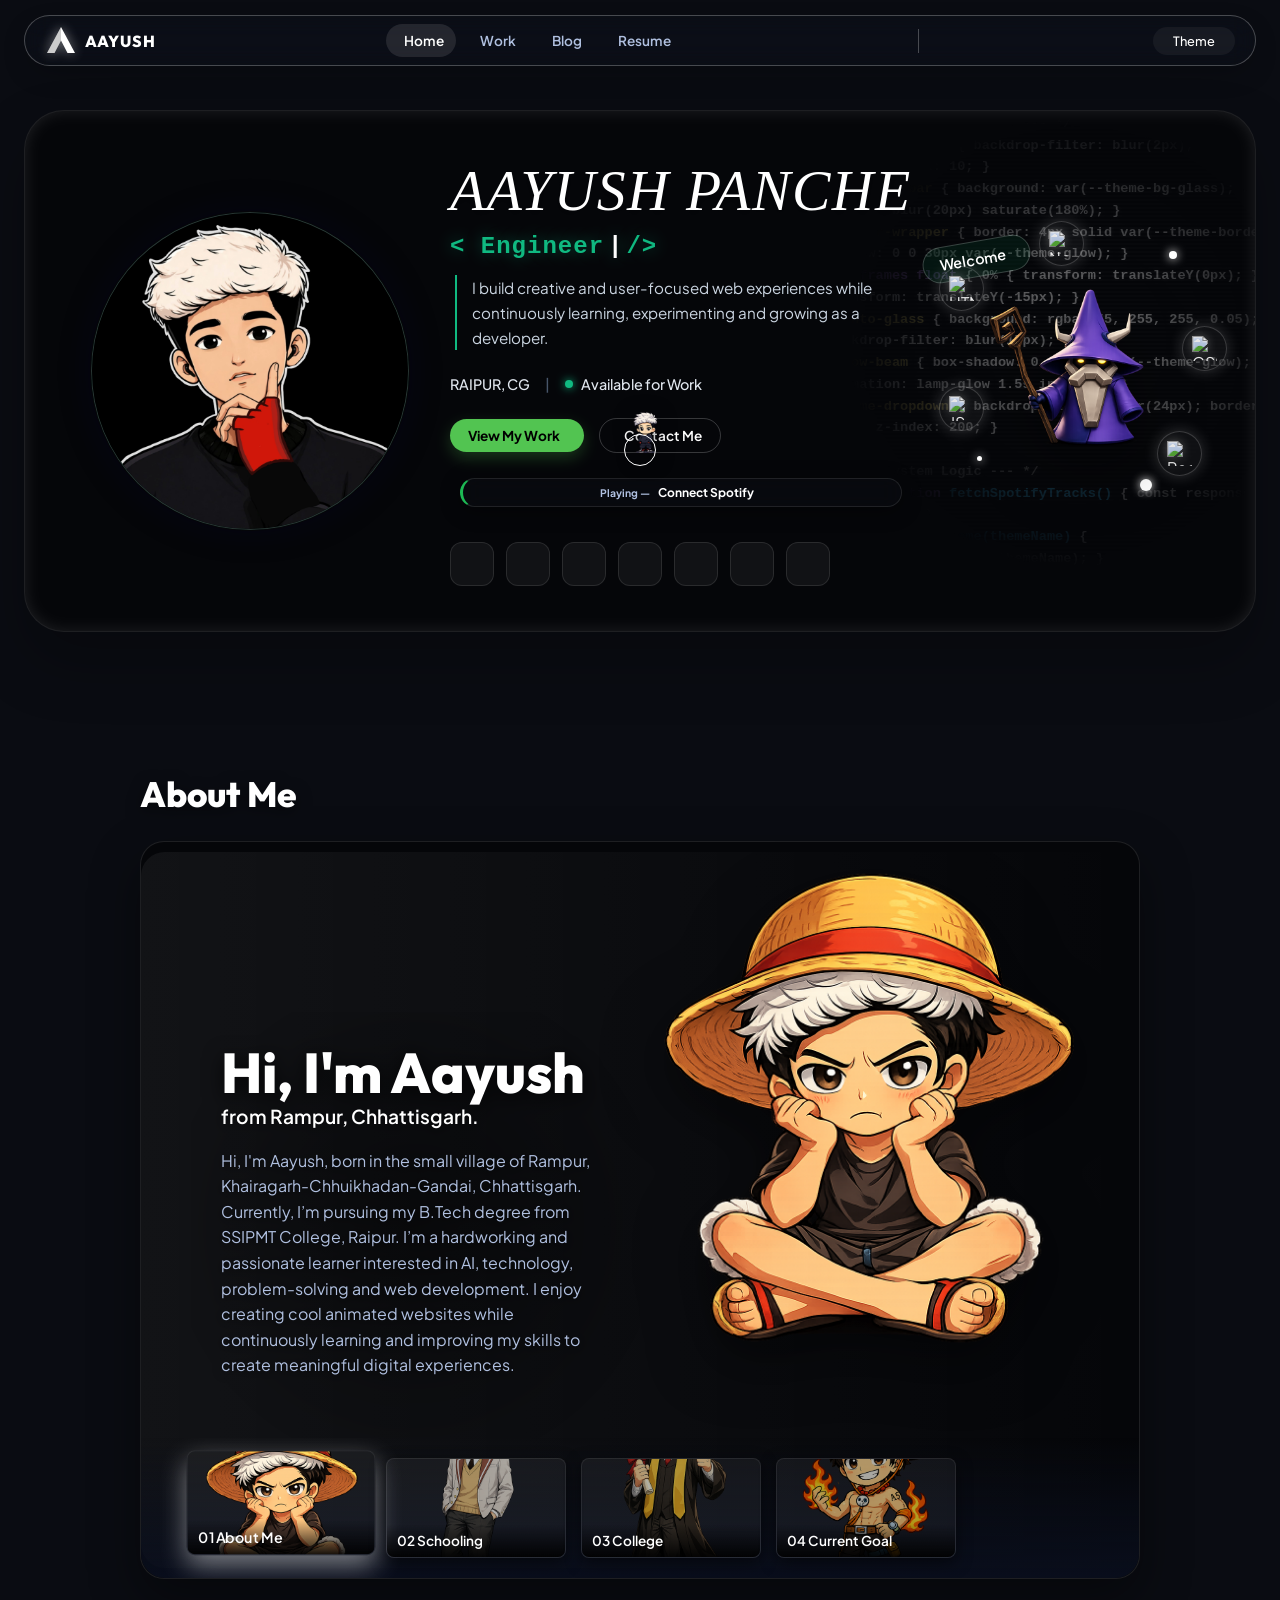
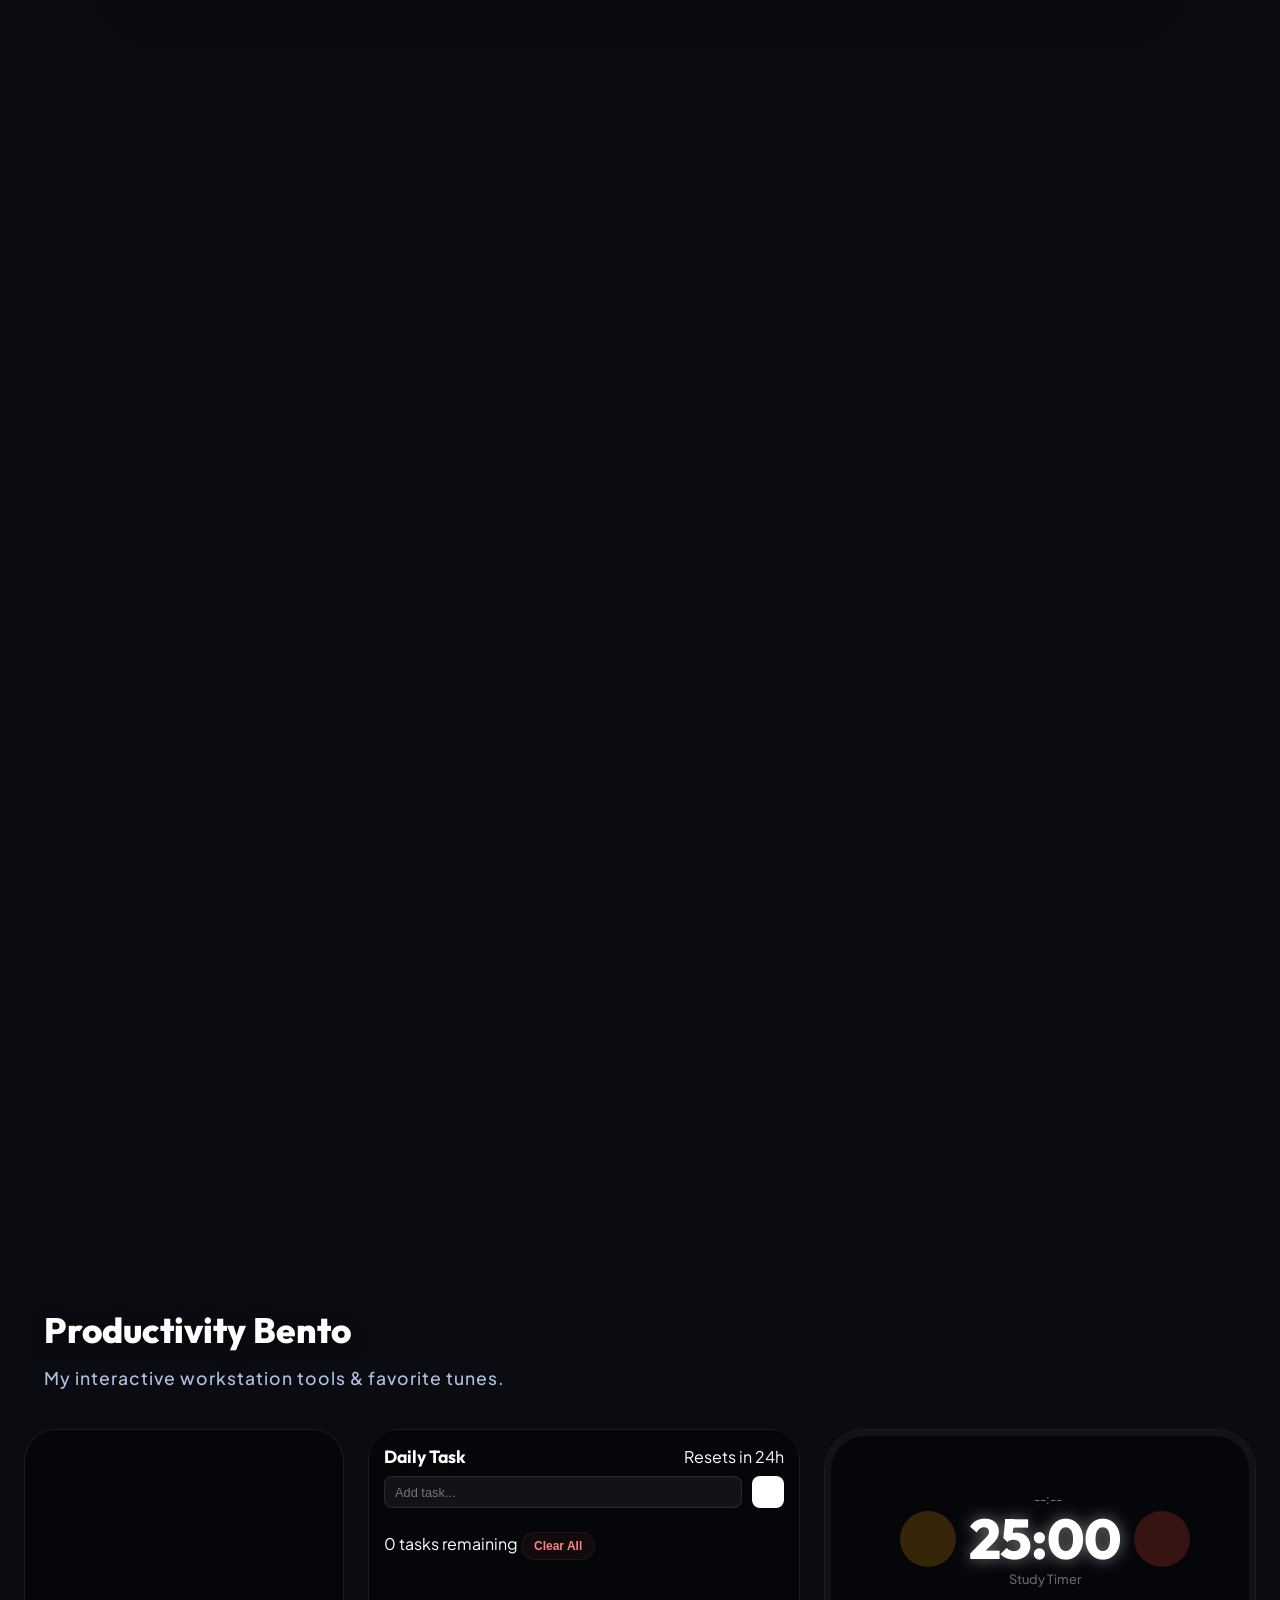
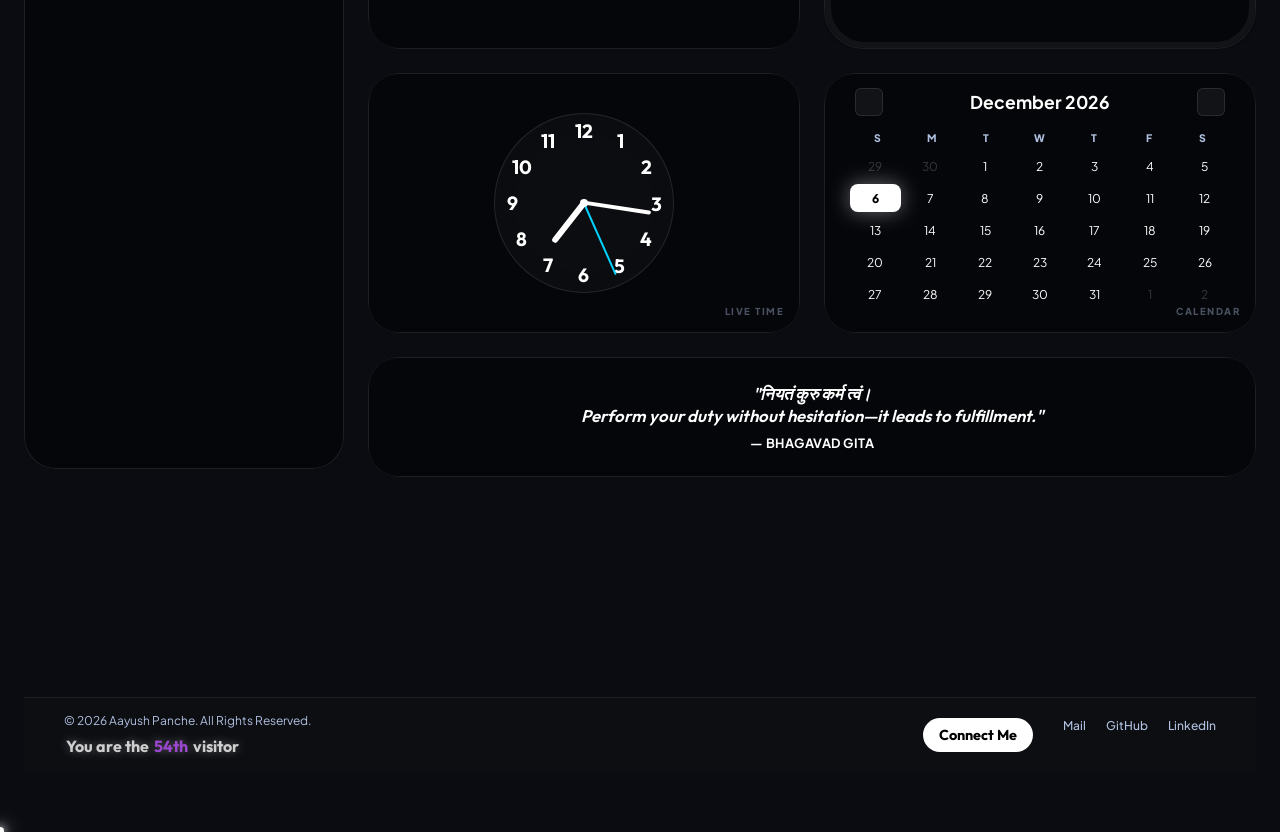
==== index.html @ 1d953f33 "Update index.html" ====
<!DOCTYPE html>
<html lang="en">

<head>
  <meta charset="UTF-8" />
  <meta name="viewport"
    content="width=device-width, initial-scale=1.0, maximum-scale=1.0, user-scalable=no, viewport-fit=cover" />
  <title>Aayush — Portfolio</title>
  <link rel="icon" type="image/x-icon" href="images/profile pic.jpg" />

  <!-- SEO & Open Graph Tags -->
  <meta name="description" content="I build creative and user-focused web experiences while continuously learning, experimenting and growing as a developer.">
  <meta property="og:title" content="Aayush Panche — Portfolio">
  <meta property="og:description" content="I build creative and user-focused web experiences while continuously learning, experimenting and growing as a developer.">
  <meta property="og:image" content="https://aayushpancheofficial.github.io/my-portfolio/images/profile%20pic.jpg">
  <meta property="og:url" content="https://aayushpancheofficial.github.io/my-portfolio/">
  <meta name="twitter:card" content="summary_large_image">
  <link
    href="https://fonts.googleapis.com/css2?family=Outfit:wght@300;400;500;600;700;800&family=Plus+Jakarta+Sans:wght@300;400;500;600;700&family=Permanent+Marker&display=swap"
    rel="stylesheet" />
  <script src="https://unpkg.com/@phosphor-icons/web"></script>
  <link rel="stylesheet" href="https://cdn.jsdelivr.net/gh/devicons/devicon@v2.15.1/devicon.min.css">
  <link rel="stylesheet" href="css/home.css?v=1.1">
  <link rel="stylesheet" href="css/common.css">
</head>

<body>


  <div id="dynamic-bg-container"></div>

  <canvas id="rain-canvas"></canvas>
  <canvas id="snow-canvas"></canvas>

  <div class="page-wrapper">
    <nav class="glass-navbar">
      <div class="nav-left">
        <a href="#" class="nav-logo">
          <div class="logo-icon">
            <svg viewBox="0 0 32 32">
              <path d="M16 2L2 28H9.5L16 15.5L22.5 28H30L16 2Z" fill="currentColor" />
              <path d="M16 15.5L9.5 28H2L16 2V15.5Z" fill="rgba(0,0,0,0.2)" />
            </svg>
          </div>
          <span class="brand-text">AAYUSH</span>
        </a>
      </div>
      <div class="nav-center">
        <a href="index.html" class="nav-link active"><i class="ph ph-house"></i><span>Home</span></a>
        <a href="work.html" class="nav-link"><i class="ph ph-briefcase"></i><span>Work</span></a>
        <a href="blogs.html" class="nav-link"><i class="ph ph-pen-nib"></i><span>Blog</span></a>
        <a href="resume.html" class="nav-link"><i class="ph ph-file-text"></i><span>Resume</span></a>
      </div>
      <div class="divider"></div>
      <div class="nav-right">
        <div class="theme-switcher" id="themeSwitcher">
          <div class="current-theme" id="themeBtn">
            <span id="themeIcon"><i class="ph ph-planet"></i></span>
            <span id="themeLabel">Theme</span>
            <i class="ph ph-caret-down chevron"></i>
          </div>
          <div class="theme-dropdown" id="themeDropdown">
            <div class="theme-option" data-theme="space"><i class="ph ph-planet"></i> Night Mode</div>
            <div class="theme-option" data-theme="rain"><i class="ph ph-cloud-rain"></i> Rain Mode</div>
            <div class="theme-option" data-theme="snow"><i class="ph ph-snowflake"></i> Snow Mode</div>
            <div class="theme-option" data-theme="sun"><i class="ph ph-sun"></i> Sunny Mode</div>
            <div class="theme-option" data-theme="forest"><i class="ph ph-tree-evergreen"></i> Forest Mode</div>
          </div>
        </div>
      </div>
    </nav>

    <div class="hero-container">
      <div class="hero-left">
        <div class="avatar-wrapper">
          <div class="avatar-orbit-outer"></div>
          <div class="avatar-glow-ring"></div>
          <div class="avatar-inner">
            <img src="images/profile pic.jpg" alt="Profile Picture" class="avatar-video">
          </div>
        </div>
      </div>
      
      <div class="hero-center">
        <h1 class="hero-name stylish-font">AAYUSH PANCHE</h1>
        <h2 class="hero-subtitle">&lt; <span class="typewriter-text">Engineer</span><span class="cursor">|</span> /&gt;</h2>
        <p class="hero-desc">I build creative and user-focused web experiences while continuously learning, experimenting and growing as a developer.</p>
        
        <div class="hero-info-row">
          <span class="info-item"><i class="ph ph-map-pin"></i> RAIPUR, CG</span>
          <span class="info-divider">|</span>
          <span class="info-item status-indicator"><span class="pulse-dot"></span> Available for Work</span>
        </div>

        <!-- Quick Actions -->
        <div class="hero-actions">
          <a href="work.html" class="hero-btn-action work-btn">View My Work <i class="ph ph-arrow-up-right"></i></a>
          <a href="#" id="hero-contact-btn" class="hero-btn-action contact-btn"><i class="ph ph-paper-plane-tilt"></i> Contact Me</a>
        </div>

        <div id="music-card-widget" class="spotify-mini-card">
          <i class="ph-fill ph-spotify-logo"></i>
          <div class="spotify-content">
            <span class="spotify-label">Playing &mdash;</span>
            <span id="track-name">Connect Spotify</span>
            <span id="track-artist-container" style="display: none;"></span>
          </div>
          <div class="spotify-visuals">
            <div class="waveform" id="spotify-waveform" style="display: none;">
              <span></span><span></span><span></span><span></span>
            </div>
            <i id="spotify-play-btn" class="ph-fill ph-play-circle"></i>
          </div>
        </div>
        
        <div class="social-row">
          <a href="https://www.linkedin.com/in/aayushpanche2005" class="social-btn" target="_blank"><i class="ph ph-linkedin-logo"></i></a>
          <a href="https://github.com/aayushpancheofficial" class="social-btn" target="_blank"><i class="ph ph-github-logo"></i></a>
          <a href="https://youtube.com/@analyca5?si=iyAcopOR0A4UPEs9" class="social-btn" target="_blank"><i class="ph ph-youtube-logo"></i></a>
          <a href="https://www.instagram.com/iam_aayush005/" class="social-btn" target="_blank"><i class="ph ph-instagram-logo"></i></a>
          <a href="mailto:aayushpanche135@gmail.com" class="social-btn"><i class="ph ph-envelope-simple"></i></a>
          <a href="https://pin.it/324Leur2D" class="social-btn" target="_blank"><i class="ph ph-pinterest-logo"></i></a>
          <a href="https://x.com/iam_aayush005" class="social-btn" target="_blank"><i class="ph ph-twitter-logo"></i></a>
        </div>
      </div>
      
      <div class="hero-right">
        <div class="character-wrapper">
          <img src="images/magic.png" alt="3D Avatar" class="character-img">
          <div class="hologram-code">
            <div id="hologram-text"></div>
          </div>
          <div class="tech-stack-hologram">
            <div class="tech-item" style="--i: 1"><img
                src="https://cdn.jsdelivr.net/gh/devicons/devicon/icons/html5/html5-original.svg" alt="HTML5"></div>
            <div class="tech-item" style="--i: 2"><img
                src="https://cdn.jsdelivr.net/gh/devicons/devicon/icons/css3/css3-original.svg" alt="CSS3"></div>
            <div class="tech-item" style="--i: 3"><img
                src="https://cdn.jsdelivr.net/gh/devicons/devicon/icons/javascript/javascript-original.svg" alt="JS">
            </div>
            <div class="tech-item" style="--i: 4"><img
                src="https://cdn.jsdelivr.net/gh/devicons/devicon/icons/react/react-original.svg" alt="React"></div>
            <div class="tech-item" style="--i: 5"><img
                src="https://cdn.jsdelivr.net/gh/devicons/devicon/icons/nodejs/nodejs-original.svg" alt="Node.js"></div>
          </div>
          <div class="floating-text">
            <span>Welcome</span>
            <i class="ph ph-arrow-bend-right-down"></i>
          </div>
          <div class="particle p1"></div>
          <div class="particle p2"></div>
          <div class="particle p3"></div>
        </div>
      </div>
    </div>



    <section class="about-section hidden-scroll-up" id="about">
      <div class="content-wrapper">
        <h2 class="section-title">About Me</h2>
        <div class="about-section-container">
          <div class="section-hero">
            <div class="section-overlay"></div>
            <div class="section-image-wrapper">
              <img src="images/abot-pic.png" id="about-main-img" alt="About Me Image">
            </div>
            <div class="section-content" id="about-content-box">
              <h2 id="about-title">Hi, I'm Aayush</h2>
              <h3 id="about-subtitle" class="accent-text">from Rampur, Chhattisgarh.</h3>
              <div id="about-desc">
                <p>Hi, I'm Aayush, born in the small village of Rampur, Khairagarh-Chhuikhadan-Gandai, Chhattisgarh.
                  Currently, I’m pursuing my B.Tech degree from SSIPMT College, Raipur. I’m a hardworking and passionate
                  learner interested in AI, technology, problem-solving and web development. I enjoy creating cool
                  animated
                  websites while continuously learning and improving my skills to create meaningful digital experiences.
                </p>
              </div>
            </div>
          </div>
          <div class="section-thumbnails">
            <div class="thumb-card active" onclick="changeAboutContent('about', this)">
              <img src="images/abot-pic.png" alt="About Me">
              <div class="thumb-label">01 About Me</div>
              <div class="play-icon"><i class="ph ph-play-circle"></i></div>
            </div>
            <div class="thumb-card" onclick="changeAboutContent('school', this)">
              <img src="images/school.png" alt="Schooling">
              <div class="thumb-label">02 Schooling</div>
              <div class="play-icon"><i class="ph ph-play-circle"></i></div>
            </div>
            <div class="thumb-card" onclick="changeAboutContent('college', this)">
              <img src="images/college.png" alt="College">
              <div class="thumb-label">03 College</div>
              <div class="play-icon"><i class="ph ph-play-circle"></i></div>
            </div>
            <div class="thumb-card" onclick="changeAboutContent('current', this)">
              <img src="images/goals.png" alt="Current">
              <div class="thumb-label">04 Current Goal</div>
              <div class="play-icon"><i class="ph ph-play-circle"></i></div>
            </div>
          </div>
        </div>
      </div>
    </section>

    <section class="skills-section hidden-scroll-up" id="skills">
      <div class="content-wrapper">
        <div class="skills-header">
          <h2 class="section-title">Skills</h2>
          <p class="skills-subtitle">My arsenal of execution.</p>
        </div>
        <div class="skills-visual-container">
          <div class="glow-beam"></div>
          <div class="skills-cloud">
            <div class="skill-pill" style="--i:1;"><i class="devicon-c-plain colored"></i><span>C</span></div>
            <div class="skill-pill" style="--i:2;"><i class="devicon-cplusplus-plain colored"></i><span>C++</span></div>
            <div class="skill-pill" style="--i:4;"><i class="devicon-python-plain colored"></i><span>Python</span></div>
            <div class="skill-pill" style="--i:5;"><i class="devicon-html5-plain colored"></i><span>HTML</span></div>
            <div class="skill-pill" style="--i:6;"><i class="devicon-css3-plain colored"></i><span>CSS</span></div>
            <div class="skill-pill" style="--i:7;"><i class="devicon-javascript-plain colored"></i><span>JavaScript</span></div>
            <div class="skill-pill" style="--i:8;"><i class="devicon-react-original colored"></i><span>React</span></div>
            <div class="skill-pill" style="--i:10;"><i class="devicon-git-plain colored"></i><span>Git</span></div>
            <div class="skill-pill" style="--i:11;"><i class="devicon-github-original"></i><span>GitHub</span></div>
          </div>
        </div>
      </div>
    </section>

    <section class="github-contribution-section hidden-scroll-up" id="github-graph">
      <div class="content-wrapper">
        <div class="skills-header" style="margin-top: 30px;">
          <h2 class="section-title">GitHub Contributions</h2>
          <p class="skills-subtitle">My open source journey and code pushes.</p>
        </div>
        <div class="github-stats-board bento-glass"
          style="position: relative; border-radius: 24px; margin-top: 20px; box-shadow: 0 10px 30px rgba(0, 0, 0, 0.3); background: rgba(0, 0, 0, 0.45); border: 1px solid rgba(255, 255, 255, 0.1);">
          <!-- Masked Rotating Snake Border (Visible only on the edges, smooth head) -->
          <div
            style="position: absolute; inset: 0; border-radius: 24px; padding: 3px; pointer-events: none; -webkit-mask: linear-gradient(#fff 0 0) content-box, linear-gradient(#fff 0 0); -webkit-mask-composite: xor; mask-composite: exclude; overflow: hidden; z-index: 0;">
            <div
              style="position: absolute; inset: -50%; background: conic-gradient(from 0deg, transparent 40%, rgba(16, 185, 129, 0.4) 75%, #10b981 95%, transparent 100%); animation: snakeBorderRotate 4s linear infinite; filter: blur(2px);">
            </div>
          </div>

          <div class="github-inner" style="position: relative; padding: 25px; z-index: 1;">
            <div style="display: flex; justify-content: space-between; align-items: center; margin-bottom: 25px;">
              <h3
                style="color: #ffffff; font-size: 1.2rem; font-weight: 600; margin: 0; text-shadow: 0 2px 10px rgba(0,0,0,0.5);">
                Contributions in the last year</h3>
              <a href="https://github.com/aayushpancheofficial" target="_blank"
                style="color: rgba(255, 255, 255, 0.6); text-decoration: none; display: flex; align-items: center; gap: 8px; font-size: 0.9rem; font-weight: 500; transition: color 0.3s;"
                onmouseover="this.style.color='#ffffff'" onmouseout="this.style.color='rgba(255, 255, 255, 0.6)'">
                <i class="ph ph-github-logo" style="font-size: 1.3rem;"></i> View GitHub
              </a>
            </div>

            <div class="graph-container" id="github-graph-container"
              style="overflow-x: auto; padding-bottom: 5px; display: flex; justify-content: center; align-items: center;">
              <img src="https://ghchart.rshah.org/40c463/aayushpancheofficial" alt="Aayush's GitHub Contributions"
                style="min-width: 700px; width: 100%; display: block; filter: invert(1) hue-rotate(180deg) brightness(1.4) contrast(1.2); opacity: 0.9;" />
            </div>

            <!-- Less / More Legend -->
            <div
              style="display: flex; justify-content: flex-end; align-items: center; gap: 6px; margin-top: 15px; font-size: 0.8rem; color: #8b949e; padding-right: 15px;">
              <span>Less</span>
              <span style="width: 13px; height: 13px; border-radius: 3px; background: rgba(255,255,255,0.05);"></span>
              <span style="width: 13px; height: 13px; border-radius: 3px; background: #0e4429;"></span>
              <span style="width: 13px; height: 13px; border-radius: 3px; background: #006d32;"></span>
              <span style="width: 13px; height: 13px; border-radius: 3px; background: #26a641;"></span>
              <span style="width: 13px; height: 13px; border-radius: 3px; background: #39d353;"></span>
              <span>More</span>
            </div>
          </div>

          <style>
            @keyframes snakeBorderRotate {
              0% {
                transform: rotate(0deg);
              }

              100% {
                transform: rotate(360deg);
              }
            }
          </style>
        </div>
      </div>
    </section>


    <section class="bento-container hidden-scroll-up" id="dashboard">
      <div class="skills-header" style="max-width: 1400px; margin: 0 auto 40px auto; padding: 0 20px; text-align: left;">
        <h2 class="section-title">Productivity Bento</h2>
        <p class="skills-subtitle">My interactive workstation tools & favorite tunes.</p>
      </div>
      <div class="bento-grid">
        <div class="bento-item bento-spotify">
          <div class="bento-glass">
            <iframe data-testid="embed-iframe" style="border-radius:24px"
              src="https://open.spotify.com/embed/playlist/7llZDWkmz7JsHn5nIWiPP7?utm_source=generator" width="100%"
              height="100%" frameBorder="0" allowfullscreen=""
              allow="autoplay; clipboard-write; encrypted-media; fullscreen; picture-in-picture"
              loading="lazy"></iframe>
          </div>
        </div>
        <div class="bento-item bento-tasks">
          <div class="bento-glass task-card">
            <div class="task-header">
              <div class="task-title-group"><i class="ph-fill ph-check-circle"></i>
                <h3>Daily Task</h3>
              </div>
              <span class="task-timer">Resets in 24h</span>
            </div>
            <div class="task-input-group">
              <input type="text" id="taskInput" placeholder="Add task..." maxlength="40">
              <button id="addTaskBtn"><i class="ph ph-plus"></i></button>
            </div>
            <ul class="task-list" id="taskList"></ul>
            <div class="task-footer">
              <span id="task-stats">0 tasks remaining</span>
              <button id="clearTasksBtn">Clear All</button>
            </div>
          </div>
        </div>
        <div class="bento-item bento-timer">
          <div class="bento-glass timer-box">
            <div class="timer-ui">
              <button id="timer-play-pause" class="timer-btn play-btn"><i class="ph-fill ph-play"
                  id="timer-icon-play"></i></button>
              <div class="timer-center" id="timer-center-touch" title="Click to set custom minutes (default 25)">
                <div class="timer-header"><i class="ph-fill ph-bell"></i> <span id="timer-end-time">--:--</span></div>
                <div class="timer-main" id="timer-time">25:00</div>
                <div class="timer-label">Study Timer</div>
              </div>
              <button id="timer-reset" class="timer-btn reset-btn"><i class="ph-fill ph-x"></i></button>
            </div>
            <div class="timer-progress-border" id="timer-progress-border"></div>
          </div>
        </div>
        <div class="bento-item bento-clock">
          <div class="bento-glass clock-box">
            <div class="analog-clock">
              <div class="clock-face">
                <div class="hand hour-hand" id="hour-hand"></div>
                <div class="hand min-hand" id="min-hand"></div>
                <div class="hand sec-hand" id="sec-hand"></div>
                <div class="center-pivot"></div>
                <div class="num" style="--i:1;"><span>1</span></div>
                <div class="num" style="--i:2;"><span>2</span></div>
                <div class="num" style="--i:3;"><span>3</span></div>
                <div class="num" style="--i:4;"><span>4</span></div>
                <div class="num" style="--i:5;"><span>5</span></div>
                <div class="num" style="--i:6;"><span>6</span></div>
                <div class="num" style="--i:7;"><span>7</span></div>
                <div class="num" style="--i:8;"><span>8</span></div>
                <div class="num" style="--i:9;"><span>9</span></div>
                <div class="num" style="--i:10;"><span>10</span></div>
                <div class="num" style="--i:11;"><span>11</span></div>
                <div class="num" style="--i:12;"><span>12</span></div>
              </div>
            </div>
            <div class="bento-label">Live Time</div>
          </div>
        </div>
        <div class="bento-item bento-cal">
          <div class="bento-glass calendar-box">
            <div class="cal-header">
              <button id="prevMonth" class="cal-nav-btn"><i class="ph ph-caret-left"></i></button>
              <span id="cal-month-year">May 2026</span>
              <button id="nextMonth" class="cal-nav-btn"><i class="ph ph-caret-right"></i></button>
            </div>
            <div class="cal-days-header">
              <span>S</span><span>M</span><span>T</span><span>W</span><span>T</span><span>F</span><span>S</span>
            </div>
            <div class="cal-grid" id="cal-grid"></div>
            <div class="bento-label">Calendar</div>
          </div>
        </div>
        <div class="bento-item bento-quotes">
          <div class="bento-glass quote-box">
            <div class="quote-icon"><i class="ph-fill ph-quotes"></i></div>
            <p id="daily-quote-text">"I'll take a potato chip… AND EAT IT!"</p>
            <span id="daily-quote-author">— Light Yagami (Death Note)</span>
          </div>
        </div>
      </div>
    </section>


    <footer class="clean-footer">
      <div class="footer-content-simple">
        <div class="footer-left-simple">
          <p>&copy; 2026 Aayush Panche. All Rights Reserved.</p>
          <div class="visitor-counter" id="visitor-count">
            Loading visitor count...
          </div>
        </div>
        <div class="footer-right-simple">
          <button id="open-contact-btn" class="connect-btn">Connect Me</button>
          <a href="mailto:aayushpanche135@gmail.com"><i class="ph ph-envelope-simple"></i> Mail</a>
          <a href="https://github.com/aayushpancheofficial" target="_blank"><i class="ph ph-github-logo"></i> GitHub</a>
          <a href="https://www.linkedin.com/in/aayushpanche2005" target="_blank"><i class="ph ph-linkedin-logo"></i>
            LinkedIn</a>
        </div>
      </div>
    </footer>
  </div>

  <!-- Contact Modal -->
  <div id="contact-modal" class="contact-modal hidden">
    <div class="contact-modal-overlay"></div>
    <div class="contact-modal-content">
      <button id="close-contact-modal" class="close-modal-btn"><i class="ph ph-x"></i></button>
      <h2>Send a <em>message</em></h2>
      <p class="modal-desc">Fill out the form and I'll get back to you within 24 hours.</p>

      <form id="contact-form">
        <div class="form-row">
          <div class="form-group">
            <label for="contact-name">YOUR NAME *</label>
            <input type="text" id="contact-name" name="name" placeholder="John Doe" required>
          </div>
          <div class="form-group">
            <label for="contact-email">EMAIL *</label>
            <input type="email" id="contact-email" name="email" placeholder="john@example.com" required>
          </div>
        </div>
        <div class="form-group">
          <label for="contact-subject">SUBJECT</label>
          <input type="text" id="contact-subject" name="subject"
            placeholder="General Inquiry / Collaboration / Just saying hi">
        </div>
        <div class="form-group">
          <label for="contact-message">MESSAGE *</label>
          <textarea id="contact-message" name="message" placeholder="Write your message here..." required
            rows="4"></textarea>
        </div>
        <div class="contact-actions-row" style="display: flex; gap: 15px;">
          <button type="submit" class="submit-msg-btn" style="flex: 1;">
            <i class="ph ph-paper-plane-tilt"></i> Send Message
          </button>
          <a href="https://calendly.com/" target="_blank" class="calendly-btn" style="flex: 1; display: flex; align-items: center; justify-content: center; gap: 8px; background: rgba(255,255,255,0.05); border: 1px solid rgba(255,255,255,0.1); color: #fff; border-radius: 12px; text-decoration: none; font-weight: 600; transition: 0.3s;" onmouseover="this.style.background='rgba(255,255,255,0.1)'" onmouseout="this.style.background='rgba(255,255,255,0.05)'">
            <i class="ph ph-calendar-plus"></i> Book Meeting
          </a>
        </div>
      </form>
    </div>
  </div>

  <div id="ai-pet-main-container">
    <div id="ai-pet-speech"></div>
    <div id="ai-pet">
      <div id="ai-pet-sprite"></div>
    </div>
  </div>


  <script src="js/home.js"></script>
  <script src="js/pet.js"></script>

  <!-- Lenis Smooth Scroll Library -->
  <script src="https://cdn.jsdelivr.net/gh/studio-freight/lenis@1.0.29/bundled/lenis.min.js"></script>
  <script>
    // Initialize Lenis
    const lenis = new Lenis({
      duration: 1.2,
      easing: (t) => Math.min(1, 1.001 - Math.pow(2, -10 * t)), // Smooth ease out
      direction: 'vertical',
      gestureDirection: 'vertical',
      smooth: true,
      smoothWheel: true,
      mouseMultiplier: 1,
      smoothTouch: false,
    });

    // Synchronize Lenis with requestAnimationFrame loop
    function raf(time) {
      lenis.raf(time);
      requestAnimationFrame(raf);
    }
    requestAnimationFrame(raf);

    // Sync scroll event to window scroll variable
    lenis.on('scroll', (e) => {
      window.scrollY = e.scroll;
    });
  </script>
</body>

</html>
---- css/home.css ----
:root {
  --loader-bg: radial-gradient(circle at center, #1a1a2e 0%, #0f0f1a 100%);
  --loader-accent: #6366f1;

}



html {
  scroll-behavior: auto;
  text-rendering: optimizeLegibility;
  -webkit-font-smoothing: antialiased;
  overflow-x: hidden;
}

/* --- CUSTOM SCROLLBAR --- */
::-webkit-scrollbar {
  width: 8px;
}

::-webkit-scrollbar-track {
  background: rgba(0, 0, 0, 0.2);
}

::-webkit-scrollbar-thumb {
  background: rgba(255, 255, 255, 0.1);
  border-radius: 10px;
  border: 2px solid rgba(0, 0, 0, 0.1);
  transition: all 0.3s ease;
}

::-webkit-scrollbar-thumb:hover {
  background: var(--theme-accent, rgba(255, 255, 255, 0.3));
}

/* Firefox support */
* {
  scrollbar-width: thin;
  scrollbar-color: rgba(255, 255, 255, 0.1) rgba(0, 0, 0, 0.2);
}


body {
  overflow-x: hidden;
  background: #000;
  touch-action: pan-y;
  -webkit-overflow-scrolling: touch;
}

body.new {
  background: #000;
}

@keyframes flowGradient {
  0% {
    background-position: 0% 50%;
  }

  100% {
    background-position: -200% 50%;
  }
}

.page-wrapper {
  position: relative;
  z-index: 10;
  width: 100%;
}


.page-wrapper {
  position: relative;
  z-index: 10;
  width: 100%;
}


.about-section-container,
.bento-container,
.work-section,
.blog-section {
  width: 100%;
  position: relative;
  padding: 10px 0;
}

.section-title {
  font-family: var(--font-display);
  font-size: 2.2rem;
  font-weight: 800;
  color: #fff;
  margin-bottom: 25px;
}

.experience-list-wrapper {
  position: relative;
  overflow: hidden;
  border-radius: 20px;
  background: rgba(0, 0, 0, 0.2);
}

.experience-list.locked-blur {
  opacity: 0.6;
  filter: blur(10px);
  pointer-events: none;
  user-select: none;
}

.blur-plate {
  position: absolute;
  top: 0;
  left: 0;
  width: 100%;
  height: 100%;
  z-index: 5;
  backdrop-filter: none !important;
  -webkit--webkit-backdrop-filter: none !important;
  background: rgba(255, 255, 255, 0.03);
  pointer-events: none;
}

.coming-soon-overlay {
  position: absolute;
  top: 50%;
  left: 50%;
  transform: translate(-50%, -50%);
  z-index: 10;
  background: rgba(255, 255, 255, 0.05);
  backdrop-filter: none !important;
  padding: 15px 30px;
  border-radius: 30px;
  border: 1px solid rgba(255, 255, 255, 0.1);
  text-align: center;
  box-shadow: 0 10px 40px rgba(0, 0, 0, 0.8);
  width: fit-content;
}

.skills-section {
  padding: 80px 0;
  text-align: center;
}

.skills-header {
  margin-bottom: 50px;
}

.skills-subtitle {
  color: var(--theme-text-muted);
  font-size: 1.1rem;
  margin-top: -10px;
  font-weight: 500;
  letter-spacing: 1px;
}

.skills-visual-container {
  position: relative;
  width: 100%;
  max-width: 1000px;
  margin: 0 auto;
  padding-top: 40px;
}

.glow-beam {
  width: 60%;
  height: 2px;
  background: var(--theme-accent);
  margin: 0 auto;
  position: relative;
  box-shadow: 0 0 30px var(--theme-glow);
  z-index: 1;
  animation: lamp-glow 1.5s infinite alternate ease-in-out;
}

@keyframes lamp-glow {
  0% {
    opacity: 0.6;
    box-shadow: 0 0 20px var(--theme-glow);
  }

  100% {
    opacity: 1;
    box-shadow: 0 0 50px var(--theme-glow);
  }
}

.glow-beam::after {
  content: '';
  position: absolute;
  top: 0;
  left: -20%;
  width: 140%;
  height: 350px;
  background: radial-gradient(ellipse at top, var(--theme-accent) 0%, var(--theme-glow) 30%, transparent 80%);
  opacity: 0.6;
  pointer-events: none;
  animation: beam-pulse 2s infinite alternate ease-in-out;
  filter: blur(15px);
}

@keyframes beam-pulse {
  0% {
    opacity: 0.3;
    transform: scaleX(0.8);
    height: 250px;
  }

  100% {
    opacity: 0.7;
    transform: scaleX(1.2);
    height: 450px;
  }
}

.skills-cloud {
  display: flex;
  flex-wrap: wrap;
  justify-content: center;
  gap: 15px;
  margin-top: 60px;
  position: relative;
  z-index: 2;
}

.skill-pill {
  display: inline-flex;
  align-items: center;
  gap: 8px;
  background: rgba(255, 255, 255, 0.05);
  backdrop-filter: none !important;
  -webkit--webkit-backdrop-filter: none !important;
  border: 1px solid rgba(255, 255, 255, 0.1);
  padding: 10px 24px;
  border-radius: 30px;
  color: #fff;
  font-weight: 600;
  font-size: 0.95rem;
  transition: all 0.4s cubic-bezier(0.165, 0.84, 0.44, 1);
  cursor: default;
  box-shadow: 0 4px 15px rgba(0, 0, 0, 0.2);
  animation: float-pill 4s infinite ease-in-out;
  animation-delay: calc(var(--i, 0) * 0.2s);
}

.skill-pill i {
  font-size: 1.2rem;
  transition: transform 0.3s ease;
}

.skill-pill:hover i {
  transform: scale(1.2);
}

@keyframes float-pill {

  0%,
  100% {
    transform: translateY(0);
  }

  50% {
    transform: translateY(-8px);
  }
}

.skill-pill:hover {
  background: rgba(255, 255, 255, 0.1);
  border-color: var(--theme-accent);
  transform: translateY(-12px) !important;
  box-shadow: 0 10px 25px var(--theme-glow);
  animation-play-state: paused;
}

.skill-pill span {
  opacity: 0.8;
  transition: opacity 0.3s;
}

.skill-pill:hover span {
  opacity: 1;
}

@media (max-width: 768px) {
  .skills-section {
    padding: 40px 0;
  }

  .glow-beam {
    width: 80%;
  }

  .skill-pill {
    padding: 8px 18px;
    font-size: 0.85rem;
  }
}

.experience-list,
.blog-list {
  display: flex;
  flex-direction: column;
  gap: 10px;
  max-width: 900px;
}

.exp-item,
.blog-item {
  display: flex;
  justify-content: space-between;
  align-items: flex-start;
  padding: 12px 15px;
  background: rgba(0, 0, 0, 0.3);
  backdrop-filter: none !important;
  border-radius: 12px;
  border-bottom: 1px solid rgba(255, 255, 255, 0.05);
  transition: all 0.3s ease;
  margin-bottom: 8px;
}

.exp-item:hover,
.blog-item:hover {
  background: rgba(0, 0, 0, 0.5);
  transform: translateX(5px);
}

.exp-company,
.blog-post-title {
  font-size: 1.1rem;
  font-weight: 700;
  color: #fff;
  display: flex;
  align-items: center;
  gap: 8px;
  text-shadow: 0 2px 10px rgba(0, 0, 0, 0.8);
}

.badge-working {
  background: rgba(34, 197, 94, 0.1);
  color: #22c55e;
  font-size: 0.7rem;
  padding: 4px 10px;
  border-radius: 20px;
  border: 1px solid rgba(34, 197, 94, 0.2);
  text-transform: uppercase;
  font-weight: 800;
  letter-spacing: 0.5px;
}

.exp-role {
  color: var(--theme-text-muted);
  font-size: 1rem;
  margin-top: 5px;
}

.exp-right {
  text-align: right;
}

.exp-date {
  color: #fff;
  font-weight: 600;
  font-size: 0.95rem;
}

.exp-loc {
  color: var(--theme-text-muted);
  font-size: 0.85rem;
  margin-top: 5px;
}

.blog-post-title {
  font-size: 1.5rem;
  font-weight: 700;
  color: #fff;
  margin-bottom: 8px;
}

.blog-post-desc {
  color: var(--theme-text-muted);
  font-size: 0.95rem;
  margin-bottom: 12px;
}

.blog-post-date {
  font-size: 0.85rem;
  color: rgba(255, 255, 255, 0.4);
  display: flex;
  align-items: center;
  gap: 6px;
}

.read-more {
  color: #fff;
  font-weight: 600;
  font-size: 0.9rem;
  display: flex;
  align-items: center;
  gap: 8px;
  text-decoration: none;
  opacity: 0.6;
  transition: all 0.3s;
}

.blog-item:hover .read-more {
  opacity: 1;
  color: var(--theme-accent);
}

.show-all-container {
  margin-top: 50px;
}

.show-all-btn {
  background: rgba(255, 255, 255, 0.03);
  border: 1px solid rgba(255, 255, 255, 0.1);
  color: #fff;
  padding: 12px 24px;
  border-radius: 12px;
  font-size: 0.9rem;
  font-weight: 600;
  cursor: pointer;
  display: inline-flex;
  align-items: center;
  gap: 10px;
  transition: all 0.3s;
  text-decoration: none;
}

.show-all-btn:hover {
  background: rgba(255, 255, 255, 0.08);
  border-color: rgba(255, 255, 255, 0.2);
  transform: translateY(-3px);
}

@media (max-width: 768px) {
  .section-title {
    font-size: 1.8rem;
    margin-bottom: 15px;
  }

  .exp-item,
  .blog-item {
    padding: 10px 12px;
    gap: 5px;
    margin-bottom: 5px;
  }

  .exp-right {
    text-align: left;
    display: flex;
    gap: 10px;
    align-items: center;
  }

  .exp-company {
    font-size: 1rem;
  }

  .exp-role {
    font-size: 0.85rem;
  }

  .exp-date,
  .exp-loc {
    font-size: 0.75rem;
  }

  .blog-post-title {
    font-size: 1.1rem;
    margin-bottom: 4px;
  }

  .blog-post-desc {
    font-size: 0.8rem;
    margin-bottom: 8px;
    line-height: 1.3;
  }

  .show-all-container {
    margin-top: 20px;
  }

  .show-all-btn {
    padding: 8px 16px;
    font-size: 0.8rem;
  }
}

.bento-container {
  margin-top: 150px;

  padding: 80px 0;
}

.glass-navbar {
  position: fixed;
  z-index: 1000;
}

.parallax-layer,
.bento-item,
.thumb-card,
.hidden-scroll-up,
.bg-layer video,
.analog-clock {
  will-change: transform, opacity;
  transform: translateZ(0);
}

.nav-link,
.social-btn,
.bento-item,
.thumb-card,
.theme-option,
#themeBtn,
.task-item,
#addTaskBtn,
.clean-footer a {
  transition: transform 0.3s cubic-bezier(0.2, 0, 0.2, 1),
    opacity 0.3s cubic-bezier(0.2, 0, 0.2, 1),
    background 0.3s ease,
    box-shadow 0.3s ease;
}



* {
  margin: 0;
  padding: 0;
  box-sizing: border-box;
}

:root {

  --font-display: 'Outfit', sans-serif;

  --font-body: 'Plus Jakarta Sans', sans-serif;

  --theme-accent: #ffffff;

  --theme-accent-2: #a78bfa;

  --theme-glow: rgba(255, 255, 255, 0.45);

  --theme-glow-soft: rgba(255, 255, 255, 0.2);
  --theme-border: rgba(255, 255, 255, 0.25);

  --theme-bg-glass: rgba(255, 255, 255, 0.01);

  --theme-text: #ffffff;

  --theme-text-muted: #b0c0e0;

  --transition: 0.3s cubic-bezier(0.2, 0.9, 0.4, 1.1);
}

h1,
h2,
h3 {
  text-shadow: 0 4px 15px rgba(0, 0, 0, 0.5);
}

body.rain {
  --theme-accent: #00ced1;
  --theme-accent-2: #20b2aa;
  --theme-glow: rgba(0, 206, 209, 0.4);
  --theme-border: rgba(0, 206, 209, 0.35);
  --theme-bg-glass: rgba(4, 30, 40, 0.72);
  --theme-text: #e0ffff;
  --theme-text-muted: #8fb3b3;
}

body.snow {
  --theme-accent: #c7deff;
  --theme-accent-2: #ffffff;
  --theme-glow: rgba(200, 220, 255, 0.55);
  --theme-border: rgba(200, 220, 255, 0.45);
  --theme-bg-glass: rgba(20, 30, 55, 0.6);
  --theme-text: #eef4ff;
  --theme-text-muted: #a0b8d8;

}

body.sun {
  --theme-accent: #ffb347;
  --theme-accent-2: #ff7f00;
  --theme-glow: rgba(255, 160, 60, 0.55);
  --theme-border: rgba(255, 160, 60, 0.45);
  --theme-bg-glass: rgba(40, 18, 4, 0.65);
  --theme-text: #fff3e0;
  --theme-text-muted: #e0b080;
}

body.forest {
  --theme-accent: #4caf50;
  --theme-accent-2: #81c784;
  --theme-glow: rgba(76, 175, 80, 0.5);
  --theme-border: rgba(76, 175, 80, 0.4);
  --theme-bg-glass: rgba(10, 30, 15, 0.65);
  --theme-text: #e8f5e9;
  --theme-text-muted: #b9f6ca;
}

body.aurora {
  --theme-accent: #ff3131;
  --theme-accent-2: #ff5e5e;
  --theme-glow: rgba(255, 49, 49, 0.4);
  --theme-border: rgba(255, 49, 49, 0.35);
  --theme-bg-glass: rgba(40, 5, 5, 0.72);
  --theme-text: #fff5f5;
  --theme-text-muted: #b38f8f;
}

body.new {
  --theme-accent: #38bdf8;
  --theme-accent-2: #c084fc;
  --theme-glow: rgba(56, 189, 248, 0.45);
  --theme-border: rgba(192, 132, 252, 0.3);
  --theme-bg-glass: rgba(10, 8, 22, 0.68);
  --theme-text: #faf5ff;
  --theme-text-muted: #d8b4fe;
}

#bg-new {
  background: radial-gradient(circle at 15% 25%, rgba(139, 92, 246, 0.22) 0%, transparent 45%),
    radial-gradient(circle at 85% 75%, rgba(14, 165, 233, 0.25) 0%, transparent 50%),
    #03020a;
}



.bg-layer {
  position: fixed;
  top: -10svh;
  left: -10vw;
  width: 120vw;
  height: 120svh;
  z-index: 1;
  transition: opacity 0.5s ease;
  pointer-events: none;
  transform: translateZ(0);
  will-change: transform;
}

.code-bg-canvas {
  position: absolute;
  inset: 0;
  width: 100%;
  height: 100%;
  z-index: 1;
  pointer-events: none;
}

.bg-layer img,
.bg-layer video {
  width: 100%;
  height: 100%;
  object-fit: cover;
  transform: translateZ(0);

}

.bg-layer::after {
  content: '';
  position: absolute;
  inset: 0;
  background: rgba(0, 0, 0, 0.2);
  pointer-events: none;
  z-index: 2;
}

#bg-space {
  z-index: 1;
}

#rain-canvas,
#snow-canvas {
  position: fixed;
  top: -10svh;
  left: -10vw;
  width: 120vw;
  height: 120svh;
  z-index: 1;
  pointer-events: none;
  opacity: 0;
  transition: opacity 0.5s ease;
  transform: translateZ(0);
  will-change: transform;
}

body.rain #rain-canvas {
  opacity: 1;
}

body.snow #snow-canvas {
  opacity: 1;
}

html,
body {
  width: 100%;
  min-height: 100%;
  font-family: var(--font-body);
  background: #0a0c12;
  color: var(--theme-text);
  overflow-x: hidden;
  max-width: 100vw;
}

.page-wrapper {
  position: relative;
  z-index: 15;

  max-width: 1280px;
  margin: 0 auto;
  padding: 20px 24px 60px;
}

.glass-navbar {
  position: fixed;
  top: 15px;
  left: 50%;
  transform: translateX(-50%);
  width: calc(100% - 48px);
  max-width: 1232px;
  z-index: 1000;
  background: var(--theme-bg-glass);
  backdrop-filter: blur(12px) saturate(150%);

  border-radius: 32px;
  border: 1px solid var(--theme-border);
  display: flex;
  align-items: center;
  justify-content: space-between;
  padding: 8px 20px;
  gap: 8px;
  flex-wrap: nowrap;

  transition: all var(--transition);
  box-shadow: 0 10px 30px -8px rgba(0, 0, 0, 0.3);
  margin-bottom: 15px;
}

/* Push the immediate sibling of the fixed navbar down to prevent overlapping */
.glass-navbar + * {
  margin-top: 90px !important;
}

.nav-left {
  flex-shrink: 0;
}

.nav-center {
  display: flex;
  gap: 6px;
  align-items: center;
  flex-shrink: 1;
  flex-wrap: nowrap;
}

.nav-right {
  flex-shrink: 0;
}

.nav-logo {
  display: flex;
  align-items: center;
  gap: 8px;
  text-decoration: none;
}

.logo-icon {
  width: 32px;
  height: 32px;
  color: var(--theme-accent);
  filter: drop-shadow(0 0 6px var(--theme-glow));
}

.brand-text {
  font-family: var(--font-display);
  font-weight: 800;
  font-size: 1rem;
  letter-spacing: 1px;
  color: var(--theme-text);
}

.nav-link {
  display: flex;
  align-items: center;
  gap: 6px;
  text-decoration: none;
  font-weight: 600;
  font-size: 0.85rem;
  padding: 8px 12px;
  border-radius: 40px;
  color: var(--theme-text-muted);
  transition: all 0.2s;
  white-space: nowrap;

}

.nav-link i {
  font-size: 1.1rem;
}

.nav-link:hover,
.nav-link.active {
  background: rgba(255, 255, 255, 0.1);
  color: var(--theme-accent);
}

.divider {
  width: 1px;
  height: 24px;
  background: var(--theme-border);
  margin: 0 4px;
  flex-shrink: 0;
}

.theme-switcher {
  position: relative;
  cursor: pointer;
}

.current-theme {
  display: flex;
  align-items: center;
  gap: 8px;
  background: rgba(255, 255, 255, 0.05);
  padding: 6px 12px;
  border-radius: 40px;
  font-size: 0.8rem;
  font-weight: 500;
  color: var(--theme-text);
}

.chevron {
  font-size: 0.7rem;
  transition: transform 0.2s;
}

.theme-switcher.open .chevron {
  transform: rotate(180deg);
}

.theme-dropdown {
  position: absolute;
  top: 48px;
  right: 0;
  background: var(--theme-bg-glass);
  backdrop-filter: none !important;
  border-radius: 20px;
  padding: 8px;
  width: 180px;
  border: 1px solid var(--theme-border);
  opacity: 0;
  visibility: hidden;
  transform: translateY(-8px);
  transition: 0.2s;
  z-index: 200;
}

.theme-switcher.open .theme-dropdown {
  opacity: 1;
  visibility: visible;
  transform: translateY(0);
}

.theme-option {
  padding: 10px 14px;
  display: flex;
  gap: 12px;
  border-radius: 14px;
  color: var(--theme-text-muted);
  font-size: 0.8rem;
}

.theme-option:hover,
.theme-option.selected {
  background: rgba(255, 255, 255, 0.1);
  color: var(--theme-accent);
}

.hero-container {
  display: flex;
  align-items: center;
  justify-content: space-between;
  gap: 40px;
  background: rgba(255, 255, 255, 0.02);
  backdrop-filter: blur(12px) saturate(150%);
  -webkit--webkit-backdrop-filter: blur(12px) saturate(150%);
  border: 1px solid rgba(255, 255, 255, 0.3);
  padding: 45px 65px;
  border-radius: 40px;
  box-shadow:
    0 30px 60px rgba(0, 0, 0, 0.25),
    inset 0 0 15px rgba(255, 255, 255, 0.1);
  animation: fadeIn 0.8s ease-out;
  position: relative;
  z-index: 10;
  margin-top: 50px;
  margin-bottom: 80px;
  overflow: hidden;
}

.hero-left {
  flex-shrink: 0;
}

.hero-center {
  flex: 1;
  text-align: left;
}

.hero-right {
  flex-shrink: 0;
}

.avatar-wrapper {
  width: 320px;
  height: 320px;
  border-radius: 50%;
  overflow: hidden;
  border: 4px solid var(--theme-border);
  box-shadow: 0 0 30px var(--theme-glow);
}

@keyframes fadeIn {
  from {
    opacity: 0;
    transform: translateY(20px);
  }

  to {
    opacity: 1;
    transform: translateY(0);
  }
}

.hero-left {
  flex-shrink: 0;
  position: relative;
  z-index: 5;
}

.avatar-wrapper {
  position: relative;
  z-index: 2;
  width: 320px;
  height: 320px;
  background: var(--theme-bg-glass);
  border-radius: 50%;
  display: flex;
  justify-content: center;
  align-items: center;
  overflow: hidden;
  border: 1px solid rgba(0, 0, 0, 0.2);
  box-shadow: 0 0 30px rgba(3, 3, 35, 0.4);
}

.avatar-img,
.avatar-video {
  width: 170%;
  height: 170%;
  object-fit: cover;
  border-radius: 50%;
  transform: scale(0.6);
  object-position: center 10%;
  transition: all 0.3s ease;
}

.hero-center {
  flex: 1;
}

.hero-name {
  font-family: var(--font-display);
  font-size: 3rem;
  font-weight: 800;
  color: #ffffff;
  margin-bottom: 5px;
  letter-spacing: -1px;
  text-shadow: 0 0 15px rgba(0, 0, 0, 1), 0 0 5px rgba(0, 0, 0, 0.8);
  white-space: nowrap;
}

.hero-location {
  display: flex;
  align-items: center;
  justify-content: flex-end;
  width: 100%;
  gap: 6px;
  font-size: 1rem;
  font-weight: 600;
  color: var(--theme-text-muted);
  margin-bottom: 15px;
  text-transform: uppercase;
  letter-spacing: 1px;
}

.hero-location i {
  color: var(--theme-accent);
  font-size: 1.1rem;
  filter: drop-shadow(0 0 5px var(--theme-glow));
}

.hero-subtitle {
  font-family: var(--font-display);
  font-size: 1.5rem;
  font-weight: 600;
  color: var(--theme-accent);
  margin: 10px 0 20px;
  text-shadow: 0 0 10px rgba(0, 0, 0, 1), 0 0 5px rgba(0, 0, 0, 0.5);
  display: inline-block;
  position: relative;
}

.hero-subtitle::after {
  content: '';
  position: absolute;
  bottom: -4px;
  left: 0;
  width: 100%;
  height: 3px;
  background: var(--theme-accent);
  box-shadow: 0 0 10px var(--theme-glow);
  border-radius: 2px;
}

.cursor {
  display: inline-block;
  width: 3px;
  margin-left: 4px;
  animation: blink 1s infinite;
  color: var(--theme-accent);
}

@keyframes blink {

  0%,
  100% {
    opacity: 1;
  }

  50% {
    opacity: 0;
  }
}

.hero-desc {
  color: var(--theme-text-muted);
  font-size: 1.1rem;
  line-height: 1.6;
  margin-bottom: 5px;
  max-width: 450px;
  text-shadow: 0 0 12px rgba(0, 0, 0, 1), 0 0 4px rgba(0, 0, 0, 0.8);
}

.spotify-mini-card {
  display: flex;
  align-items: center;
  gap: 12px;
  background: rgba(10, 12, 18, 0.6) !important;
  padding: 5px 14px;
  border-radius: 50px;
  border: 1px solid rgba(255, 255, 255, 0.1);
  border-left: 3px solid #1DB954; /* Premium brand line */
  margin-top: 5px;
  cursor: pointer;
  width: fit-content;
  transition: all 0.3s cubic-bezier(0.25, 0.8, 0.25, 1);
  backdrop-filter: blur(12px) saturate(180%) !important;
  -webkit-backdrop-filter: blur(12px) saturate(180%) !important;
  box-shadow: 0 4px 20px rgba(0, 0, 0, 0.4);
}

.spotify-mini-card:hover {
  background: rgba(10, 12, 18, 0.75) !important;
  transform: translateY(-2px);
  border-color: rgba(29, 185, 84, 0.3);
  box-shadow: 
    0 8px 25px rgba(0, 0, 0, 0.5), 
    0 0 15px rgba(29, 185, 84, 0.15);
}

.spotify-mini-card .ph-spotify-logo {
  color: #1DB954;
  font-size: 1.2rem;
  transition: transform 0.3s ease;
}

.spotify-mini-card:hover .ph-spotify-logo {
  transform: rotate(12deg) scale(1.1);
}

.spotify-content {
  display: flex;
  align-items: center;
  gap: 8px;
  white-space: nowrap;
}

.spotify-label {
  font-size: 0.65rem;
  font-weight: 700;
  color: var(--theme-text-muted);
}

#track-name {
  font-size: 0.75rem;
  font-weight: 700;
  color: #fff;
}

#track-artist-container {
  font-size: 0.75rem;
  color: var(--theme-text-muted);
}

.spotify-visuals {
  display: flex;
  align-items: center;
  gap: 10px;
  margin-left: 10px;
}

#spotify-play-btn {
  color: #fff;
  font-size: 1.4rem; /* Balanced larger play button */
  opacity: 0.85;
  transition: all 0.3s cubic-bezier(0.175, 0.885, 0.32, 1.275);
}

#spotify-play-btn:hover {
  opacity: 1;
  transform: scale(1.18);
  color: #1DB954; /* Green on hover */
}

.waveform span {
  display: block;
  width: 3px;
  background: var(--theme-accent);
  border-radius: 2px;
  animation: pulseWave 0.6s infinite alternate ease-in-out;
  box-shadow: 0 0 8px var(--theme-glow);
}

.waveform span:nth-child(1) {
  height: 100%;
  animation-delay: 0s;
}

.waveform span:nth-child(2) {
  height: 60%;
  animation-delay: 0.2s;
}

.waveform span:nth-child(3) {
  height: 85%;
  animation-delay: 0.4s;
}

.waveform span:nth-child(4) {
  height: 40%;
  animation-delay: 0.1s;
}

@keyframes pulseWave {
  0% {
    height: 30%;
    opacity: 0.5;
  }

  100% {
    height: 100%;
    opacity: 1;
  }
}

.play-btn {
  background: rgba(255, 255, 255, 0.1);
  border: none;
  color: white;
  width: 32px;
  height: 32px;
  border-radius: 50%;
  display: flex;
  justify-content: center;
  align-items: center;
  cursor: pointer;
  transition: all 0.3s ease;
  margin-left: 10px;
}

.play-btn:hover {
  background: #ffffff;
  color: #000000;
}

.social-row {
  display: flex;
  gap: 12px;
  flex-wrap: wrap;
  margin-top: 35px;
}

.social-btn {
  display: flex;
  justify-content: center;
  align-items: center;
  width: 44px;
  height: 44px;
  border-radius: 12px;
  background: rgba(255, 255, 255, 0.05);
  border: 1px solid rgba(255, 255, 255, 0.1);
  color: var(--theme-text);
  font-size: 1.3rem;
  text-decoration: none;
  transition: all 0.3s ease;
}

.social-btn:hover {
  background: rgba(255, 255, 255, 0.15);
  color: var(--theme-accent);
  transform: translateY(-4px);
  box-shadow: 0 10px 20px rgba(0, 0, 0, 0.3);
}

.hero-right {
  flex-shrink: 0;
  width: 250px;
  height: 300px;
}

.character-wrapper {
  position: relative;
  width: 100%;
  height: 100%;
  animation: float 8s ease-in-out infinite;
}

@keyframes float {
  0% {
    transform: translateY(0px) rotate(0deg);
  }

  50% {
    transform: translateY(-6px) rotate(0.5deg);
  }

  100% {
    transform: translateY(0px) rotate(0deg);
  }
}

.character-img {
  width: 100%;
  height: 100%;
  object-fit: contain;
  filter: drop-shadow(0 20px 30px rgba(0, 0, 0, 0.5));
}

.floating-text {
  position: absolute;
  top: 20px;
  left: -30px;
  background: rgba(0, 157, 94, 0.1);
  backdrop-filter: none !important;
  border: 1px solid rgba(255, 255, 255, 0.2);
  padding: 8px 16px;
  border-radius: 20px;
  color: #fff;
  font-weight: 600;
  font-size: 0.9rem;
  display: flex;
  align-items: center;
  gap: 8px;
  transform: rotate(-10deg);
  animation: floatText 3s ease-in-out infinite 0.5s;
}

.hologram-code {
  position: absolute;
  top: 40%;
  left: 50%;
  transform: translate(-50%, -50%);
  width: 500px;
  height: 500px;
  color: rgba(255, 255, 255, 0.5);
  font-family: 'Consolas', 'Courier New', monospace;
  font-size: 0.85rem;
  font-weight: 600;
  text-align: left;
  z-index: 0;
  white-space: pre-wrap;
  word-wrap: break-word;
  line-height: 1.6;
  pointer-events: none;
  overflow: hidden;
  text-shadow: 0 0 5px rgba(255, 255, 255, 0.2);
  opacity: 0.35;
  mask-image: radial-gradient(circle, rgba(0, 0, 0, 1) 20%, rgba(0, 0, 0, 0) 65%);
  -webkit-mask-image: radial-gradient(circle, rgba(0, 0, 0, 1) 20%, rgba(0, 0, 0, 0) 65%);
}

.character-img {
  position: relative;
  z-index: 2;
}

.tech-stack-hologram {
  position: absolute;
  top: 0;
  left: 0;
  width: 100%;
  height: 100%;
  z-index: 3;
  pointer-events: none;
}

.tech-item {
  position: absolute;
  background: rgba(255, 255, 255, 0.05);
  backdrop-filter: none !important;
  border: 1px solid rgba(255, 255, 255, 0.2);
  width: 45px;
  height: 45px;
  border-radius: 50%;
  display: flex;
  justify-content: center;
  align-items: center;
  box-shadow: 0 0 15px var(--theme-glow-soft);
  animation: techBubble 6s ease-in-out infinite;
  animation-delay: calc(var(--i) * -1.5s);
  opacity: 0.9;
}

.tech-item img {
  width: 25px;
  height: 25px;
  object-fit: contain;
  filter: drop-shadow(0 0 5px rgba(255, 255, 255, 0.3));
}

.tech-item:nth-child(1) {
  top: 15%;
  left: -5%;
}

.tech-item:nth-child(2) {
  top: 35%;
  right: -10%;
}

.tech-item:nth-child(3) {
  bottom: 30%;
  left: -5%;
}

.tech-item:nth-child(4) {
  bottom: 15%;
  right: 0%;
}

.tech-item:nth-child(5) {
  top: 0%;
  left: 35%;
}

@keyframes techBubble {
  0% {
    transform: translate(0px, 0px) scale(1);
    border-radius: 50%;
  }

  33% {
    transform: translate(10px, -15px) scale(1.05);
    border-radius: 40% 60% 70% 30% / 40% 50% 60% 50%;
  }

  66% {
    transform: translate(-10px, -5px) scale(0.95);
    border-radius: 60% 40% 30% 70% / 60% 30% 70% 40%;
  }

  100% {
    transform: translate(0px, 0px) scale(1);
    border-radius: 50%;
  }
}

.code-scroll-content {
  position: absolute;
  top: 0;
  left: 0;
  width: 100%;
  animation: scrollCodeUp 150s linear infinite;
}

@keyframes scrollCodeUp {
  0% {
    transform: translateY(0);
  }

  100% {
    transform: translateY(-50%);
  }
}

.hologram-code::before {
  content: '';
  position: absolute;
  top: 0;
  left: 0;
  right: 0;
  bottom: 0;
  background: linear-gradient(rgba(255, 255, 255, 0.05) 50%, rgba(0, 0, 0, 0.1) 50%);
  background-size: 100% 4px;
  z-index: 10;
  pointer-events: none;
  border-radius: 12px;
}

@keyframes floatText {
  0% {
    transform: translateY(0px) rotate(-10deg);
  }

  50% {
    transform: translateY(-8px) rotate(-8deg);
  }

  100% {
    transform: translateY(0px) rotate(-10deg);
  }
}

.particle {
  position: absolute;
  background: var(--theme-accent);
  border-radius: 50%;
  box-shadow: 0 0 10px var(--theme-accent);
}

.p1 {
  width: 8px;
  height: 8px;
  top: 10%;
  right: 10%;
  animation: pulse 2s infinite;
}

.p2 {
  width: 5px;
  height: 5px;
  bottom: 20%;
  left: 10%;
  animation: pulse 3s infinite 1s;
}

.p3 {
  width: 12px;
  height: 12px;
  bottom: 10%;
  right: 20%;
  animation: pulse 2.5s infinite 0.5s;
}

@keyframes pulse {
  0% {
    transform: scale(1);
    opacity: 0.5;
  }

  50% {
    transform: scale(1.5);
    opacity: 0.1;
  }

  100% {
    transform: scale(1);
    opacity: 0.5;
  }
}

.stylish-font {
  font-family: 'Permanent Marker', cursive;
  font-style: italic;
  font-weight: 400;
  letter-spacing: 2px;
  color: #ffffff;
  line-height: 1.2;
  display: block;
  font-size: 3.2rem;
  margin-bottom: 5px;
  text-transform: uppercase;
}

.bento-tasks,
.task-card,
.task-input-group,
#taskInput,
#addTaskBtn,
.task-list,
.task-list li,
.task-checkbox,
.delete-task,
#clearTasksBtn {
  pointer-events: auto !important;
  z-index: 10;
  position: relative;
}

.about-section-container {
  margin-top: 10px;
  margin-bottom: 20px;
  position: relative;
  width: 100%;
  border-radius: 24px;

  background: transparent;

  backdrop-filter: none;

  -webkit-backdrop-filter: none;
  border: 1px solid rgba(255, 255, 255, 0.15);
  box-shadow: 0 20px 50px rgba(0, 0, 0, 0.4);
}

.section-hero {
  position: relative;
  width: 100%;
  min-height: 500px;
  display: flex;
  align-items: center;
  padding: 60px 50px 130px 50px;

}

.section-image-wrapper {
  position: absolute;
  top: -120px;

  bottom: 0;
  left: 0;
  right: 0;
  width: 100%;
  height: calc(100% + 100px);

  z-index: 2;

  pointer-events: none;
}

@keyframes avatarFloat {
  0% {
    transform: scale(1.0) translateY(0px);
  }

  50% {
    transform: scale(1.0) translateY(-15px);
  }

  100% {
    transform: scale(1.0) translateY(0px);
  }
}

.section-image-wrapper img {
  width: 100%;
  height: 100%;
  object-fit: contain;
  object-position: right 15%;

  transition: opacity 0.5s ease;
  padding-right: 2%;

  padding-bottom: 60px;

  transform-origin: right bottom;
  animation: avatarFloat 4s ease-in-out infinite;

  filter: drop-shadow(0 20px 30px rgba(0, 0, 0, 0.5));

}

.section-overlay {
  position: absolute;
  inset: 0;
  background: linear-gradient(to right, rgba(255, 255, 255, 0.05) 0%, transparent 100%);
  z-index: 1;
  border-radius: 24px;

}

@keyframes sectionFadeInUp {
  from {
    opacity: 0;
    transform: translateY(20px);
  }
}

.section-content {
  position: relative;
  z-index: 2;
  max-width: 50%;
  color: white;
  margin-top: 100px;

  background: radial-gradient(circle at center, rgba(0, 0, 0, 0.4) 0%, transparent 80%);
  padding: 30px;
  border-radius: 30px;
}

.section-content.animating {
  animation: sectionFadeInUp 0.5s ease forwards;
}

.section-content h2 {
  font-family: var(--font-display);
  font-size: 3.5rem;
  font-weight: 800;
  margin: 0;
  line-height: 1.1;
  text-shadow: 0 4px 20px rgba(0, 0, 0, 0.8);
}

.section-content h3 {
  color: var(--theme-accent);
  font-size: 1.2rem;
  margin: 0 0 20px 0;
  font-weight: 600;
  text-shadow: 0 2px 10px rgba(0, 0, 0, 0.5);
}

.section-content #about-desc {
  font-size: 1rem;
  line-height: 1.6;
  color: var(--theme-text-muted);
  max-width: 450px;
  margin-bottom: 30px;
  text-shadow: 0 2px 8px rgba(0, 0, 0, 0.6);
}

.section-content #about-desc p {
  margin-bottom: 12px;
}

.section-thumbnails {
  position: absolute;
  bottom: 0;
  left: 0;
  width: 100%;
  z-index: 3;
  display: flex;
  gap: 15px;
  padding: 20px 50px;
  background: linear-gradient(to top, rgba(10, 15, 30, 0.9), transparent);
  overflow-x: auto;
  scrollbar-width: none;
  border-bottom-left-radius: 24px;
  border-bottom-right-radius: 24px;
}

.section-thumbnails::-webkit-scrollbar {
  display: none;
}

.thumb-card {
  min-width: 180px;
  height: 100px;
  border-radius: 8px;
  overflow: hidden;
  position: relative;
  cursor: pointer;
  border: 2px solid transparent;
  transition: all 0.3s;
  box-shadow: 0 5px 15px rgba(0, 0, 0, 0.5);
  flex-shrink: 0;
  user-select: none;
  -webkit-user-select: none;
  touch-action: manipulation;
}

.thumb-card:hover {
  transform: scale(1.05) translateY(-5px);
  border-color: rgba(255, 255, 255, 0.5);
}

.thumb-card.active {
  border-color: white;
  transform: scale(1.05) translateY(-5px);
  box-shadow: 0 10px 25px var(--theme-glow);
}

.thumb-card img {
  width: 100%;
  height: 100%;
  object-fit: cover;
  object-position: center;

  transition: transform 0.4s;
  filter: brightness(0.7);
}

.thumb-card.active img,
.thumb-card:hover img {
  filter: brightness(1);
}

.thumb-label {
  position: absolute;
  bottom: 0;
  left: 0;
  width: 100%;
  padding: 8px 10px;
  background: linear-gradient(to top, rgba(0, 0, 0, 0.9), transparent);
  color: white;
  font-size: 0.85rem;
  font-weight: 600;
}

.play-icon {
  position: absolute;
  top: 50%;
  left: 50%;
  transform: translate(-50%, -50%);
  font-size: 2rem;
  color: white;
  opacity: 0;
  transition: opacity 0.3s;
  text-shadow: 0 2px 10px rgba(0, 0, 0, 0.5);
}

.thumb-card:hover .play-icon {
  opacity: 1;
}

.thumb-card.active .play-icon {
  display: none;
}

.hidden-scroll {
  opacity: 0;
  transform: translateY(30px);
  transition: all 0.8s ease-out;
}

.hidden-scroll-left {
  opacity: 0;
  transform: translateX(-50px);
  transition: all 0.8s ease-out;
}

.hidden-scroll-right {
  opacity: 0;
  transform: translateX(50px);
  transition: all 0.8s ease-out;
}

.hidden-scroll-up {
  opacity: 0;
  transform: translateY(50px);
  transition: all 0.8s ease-out;
  transition-delay: var(--delay, 0s);
}

.show-scroll {
  opacity: 1 !important;
  transform: translate(0, 0) !important;
}

.footer-note {
  text-align: center;
  margin-top: 48px;
  font-size: 0.7rem;
  color: var(--theme-text-muted);
}

@media (max-width: 780px) {
  .page-wrapper {
    padding: 16px;
  }

  .glass-navbar {
    padding: 6px 12px;
    gap: 6px;
  }

  .nav-link {
    padding: 6px 8px;
    font-size: 0.7rem;
  }

  .nav-link i {
    font-size: 0.9rem;
  }

  .brand-text {
    display: none;
  }

  .divider {
    display: none;
  }

  .hero-container {
    position: relative;
    flex-direction: column;
    align-items: center;
    text-align: center;
    padding: 30px 15px;
    gap: 15px;
    display: flex;
  }

  .hero-left {
    display: flex;
    justify-content: center;
    width: 100%;
  }

  .avatar-wrapper {
    width: 200px;
    height: 200px;
    margin: 0 auto;
    transform: none;
  }

  .hero-center {
    display: flex;
    flex-direction: column;
    align-items: center;
    width: 100%;
  }

  .hero-name {
    font-size: min(2.2rem, 8vw);
  }

  .hero-subtitle {
    font-size: 1.2rem;
  }

  .hero-desc {
    max-width: 100%;
    text-align: center;
  }

  .hero-right {
    display: none;
  }

  .floating-text {
    display: none;
  }

  .social-row {
    justify-content: center;
    max-width: 100%;
    margin: 0 auto;
    gap: 8px;
    flex-wrap: wrap;
    width: 100%;
  }

  .social-btn {
    width: 34px;
    height: 34px;
    font-size: 1rem;
    border-radius: 8px;
    flex-shrink: 0;
  }

  .about-section-container {
    margin-top: 80px;
  }

  .section-hero {
    padding: 30px 15px 120px 15px;
    align-items: center;
    min-height: auto;
  }

  .section-image-wrapper img {
    height: 45vh !important;
    object-position: center;
    margin-top: 10px;
    transform: scale(1) !important;
  }

  .section-content {
    max-width: 100%;
    text-align: center;
    padding: 15px;
  }

  .section-content h3 {
    font-size: 0.9rem;
    margin-bottom: 5px;
  }

  .section-content h2 {
    font-size: 1.8rem;
    line-height: 1.1;
    margin-bottom: 10px;
  }

  #about-desc {
    font-size: 0.9rem !important;
    line-height: 1.4;
    max-width: 100%;
  }

  .section-actions {
    margin-top: 15px;
    gap: 10px;
  }

  .section-thumbnails {
    padding: 10px 20px 20px 20px;
    gap: 10px;
  }

  .thumb-card {
    min-width: 140px;
    height: 80px;
  }
}

@media (max-width: 550px) {
  .nav-link span {
    display: block;
    font-size: 0.55rem;
    font-weight: 500;
  }

  .nav-link {
    padding: 6px 10px;
    gap: 3px;
    flex-direction: column;
    justify-content: center;
    border-radius: 14px;
  }

  #themeLabel {
    display: none;
  }

  .current-theme {
    padding: 6px 10px;
  }

  .theme-dropdown {
    width: 150px;
    right: -10px;
  }

  .avatar-wrapper {
    width: 180px;
    height: 180px;
    transform: translateX(10px);
  }

  .hero-name {
    font-size: min(1.8rem, 8vw);
  }

  .hero-subtitle {
    font-size: 1.1rem;
  }

  .hero-right {
    top: 65px;
    transform: translateX(90px);
    width: 80px;
    height: 100px;
  }
}

.bento-container {
  margin-top: 60px;
  width: 100%;
  position: relative;
  z-index: 5;
  /* Forces the entire bento grid to float above canvas/layers */
}

.bento-grid {
  display: grid;
  grid-template-columns: 320px 1fr 1fr;
  grid-template-areas:
    "spotify tasks timer"
    "spotify clock cal"
    "spotify quotes quotes";
  gap: 24px;
  max-width: 1400px;
  margin-left: auto;
  margin-right: auto;
}

.bento-item {
  position: relative;
  border-radius: 32px;
  overflow: hidden;
  transition: all 0.4s cubic-bezier(0.165, 0.84, 0.44, 1);
}

.bento-item:hover {
  transform: translateY(-5px);
}

.bento-item h3 {
  color: #fff;
  text-shadow: 0 2px 10px rgba(0, 0, 0, 1);
}

.bento-glass {
  background: rgba(0, 0, 0, 0.5);
  backdrop-filter: none !important;
  -webkit--webkit-backdrop-filter: none !important;
  border: 1px solid rgba(255, 255, 255, 0.1);
  border-radius: 30px;
  height: 100%;
  width: 100%;
  padding: 25px;
  display: flex;
  flex-direction: column;
  justify-content: center;
  /* Center content vertically */
  position: relative;
  overflow: hidden;
  box-shadow: 0 10px 30px rgba(0, 0, 0, 0.5);
  background: radial-gradient(circle at center, rgba(0, 0, 0, 0.2) 0%, rgba(0, 0, 0, 0.6) 100%);
}

.bento-spotify {
  grid-area: spotify;
  height: 640px;
  /* Perfectly matches Tasks (220) + Clock (260) + Quotes (120) + 40px gaps */
  position: relative;
  z-index: 6;
  pointer-events: auto !important;
}

.bento-tasks {
  grid-area: tasks;
  height: 220px;
}

.bento-quotes {
  grid-area: quotes;
  height: 120px;
}

.bento-clock {
  grid-area: clock;
  height: 260px;
}

.bento-cal {
  grid-area: cal;
  height: 260px;
}

.quote-box {
  justify-content: center;
  align-items: center;
  text-align: center;
  position: relative;
}

.quote-icon {
  position: absolute;
  top: 15px;
  left: 20px;
  font-size: 2.5rem;
  opacity: 0.1;
  color: #fff;
}

#daily-quote-text {
  font-family: var(--font-display);
  font-size: 1.05rem;
  font-weight: 600;
  color: #fff;
  margin-bottom: 8px;
  max-width: 95%;
  line-height: 1.3;
  font-style: italic;
}

#daily-quote-author {
  font-size: 0.8rem;
  color: var(--theme-accent);
  font-weight: 700;
  text-transform: uppercase;
  letter-spacing: 0.5px;
}

.bento-spotify .bento-glass {
  padding: 0;
  background: rgba(255, 255, 255, 0.01);
  backdrop-filter: none !important;
  border: 1px solid rgba(255, 255, 255, 0.05);
  overflow: hidden;
  border-radius: 32px;
}

.bento-spotify iframe {
  border-radius: 30px;
  width: 100%;
  height: 100%;
  border: none;
  pointer-events: auto !important;
}

.bento-tasks .task-header {
  display: flex;
  justify-content: space-between;
  align-items: center;
  margin-bottom: 8px;
}

.bento-tasks h3 {
  font-family: var(--font-display);
  font-size: 1.1rem;
  font-weight: 700;
  color: #fff;
}

.bento-tasks .task-input-group {
  display: flex;
  gap: 10px;
  margin-bottom: 8px;
}

.bento-tasks input {
  flex: 1;
  background: rgba(255, 255, 255, 0.05);
  border: 1px solid rgba(255, 255, 255, 0.1);
  padding: 6px 10px;
  border-radius: 8px;
  color: #fff;
  outline: none;
  height: 32px;
  font-size: 0.8rem;
}

.bento-tasks .task-card {
  padding: 15px !important;
  justify-content: flex-start !important;
}

.task-list {
  list-style: none;
  padding: 0;
  margin: 8px 0;
  max-height: 110px;
  overflow-y: auto;
}

.task-item {
  display: flex;
  align-items: center;
  justify-content: space-between;
  padding: 6px 10px;
  background: rgba(0, 0, 0, 0.25);
  border-radius: 6px;
  margin-bottom: 6px;
  font-size: 0.85rem;
  color: #ffffff !important;
}

.task-item.completed {
  opacity: 0.5;
}

.task-item span {
  flex: 1;
  font-size: 0.85rem;
  color: #ffffff !important;
  text-align: left;
}

.task-item.completed span {
  text-decoration: line-through;
}

.task-checkbox {
  width: 16px;
  height: 16px;
  border-radius: 4px;
  border: 1px solid rgba(255, 255, 255, 0.4);
  display: flex;
  justify-content: center;
  align-items: center;
  cursor: pointer;
  margin-right: 8px;
  transition: 0.2s;
}

.task-item.completed .task-checkbox {
  background: var(--theme-accent);
  border-color: var(--theme-accent);
  color: #000;
}

.task-checkbox i {
  display: none;
  font-size: 0.65rem;
}

.task-item.completed .task-checkbox i {
  display: block;
  color: #000;
}

.delete-task {
  cursor: pointer;
  color: #ff453a;
  opacity: 0.7;
  transition: 0.2s;
  font-size: 0.85rem;
}

.delete-task:hover {
  opacity: 1;
  transform: scale(1.1);
}


.bento-tasks #addTaskBtn {
  background: var(--theme-accent);
  border: none;
  width: 32px;
  height: 32px;
  border-radius: 8px;
  cursor: pointer;
  display: flex;
  align-items: center;
  justify-content: center;
}



#clearTasksBtn {
  background: rgba(255, 100, 100, 0.05);
  border: 1px solid rgba(255, 100, 100, 0.1);
  color: #ff8080;
  padding: 6px 12px;
  border-radius: 20px;
  font-size: 0.75rem;
  font-weight: 600;
  cursor: pointer;
  transition: all 0.3s ease;
}

#clearTasksBtn:hover {
  background: rgba(255, 100, 100, 0.15);
  color: #ff6060;
  transform: translateY(-2px);
  box-shadow: 0 4px 12px rgba(255, 100, 100, 0.1);
}

.clock-box {
  padding: 10px 20px;
  display: flex;
  flex-direction: row;
  justify-content: center;
  align-items: center;
}

.analog-clock {
  width: 180px;
  height: 180px;
  position: relative;
  background: rgba(255, 255, 255, 0.03);
  border-radius: 50%;
  border: 1px solid rgba(255, 255, 255, 0.1);
  box-shadow: inset 0 0 20px rgba(0, 0, 0, 0.2);
}

.clock-face {
  width: 100%;
  height: 100%;
  position: relative;
}

.center-pivot {
  position: absolute;
  top: 50%;
  left: 50%;
  width: 8px;
  height: 8px;
  background: #fff;
  border-radius: 50%;
  transform: translate(-50%, -50%);
  z-index: 10;
}

.hand {
  position: absolute;
  bottom: 50%;
  left: 50%;
  transform-origin: bottom;
  border-radius: 10px;
  z-index: 5;
}

.hour-hand {
  width: 6px;
  height: 28%;
  background: #fff;
  margin-left: -3px;
}

.min-hand {
  width: 4px;
  height: 38%;
  background: #fff;
  margin-left: -2px;
}

.sec-hand {
  width: 2px;
  height: 44%;
  background: #00d2ff;
  margin-left: -1px;
}

.num {
  position: absolute;
  width: 100%;
  height: 100%;
  text-align: center;
  transform: rotate(calc(30deg * var(--i)));
  padding: 5px;
}

.num span {
  display: inline-block;
  font-family: var(--font-display);
  font-size: 1.2rem;
  font-weight: 700;
  color: #fff;
  transform: rotate(calc(-30deg * var(--i)));
}

@media (max-width: 768px) {
  .analog-clock {
    width: 130px;
    height: 130px;
  }

  .hour-hand {
    height: 35px;
  }

  .min-hand {
    height: 50px;
  }

  .sec-hand {
    height: 55px;
  }

  .num span {
    font-size: 0.7rem;
  }
}

.calendar-box {
  text-align: center;
  padding-top: 15px;
  /* Added space for the header */
}

.cal-header {
  display: flex;
  align-items: center;
  justify-content: space-between;
  margin-bottom: 15px;
  padding: 0 5px;
}

#cal-month-year {
  font-size: 1.1rem;
  font-weight: 700;
  color: #fff;
  margin-bottom: 0;
  flex: 1;
}

.cal-nav-btn {
  background: rgba(255, 255, 255, 0.05);
  border: 1px solid rgba(255, 255, 255, 0.1);
  color: #fff;
  width: 28px;
  height: 28px;
  border-radius: 6px;
  display: flex;
  align-items: center;
  justify-content: center;
  cursor: pointer;
  transition: all 0.3s ease;
}

.cal-nav-btn:hover {
  background: rgba(255, 255, 255, 0.1);
  color: var(--theme-accent);
}

.cal-nav-btn i {
  font-size: 1rem;
}

.cal-days-header {
  display: grid;
  grid-template-columns: repeat(7, 1fr);
  font-size: 0.65rem;
  font-weight: 800;
  color: var(--theme-text-muted);
  margin-bottom: 8px;
}

.cal-grid {
  display: grid;
  grid-template-columns: repeat(7, 1fr);
  gap: 4px;
}

.cal-grid span {
  font-size: 0.75rem;
  height: 28px;
  display: flex;
  align-items: center;
  justify-content: center;
  color: #fff;
  border-radius: 6px;
  transition: all 0.2s ease;
}

.cal-grid span.other-month {
  color: rgba(255, 255, 255, 0.2);
}

.cal-grid span.today {
  background: #fff;
  color: #000;
  font-weight: 800;
  border-radius: 8px;
  box-shadow: 0 0 20px rgba(255, 255, 255, 0.4);
}

.cal-grid span:hover:not(.today):not(.other-month) {
  background: rgba(255, 255, 255, 0.05);
  cursor: default;
}

.bento-label {
  position: absolute;
  bottom: 15px;
  right: 15px;
  font-size: 0.6rem;
  font-weight: 800;
  text-transform: uppercase;
  color: var(--theme-text-muted);
  letter-spacing: 1.5px;
  opacity: 0.4;
}

.clean-footer {
  margin-top: 40px;
  padding: 15px 0;
  width: 100%;
  background: rgba(20, 20, 20, 0.35);
  backdrop-filter: blur(16px);
  -webkit-backdrop-filter: blur(16px);
  border-top: 1px solid rgba(255, 255, 255, 0.08);
}

.footer-content-simple {
  display: flex;
  justify-content: space-between;
  align-items: center;
  flex-wrap: wrap;
  gap: 15px;
  font-size: 0.75rem;
  color: var(--theme-text-muted);
  max-width: 1200px;
  margin: 0 auto;
  padding: 0 24px;
}

.footer-left-simple {
  display: flex;
  flex-direction: column;
  gap: 8px;
}

.visitor-counter {
  font-family: var(--font-display);
  font-weight: 500;
  opacity: 0.8;
  display: flex;
  align-items: center;
  gap: 5px;
}

#visitor-count {
  color: var(--theme-accent);
  font-weight: 700;
  font-size: 1rem;
  text-shadow: 0 0 10px var(--theme-glow);
  margin: 0 2px;
}

.footer-right-simple {
  display: flex;
  gap: 20px;
}

.footer-right-simple a {
  color: var(--theme-text-muted);
  text-decoration: none;
  transition: color 0.3s ease;
  font-weight: 500;
}

.footer-right-simple a:hover {
  color: var(--theme-accent);
}

@media (max-width: 1100px) {
  .bento-grid {
    grid-template-columns: 1fr 1fr;
    grid-template-areas:
      "tasks timer"
      "clock cal"
      "spotify spotify"
      "quotes quotes";
    gap: 20px;
  }

  .bento-spotify {
    height: 450px;
  }
}

@media (max-width: 768px) {
  .about-section-container {
    margin-bottom: 40px;
  }

  .bento-grid {
    grid-template-columns: 1fr 1fr;
    grid-template-areas:
      "tasks timer"
      "clock cal"
      "spotify spotify"
      "quotes quotes";
    gap: 12px;
  }

  .bento-item {
    border-radius: 20px;
  }

  .bento-glass {
    padding: 15px;
  }

  .bento-spotify {
    height: 380px;
  }

  .bento-tasks {
    min-height: 200px;
  }

  .bento-quotes {
    min-height: 80px;
    padding: 10px 15px;
  }

  .bento-clock,
  .bento-cal {
    width: 100%;
    aspect-ratio: 1 / 1;
    height: auto;
  }

  #daily-quote-text {
    font-size: 1rem;
  }

  #daily-quote-author {
    font-size: 0.7rem;
  }

  .quote-icon {
    font-size: 1.8rem;
  }

  .analog-clock {
    width: 110px;
    height: 110px;
    border-width: 1px;
  }

  .hour-hand {
    height: 30px;
    width: 4px;
  }

  .min-hand {
    height: 45px;
    width: 3px;
  }

  .sec-hand {
    height: 50px;
    width: 1px;
  }

  .num {
    padding: 4px;
  }

  .num span {
    font-size: 0.65rem;
  }

  .center-pivot {
    width: 6px;
    height: 6px;
  }

  .cal-grid span {
    height: 18px;
    font-size: 0.65rem;
  }

  .cal-days-header {
    font-size: 0.55rem;
    margin-bottom: 5px;
  }

  #cal-month-year {
    font-size: 0.85rem;
    margin-bottom: 5px;
  }

  .bento-tasks h3 {
    font-size: 1.1rem;
  }

  .bento-label {
    bottom: 8px;
    right: 10px;
    font-size: 0.5rem;
  }
}

@media (max-width: 480px) {
  .bento-container {
    margin-top: 15px;
  }

  .bento-grid {
    gap: 8px;
    grid-template-columns: 1fr 1fr;
  }

  .bento-glass {
    padding: 8px;
  }

  .task-list {
    list-style: none;
    padding: 0;
    margin: 8px 0;
    max-height: 95px;
    overflow-y: auto;
  }

  .task-item {
    display: flex;
    align-items: center;
    justify-content: space-between;
    padding: 6px 8px;
    background: rgba(0, 0, 0, 0.25);
    border-radius: 6px;
    margin-bottom: 6px;
    font-size: 0.8rem;
    color: #ffffff !important;
  }

  .task-item span {
    flex: 1;
    font-size: 0.8rem;
    color: #ffffff !important;
    text-align: left;
  }

  .delete-task {
    cursor: pointer;
    color: #ff453a;
    opacity: 0.7;
    transition: 0.2s;
    font-size: 0.8rem;
  }

  .bento-quotes {
    min-height: 60px;
    padding: 8px 12px;
  }

  .analog-clock {
    width: 100px;
    height: 100px;
    border-width: 1px;
  }

  .hour-hand {
    height: 28px;
    width: 4px;
  }

  .min-hand {
    height: 42px;
    width: 3px;
  }

  .sec-hand {
    height: 48px;
    width: 2px;
  }

  .num span {
    font-size: 0.75rem;
    font-weight: 700;
  }

  .cal-grid span {
    height: 16px;
    font-size: 0.65rem;
  }

  .spotify-mini-card {
    gap: 12px;
    padding: 6px 14px;
    width: calc(100% - 20px);
    justify-content: center;
    margin: 20px auto 15px;
    /* Added bottom margin */
  }

  .social-row {
    margin-top: 10px;
    justify-content: center;
    gap: 10px;
  }

  .spotify-content {
    gap: 8px;
    overflow: hidden;
  }

  .spotify-label {
    font-size: 0.65rem;
  }

  #track-name {
    font-size: 0.8rem;
    max-width: 100px;
  }

  .spotify-visuals {
    margin-left: 5px;
    gap: 8px;
  }

  /* Daily Tasks Mobile Overrides */
  .bento-tasks h3 {
    font-size: 0.95rem !important;
  }

  #task-stats {
    font-size: 0.7rem !important;
    margin-bottom: 8px !important;
  }

  .bento-tasks form {
    gap: 4px !important;
    margin-bottom: 8px !important;
  }

  #taskInput {
    padding: 6px 6px !important;
    font-size: 0.75rem !important;
    border-radius: 6px !important;
    min-width: 0 !important;
    width: 0 !important;
    flex-grow: 1 !important;
  }

  #addTaskBtn {
    padding: 6px 8px !important;
    font-size: 0.75rem !important;
    border-radius: 6px !important;
    flex-shrink: 0 !important;
  }

  .task-list {
    margin: 4px 0 !important;
    max-height: 85px !important;
  }

  .task-item {
    padding: 4px 6px !important;
    font-size: 0.75rem !important;
    margin-bottom: 4px !important;
  }

  .task-checkbox {
    width: 14px !important;
    height: 14px !important;
    margin-right: 6px !important;
  }

  .task-checkbox i {
    font-size: 0.55rem !important;
  }

  .delete-task {
    font-size: 0.75rem !important;
  }

  #clearTasksBtn {
    font-size: 0.7rem !important;
  }

  /* Study Timer Mobile Overrides */
  .bento-timer {
    min-height: 130px !important;
    height: 160px !important;
  }

  .timer-box {
    padding: 10px !important;
    border-radius: 24px !important;
    min-height: 90px !important;
  }

  .timer-progress-border {
    border-radius: 24px !important;
    padding: 4px !important;
  }

  .timer-ui {
    max-width: 100% !important;
  }

  .timer-btn {
    width: 32px !important;
    height: 32px !important;
    font-size: 14px !important;
  }

  .timer-center {
    gap: 2px !important;
  }

  .timer-header {
    font-size: 0.65rem !important;
    gap: 4px !important;
  }

  .timer-main {
    font-size: 1.6rem !important;
    margin: 2px 0 !important;
    text-shadow: 0 0 8px var(--theme-glow) !important;
  }

  .timer-label {
    font-size: 0.65rem !important;
  }

  .clean-footer {
    padding: 15px 0;
  }
}

/* --- AI Pet Sprite Animation --- */
/* --- AI Pet Sprite Animation --- */
#ai-pet-main-container {
  position: fixed;
  top: 0;
  left: 0;
  pointer-events: none;
  z-index: 99999;
  will-change: transform;
  display: flex;
  flex-direction: column-reverse;
  /* Speech bubble on top */
  align-items: center;
  gap: 5px;
}

#ai-pet {
  width: 38.4px;
  /* 256 * 0.15 */
  height: 51.15px;
  /* 341 * 0.15 */
  background-image: url("../images/ai avter.png");
  background-size: 230.4px 153.6px;
  /* 1536 * 0.15 and 1024 * 0.15 */
  background-position: 0px 0px;
  background-repeat: no-repeat;
  will-change: background-position;
  filter: drop-shadow(0 5px 10px rgba(0, 0, 0, 0.5));
}

#ai-pet-speech {
  color: white;
  font-size: 0.7rem;
  font-weight: 600;
  text-shadow: 0 2px 4px rgba(0, 0, 0, 0.8);
  white-space: nowrap;
  transform: scale(0);
  transition: transform 0.3s cubic-bezier(0.175, 0.885, 0.32, 1.275);
  background: rgba(0, 0, 0, 0.6);
  padding: 3px 8px;
  border-radius: 8px;
  box-shadow: 0 4px 8px rgba(0, 0, 0, 0.3);
}

#ai-pet-speech.show {
  transform: scale(1);
}

#ai-pet.walking {
  animation: walkSprite 1.6s steps(6) infinite;
}

@keyframes walkSprite {
  from {
    background-position-x: 0px;
  }

  to {
    background-position-x: -230px;
  }

  /* 1536 * 0.15 */
}



.spotify-mini-card {
  gap: 12px;
  padding: 6px 14px;
  width: calc(100% - 20px);
  justify-content: center;
  margin: 20px auto 15px;
  /* Added bottom margin */
}


/* --- AI Pet Sprite Animation --- */
/* --- AI Pet Sprite Animation --- */
#ai-pet-main-container {
  position: fixed;
  top: 0;
  left: 0;
  pointer-events: none;
  z-index: 99999;
  will-change: transform;
  display: flex;
  flex-direction: column-reverse;
  /* Speech bubble on top */
  align-items: center;
  gap: 5px;
}

@keyframes walkSprite {
  from {
    background-position-x: 0px;
  }

  /* 1536 * 0.15 */
}

/* --- Focus Mode Active States --- */
body.focus-mode-active .hero-container,
body.focus-mode-active .about-section-container,
body.focus-mode-active .work-section,
body.focus-mode-active .blog-section,
body.focus-mode-active .skills-section,
body.focus-mode-active .glass-navbar,
body.focus-mode-active .clean-footer {
  filter: blur(8px) brightness(0.4);
  pointer-events: none;
  transition: all 1.5s cubic-bezier(0.4, 0, 0.2, 1);
}

body.focus-mode-active .bento-item:not(.bento-focus-timer):not(.bento-focus-stats) {
  filter: blur(4px) brightness(0.6);
  pointer-events: none;
  transition: all 1s ease;
}

body.focus-mode-active .bento-focus-timer,
body.focus-mode-active .bento-focus-stats {
  transform: scale(1.05);
  box-shadow: 0 20px 50px rgba(0, 0, 0, 0.8);
  z-index: 100;
}

/* --- Sticky Board Widget --- */
.bento-sticky {
  grid-column: span 1;
}

@media (max-width: 768px) {
  .bento-sticky {
    grid-column: span 1;
    min-height: 200px;
  }
}

.sticky-box {
  background: #fff8c4 !important;
  /* Yellow sticky note */
  color: #333 !important;
  position: relative;
  border-radius: 2px 2px 10px 4px !important;
  box-shadow: 2px 4px 15px rgba(0, 0, 0, 0.1), inset 0 -10px 20px rgba(0, 0, 0, 0.02) !important;
  border: none !important;
  backdrop-filter: none !important;
  display: flex;
  flex-direction: column;
  padding: 30px 20px 20px 20px !important;
  overflow: hidden;
  transform: rotate(-1.5deg);
  transition: transform 0.3s cubic-bezier(0.175, 0.885, 0.32, 1.275);
}

.sticky-box:hover {
  transform: rotate(0deg) scale(1.02);
  z-index: 10;
}

.sticky-tape {
  position: absolute;
  top: -8px;
  left: 50%;
  transform: translateX(-50%) rotate(1deg);
  width: 75px;
  height: 30px;
  background-color: rgba(255, 255, 255, 0.6);
  box-shadow: 0 1px 3px rgba(0, 0, 0, 0.1);
  z-index: 2;
  opacity: 0.9;
  border-left: 1px dashed rgba(0, 0, 0, 0.15);
  border-right: 1px dashed rgba(0, 0, 0, 0.15);
}

.sticky-content {
  font-family: 'Comic Sans MS', 'Chalkboard SE', 'Comic Neue', cursive, sans-serif;
  font-size: 0.95rem;
  line-height: 1.6;
  height: 100%;
  overflow-y: auto;
  scrollbar-width: thin;
  scrollbar-color: rgba(0, 0, 0, 0.2) transparent;
}

.sticky-content h1,
.sticky-content h2,
.sticky-content h3 {
  font-size: 1.1rem;
  margin-bottom: 8px;
  color: #222;
  border-bottom: 1px solid rgba(0, 0, 0, 0.1);
  padding-bottom: 4px;
}

.sticky-content ul,
.sticky-content ol {
  padding-left: 20px;
  margin-bottom: 10px;
}

.sticky-content li {
  margin-bottom: 5px;
}

.sticky-content a {
  color: #d946ef;
  text-decoration: underline;
}

.sticky-content p {
  margin-bottom: 10px;
}

/* Contact Modal Styles */
.connect-btn {
  background: var(--theme-accent);
  color: #000;
  border: none;
  padding: 8px 16px;
  border-radius: 20px;
  font-family: var(--font-display);
  font-weight: 700;
  cursor: pointer;
  transition: all 0.3s;
  font-size: 0.9rem;
  margin-right: 10px;
}

.connect-btn:hover {
  transform: translateY(-2px);
  box-shadow: 0 4px 15px var(--theme-glow);
}

.contact-modal {
  position: fixed;
  inset: 0;
  z-index: 9999;
  display: flex;
  align-items: flex-start;
  justify-content: center;
  opacity: 1;
  visibility: visible;
  transition: opacity 0.3s ease, visibility 0.3s ease;
  overflow-y: auto;
  -webkit-overflow-scrolling: touch;
  overscroll-behavior-y: contain;
  padding: 20px 10px;
}

.contact-modal.hidden {
  opacity: 0;
  visibility: hidden;
}

.contact-modal-overlay {
  position: absolute;
  inset: 0;
  background: rgba(0, 0, 0, 0.6);
  backdrop-filter: none !important;
  -webkit--webkit-backdrop-filter: none !important;
}

.contact-modal-content {
  position: relative;
  background: #0f1015 !important;
  border: 1px solid rgba(255, 255, 255, 0.15) !important;
  border-radius: 28px;
  padding: 45px;
  width: 100%;
  max-width: 600px;
  margin: auto;
  /* Ensures centering while allowing scroll if taller than viewport */
  z-index: 10000;
  transform: translateY(0) scale(1);
  transition: transform 0.4s cubic-bezier(0.175, 0.885, 0.32, 1.275);
  box-shadow: 0 30px 60px rgba(0, 0, 0, 0.8),
    0 0 0 1px rgba(255, 255, 255, 0.05) inset;
}

.contact-modal.hidden .contact-modal-content {
  transform: translateY(20px) scale(0.95);
}

.close-modal-btn {
  position: absolute;
  top: 20px;
  right: 20px;
  background: rgba(255, 255, 255, 0.05);
  border: none;
  color: #fff;
  width: 36px;
  height: 36px;
  border-radius: 50%;
  display: flex;
  align-items: center;
  justify-content: center;
  cursor: pointer;
  transition: all 0.3s;
  font-size: 1.2rem;
}

.close-modal-btn:hover {
  background: rgba(255, 255, 255, 0.15);
  transform: rotate(90deg);
}

.contact-modal h2 {
  font-family: var(--font-display);
  font-size: 2.8rem;
  margin-bottom: 12px;
  color: #ffffff !important;
  letter-spacing: -1px;
}

.contact-modal h2 em {
  background: linear-gradient(to right, #bf55ff, #ff55b8);
  -webkit-background-clip: text;
  -webkit-text-fill-color: transparent;
  font-style: italic;
  font-weight: 700;
}

.modal-desc {
  color: rgba(255, 255, 255, 0.7) !important;
  margin-bottom: 30px;
  font-size: 0.95rem;
}

#contact-form .form-row {
  display: flex;
  gap: 20px;
  margin-bottom: 20px;
}

#contact-form .form-group {
  flex: 1;
  display: flex;
  flex-direction: column;
  margin-bottom: 20px;
}

#contact-form label {
  font-size: 0.75rem;
  font-weight: 700;
  letter-spacing: 1.5px;
  color: rgba(255, 255, 255, 0.8) !important;
  margin-bottom: 8px;
  text-transform: uppercase;
}

#contact-form input,
#contact-form textarea {
  background: rgba(0, 0, 0, 0.4) !important;
  border: 1px solid rgba(255, 255, 255, 0.15) !important;
  padding: 14px 18px;
  border-radius: 14px;
  color: #ffffff !important;
  font-family: var(--font-body);
  font-size: 1rem;
  transition: all 0.3s cubic-bezier(0.4, 0, 0.2, 1);
  outline: none;
  box-shadow: 0 4px 10px rgba(0, 0, 0, 0.2) inset;
}

#contact-form input::placeholder,
#contact-form textarea::placeholder {
  color: rgba(255, 255, 255, 0.45) !important;
}

#contact-form input:focus,
#contact-form textarea:focus {
  border-color: rgba(191, 85, 255, 0.5);
  background: rgba(0, 0, 0, 0.4);
  box-shadow: 0 0 0 4px rgba(191, 85, 255, 0.15), 0 4px 10px rgba(0, 0, 0, 0.2) inset;
}

#contact-form textarea {
  resize: vertical;
  min-height: 120px;
}

.submit-msg-btn {
  width: 100%;
  background: linear-gradient(135deg, #bf55ff, #8b3dff);
  color: #ffffff;
  border: none;
  padding: 16px;
  border-radius: 30px;
  font-size: 1.1rem;
  font-weight: 700;
  font-family: var(--font-display);
  cursor: pointer;
  display: flex;
  align-items: center;
  justify-content: center;
  gap: 10px;
  transition: all 0.3s cubic-bezier(0.175, 0.885, 0.32, 1.275);
  margin-top: 15px;
  box-shadow: 0 10px 25px rgba(139, 61, 255, 0.3);
}

.submit-msg-btn:hover {
  background: linear-gradient(135deg, #c96bff, #9b53ff);
  transform: translateY(-3px);
  box-shadow: 0 15px 30px rgba(139, 61, 255, 0.4);
}

@media (max-width: 768px) {
  #contact-form .form-row {
    flex-direction: column;
    gap: 0;
  }

  .contact-modal-content {
    padding: 30px 20px;
    border-radius: 20px;
    margin: auto 0;
  }

  .contact-modal h2 {
    font-size: 2.2rem;
  }

  .close-modal-btn {
    top: 15px;
    right: 15px;
    width: 32px;
    height: 32px;
    font-size: 1rem;
  }

  #contact-form input,
  #contact-form textarea {
    padding: 12px 15px;
    font-size: 0.95rem;
  }

  .submit-msg-btn {
    padding: 14px;
    font-size: 1rem;
  }
}

/* --- Study Timer Styles --- */
.bento-timer {
  grid-area: timer;
  height: 220px;
}

.timer-box {
  display: flex;
  align-items: center;
  justify-content: center;
  padding: 20px;
  background: var(--theme-bg-glass);
  backdrop-filter: none !important;
  -webkit--webkit-backdrop-filter: none !important;
  border: 1px solid var(--theme-border);
  border-radius: 40px;
  position: relative;
  overflow: hidden;
  box-shadow: 0 10px 30px rgba(0, 0, 0, 0.5);
  min-height: 140px;
  transition: box-shadow 0.3s ease;
}

@keyframes pulse-timer {
  0% {
    box-shadow: 0 0 15px rgba(255, 159, 10, 0.2);
  }

  50% {
    box-shadow: 0 0 35px rgba(255, 159, 10, 0.8);
  }

  100% {
    box-shadow: 0 0 15px rgba(255, 159, 10, 0.2);
  }
}

.timer-box.running {
  animation: pulse-timer 2s infinite;
}

.timer-progress-border {
  position: absolute;
  inset: 0;
  border-radius: 40px;
  padding: 6px;
  /* Border width */
  background: conic-gradient(var(--theme-accent) var(--progress, 0%), rgba(255, 255, 255, 0.05) var(--progress, 0%));
  -webkit-mask: linear-gradient(#fff 0 0) content-box, linear-gradient(#fff 0 0);
  -webkit-mask-composite: xor;
  mask-composite: exclude;
  pointer-events: none;
}

.timer-ui {
  display: flex;
  align-items: center;
  justify-content: space-between;
  width: 100%;
  max-width: 300px;
  z-index: 2;
}

.timer-btn {
  width: 56px;
  height: 56px;
  border-radius: 50%;
  border: none;
  display: flex;
  justify-content: center;
  align-items: center;
  font-size: 24px;
  cursor: pointer;
  transition: transform 0.2s, background 0.2s;
  outline: none;
}

.timer-btn:active {
  transform: scale(0.9);
}

.play-btn {
  background: rgba(255, 159, 10, 0.2);
  color: #ff9f0a;
}

.play-btn:hover {
  background: rgba(255, 159, 10, 0.3);
}

.reset-btn {
  background: rgba(255, 69, 58, 0.2);
  color: #ff453a;
}

.reset-btn:hover {
  background: rgba(255, 69, 58, 0.3);
}

.timer-center {
  display: flex;
  flex-direction: column;
  align-items: center;
  cursor: pointer;
  transition: transform 0.2s;
}

.timer-center:active {
  transform: scale(0.95);
}

.timer-header {
  font-size: 0.8rem;
  color: #888;
  display: flex;
  align-items: center;
  gap: 6px;
}

.timer-main {
  font-size: 3.5rem;
  font-weight: 800;
  line-height: 1;
  font-family: 'Outfit', sans-serif;
  margin: 4px 0;
  color: var(--theme-text);
  letter-spacing: -1px;
  text-shadow: 0 0 15px var(--theme-glow);
}

.timer-label {
  font-size: 0.8rem;
  color: #666;
  font-weight: 500;
}

@media (max-width: 768px) {
  .bento-timer {
    min-height: 200px;
  }

  .timer-box {
    border-radius: 30px;
    padding: 15px;
    min-height: 110px;
  }

  .timer-progress-border {
    border-radius: 30px;
  }

  .timer-btn {
    width: 44px;
    height: 44px;
    font-size: 20px;
  }

  .timer-main {
    font-size: 2.2rem;
  }
}

/* Increased spacing between main sections on the homepage */
.bento-container,
.blog-section,
.about-section,
.skills-section,
.github-contribution-section {
  margin-top: 140px !important;
  margin-bottom: 140px !important;
}

/* Hero Availability Badge and Action Buttons */
.status-badge {
  display: inline-flex;
  align-items: center;
  gap: 8px;
  background: rgba(52, 211, 153, 0.1);
  border: 1px solid rgba(52, 211, 153, 0.2);
  padding: 6px 14px;
  border-radius: 50px;
  color: #34d399;
  font-size: 0.75rem;
  font-weight: 600;
  letter-spacing: 0.5px;
  margin-bottom: 12px;
  width: fit-content;
}

.pulse-dot {
  width: 8px;
  height: 8px;
  background-color: #10b981;
  border-radius: 50%;
  animation: pulse-green 2s infinite;
}

@keyframes pulse-green {
  0% {
    transform: scale(0.95);
    box-shadow: 0 0 0 0 rgba(16, 185, 129, 0.7);
  }

  70% {
    transform: scale(1);
    box-shadow: 0 0 0 8px rgba(16, 185, 129, 0);
  }

  100% {
    transform: scale(0.95);
    box-shadow: 0 0 0 0 rgba(16, 185, 129, 0);
  }
}

.hero-actions {
  display: flex;
  gap: 12px;
  align-items: center;
  margin-bottom: 15px;
}

.hero-btn-action {
  padding: 8px 20px;
  border-radius: 40px;
  font-size: 0.85rem;
  font-weight: 600;
  text-decoration: none;
  transition: all 0.3s cubic-bezier(0.175, 0.885, 0.32, 1.275);
  display: inline-flex;
  align-items: center;
  justify-content: center;
}

.hero-btn-action.work-btn {
  background: var(--theme-accent);
  color: #000;
  border: 1px solid var(--theme-accent);
  box-shadow: 0 4px 15px var(--theme-glow);
}

.hero-btn-action.work-btn:hover {
  transform: translateY(-2px);
  box-shadow: 0 6px 20px var(--theme-glow);
}

.hero-btn-action.contact-btn {
  background: rgba(255, 255, 255, 0.05);
  color: var(--theme-text);
  border: 1px solid var(--theme-border);
  backdrop-filter: none !important;
  -webkit--webkit-backdrop-filter: none !important;
}

.hero-btn-action.contact-btn:hover {
  background: rgba(255, 255, 255, 0.1);
  transform: translateY(-2px);
  border-color: var(--theme-accent);
}

@media (max-width: 480px) {
  .hero-actions {
    justify-content: center;
  }

  .status-badge {
    margin: 0 auto 12px auto;
  }
}

/* --- OPTIMIZED OVERRIDES FOR 60FPS PERFORMANCE --- */

/* 1. GPU Promotion Hints & Layer Compositing */
.nav-link,
.social-btn,
.bento-item,
.thumb-card,
.theme-option,
#themeBtn,
.task-item,
#addTaskBtn,
.skill-pill,
.floating-avatar,
.avatar-wrapper,
#ai-pet-main-container,
#ai-pet {
  will-change: transform, opacity;
  transform: translate3d(0, 0, 0);
  backface-visibility: hidden;
  perspective: 1000px;
}

/* Smooth transitions restricting to layout-free properties */
.nav-link,
.social-btn,
.bento-item,
.thumb-card,
.theme-option,
#themeBtn,
.task-item,
#addTaskBtn {
  transition: transform 0.25s cubic-bezier(0.25, 0.46, 0.45, 0.94),
    opacity 0.25s cubic-bezier(0.25, 0.46, 0.45, 0.94) !important;
}

/* 2. Limit Backdrop Filters and Blurs */
.glass-navbar {
  backdrop-filter: blur(12px) saturate(150%);
  -webkit--webkit-backdrop-filter: blur(12px) saturate(150%);
}

.blur-plate {
  backdrop-filter: none !important;
  -webkit--webkit-backdrop-filter: none !important;
  background: rgba(10, 12, 18, 0.8) !important;
}

.theme-dropdown {
  backdrop-filter: none !important;
  -webkit--webkit-backdrop-filter: none !important;
}

.coming-soon-overlay,
.bento-glass {
  backdrop-filter: none !important;
  -webkit--webkit-backdrop-filter: none !important;
}

/* Remove backdrop-filters from repeating items to avoid redraw thrashing */
.skill-pill,
.exp-item,
.blog-item,
.thumb-card {
  backdrop-filter: none !important;
  -webkit-backdrop-filter: none !important;
  background: rgba(255, 255, 255, 0.05) !important;
  border: 1px solid rgba(255, 255, 255, 0.08) !important;
}

body.rain .exp-item,
body.rain .blog-item,
body.snow .exp-item,
body.snow .blog-item,
body.sun .exp-item,
body.sun .blog-item,
body.forest .exp-item,
body.forest .blog-item,
body.aurora .exp-item,
body.aurora .blog-item,
body.new .exp-item,
body.new .blog-item {
  background: rgba(0, 0, 0, 0.4) !important;
}

/* 3. Accessibility preferences */
@media (prefers-reduced-motion: reduce) {

  *,
  *::before,
  *::after {
    animation-delay: -1ms !important;
    animation-duration: 1ms !important;
    animation-iteration-count: 1 !important;
    background-attachment: initial !important;
    scroll-behavior: auto !important;
    transition-duration: 0s !important;
    transition-delay: 0s !important;
  }

  .glass-navbar,
  .blur-plate,
  .theme-dropdown,
  .coming-soon-overlay,
  .bento-glass {
    backdrop-filter: none !important;
    -webkit-backdrop-filter: none !important;
    background: rgba(10, 12, 18, 0.95) !important;
  }

  #rain-canvas,
  #snow-canvas {
    display: none !important;
  }
}

/* --- NEW EDITORIAL HERO SECTION STYLE OVERRIDES --- */

.hero-container {
  background: rgba(0, 0, 0, 0.45) !important;
  backdrop-filter: none !important;
  -webkit-backdrop-filter: none !important;
  border: 1px solid rgba(255, 255, 255, 0.1) !important;
  transition: border-color 0.4s ease, box-shadow 0.4s ease !important;
}

.hero-container:hover {
  border-color: rgba(16, 185, 129, 0.35) !important;
  box-shadow: 
    0 30px 60px rgba(0, 0, 0, 0.35),
    0 0 30px rgba(16, 185, 129, 0.15) !important;
}

/* Make sure different body themes also maintain transparent glassmorphism for hero */
body.rain .hero-container,
body.snow .hero-container,
body.sun .hero-container,
body.forest .hero-container,
body.aurora .hero-container,
body.new .hero-container {
  background: rgba(0, 0, 0, 0.45) !important;
  backdrop-filter: none !important;
  -webkit-backdrop-filter: none !important;
}

/* Custom dual-orbit avatar rings */
.avatar-wrapper {
  position: relative;
  width: 320px !important;
  height: 320px !important;
  border-radius: 50% !important;
  display: flex;
  justify-content: center;
  align-items: center;
  z-index: 2;
  margin: 0 auto !important;
}

.avatar-orbit-outer {
  position: absolute;
  top: -24px;
  left: -24px;
  right: -24px;
  bottom: -24px;
  border-radius: 50%;
  border: 1px dashed rgba(16, 185, 129, 0.25);
  animation: rotateRing 15s linear infinite;
  z-index: 1;
  pointer-events: none;
}

/* Glowing green dot particles on the outer orbit */
.avatar-orbit-outer::before,
.avatar-orbit-outer::after {
  content: '';
  position: absolute;
  width: 6px;
  height: 6px;
  background: #10b981;
  border-radius: 50%;
  box-shadow: 0 0 8px #10b981;
}

.avatar-orbit-outer::before {
  top: 15%;
  left: 15%;
}

.avatar-orbit-outer::after {
  bottom: 15%;
  right: 15%;
}

.avatar-glow-ring {
  position: absolute;
  top: -4px;
  left: -4px;
  right: -4px;
  bottom: -4px;
  border-radius: 50%;
  border: 3px solid #10b981;
  box-shadow: 
    0 0 20px rgba(16, 185, 129, 0.5),
    inset 0 0 15px rgba(16, 185, 129, 0.25) !important;
  z-index: 1;
}

@keyframes rotateRing {
  0% { transform: rotate(0deg); }
  100% { transform: rotate(360deg); }
}

.avatar-inner {
  width: 100%;
  height: 100%;
  border-radius: 50%;
  overflow: hidden;
  border: 1px solid rgba(255, 255, 255, 0.15);
  background: rgba(0, 0, 0, 0.3);
  position: relative;
  z-index: 2;
}

.avatar-video {
  width: 100% !important;
  height: 100% !important;
  object-fit: cover !important;
  border-radius: 50% !important;
  transform: scale(1.0) !important;
  object-position: center center !important;
}

/* Brushed italic solid white name styling */
.hero-name {
  font-family: 'Permanent Marker', cursive !important;
  font-size: 3.6rem !important;
  font-weight: 400 !important;
  font-style: italic !important;
  color: #ffffff !important;
  margin-bottom: 8px !important;
  letter-spacing: 1.5px !important;
  text-shadow: 0 4px 10px rgba(0, 0, 0, 0.4) !important;
}

/* Monospace Neon Subtitle */
.hero-subtitle {
  font-family: monospace !important;
  font-size: 1.5rem !important;
  font-weight: 700 !important;
  color: #10b981 !important;
  margin: 0 0 15px 0 !important;
  text-shadow: 0 0 15px rgba(16, 185, 129, 0.4) !important;
  letter-spacing: 1px !important;
  display: inline-block;
}

.hero-subtitle::after {
  display: none !important;
}

/* Editorial paragraph with left border */
.hero-desc {
  border-left: 2px solid #10b981 !important;
  padding-left: 15px !important;
  color: #cbd5e1 !important;
  font-size: 0.95rem !important;
  line-height: 1.65 !important;
  margin-bottom: 25px !important;
  margin-left: 5px !important;
  max-width: 580px !important;
  text-shadow: none !important;
}

.hero-info-row {
  display: flex;
  align-items: center;
  gap: 15px;
  margin-bottom: 25px;
  color: #e2e8f0;
  font-size: 0.9rem;
  font-weight: 500;
}

.hero-info-row i {
  color: #10b981;
}

.info-divider {
  color: #475569;
}

.status-indicator {
  display: flex;
  align-items: center;
  gap: 8px;
}

.status-indicator .pulse-dot {
  width: 8px;
  height: 8px;
  background: #10b981;
  border-radius: 50%;
  box-shadow: 0 0 8px #10b981;
  display: inline-block;
  animation: pulseGreen 2s infinite;
}

@keyframes pulseGreen {
  0% { transform: scale(0.95); box-shadow: 0 0 0 0 rgba(16, 185, 129, 0.7); }
  70% { transform: scale(1); box-shadow: 0 0 0 6px rgba(16, 185, 129, 0); }
  100% { transform: scale(0.95); box-shadow: 0 0 0 0 rgba(16, 185, 129, 0); }
}

.hero-actions {
  display: flex;
  gap: 15px;
  margin-bottom: 25px !important;
}

/* Rounded Pill Button design matching the screenshot */
.hero-btn-action {
  display: inline-flex;
  align-items: center;
  gap: 6px;
  padding: 8px 18px; /* Reduced from 12px 28px */
  border-radius: 30px !important; /* Rounded pill shapes! */
  font-size: 0.85rem; /* Reduced from 0.95rem */
  text-decoration: none;
  transition: all 0.3s cubic-bezier(0.175, 0.885, 0.32, 1.275);
}

.hero-btn-action.work-btn {
  background: #52c451 !important; /* Mockup green */
  color: #000000 !important;
  font-weight: 700 !important;
  box-shadow: 0 6px 15px rgba(82, 196, 81, 0.25) !important;
  border: none !important;
}

.hero-btn-action.work-btn:hover {
  transform: translateY(-2px) !important;
  box-shadow: 0 10px 20px rgba(82, 196, 81, 0.4) !important;
}

.hero-btn-action.contact-btn {
  background: transparent !important;
  border: 1px solid rgba(255, 255, 255, 0.2) !important;
  color: #ffffff !important;
  font-weight: 600 !important;
}

.hero-btn-action.contact-btn:hover {
  background: rgba(255, 255, 255, 0.08) !important;
  border-color: rgba(255, 255, 255, 0.4) !important;
  transform: translateY(-2px) !important;
}

/* Responsive Rules for Small Screens */
@media (max-width: 1024px) {
  .avatar-wrapper {
    width: 260px !important;
    height: 260px !important;
  }
  .avatar-orbit-outer {
    top: -20px;
    left: -20px;
    right: -20px;
    bottom: -20px;
  }
}

@media (max-width: 768px) {
  .hero-container {
    padding: 40px 25px 25px 25px !important;
  }
  .avatar-wrapper {
    width: 220px !important;
    height: 220px !important;
    margin: 0 auto 15px auto !important;
  }
  .avatar-orbit-outer {
    top: -16px;
    left: -16px;
    right: -16px;
    bottom: -16px;
  }
  .hero-name {
    font-size: 2.5rem !important;
    text-align: center !important;
  }
  .hero-subtitle {
    font-size: 1.3rem !important;
    text-align: center !important;
    display: block !important;
    margin: 0 auto 15px auto !important;
  }
  .hero-desc {
    font-size: 0.95rem !important;
    border-left: none !important;
    padding-left: 0 !important;
    text-align: center !important;
    margin: 0 auto 20px auto !important;
  }
  .hero-info-row {
    justify-content: center !important;
    flex-wrap: wrap !important;
    margin-bottom: 20px !important;
  }
  .hero-actions {
    justify-content: center !important;
    margin-bottom: 20px !important;
  }
}

@media (max-width: 480px) {
  .hero-name {
    font-size: 2.0rem !important;
    letter-spacing: 0.5px !important;
  }
  .avatar-wrapper {
    width: 180px !important;
    height: 180px !important;
  }
  .avatar-orbit-outer {
    top: -12px;
    left: -12px;
    right: -12px;
    bottom: -12px;
  }
  .hero-actions {
    flex-direction: row !important;
    width: 100% !important;
    gap: 10px !important;
  }
  .hero-btn-action {
    padding: 10px 14px !important;
    font-size: 0.8rem !important;
    flex: 1 !important;
    justify-content: center !important;
    white-space: nowrap !important;
  }
}

/* --- ABOUT ME SECTION CENTERED & COMPACT --- */
.about-section .content-wrapper {
  max-width: 1000px !important; /* Compact container width */
  width: 100% !important;
  margin: 0 auto !important;
}

.about-section-container {
  max-width: 1000px !important;
  margin: 0 auto !important;
  background: rgba(0, 0, 0, 0.45) !important; /* Keep transparent black overlay */
  backdrop-filter: none !important;
  -webkit-backdrop-filter: none !important;
  border: 1px solid rgba(255, 255, 255, 0.1) !important;
}

/* --- GITHUB CONTRIBUTION SECTION COMPACT --- */
.github-contribution-section .content-wrapper {
  max-width: 900px !important; /* Smaller container width */
  width: 100% !important;
  margin: 0 auto !important;
}

.github-stats-board {
  max-width: 900px !important;
  margin: 20px auto 0 auto !important;
}

/* --- BENTO GLASS COMPACT & TRANSPARENT --- */
.bento-glass {
  background: rgba(0, 0, 0, 0.45) !important;
  backdrop-filter: none !important;
  -webkit-backdrop-filter: none !important;
  border: 1px solid rgba(255, 255, 255, 0.1) !important;
  box-shadow: 0 10px 30px rgba(0, 0, 0, 0.25) !important;
}

/* Fix mobile initial load viewport zoom-out/shift caused by 120vw bg-layer */
@media (max-width: 768px) {
  .bg-layer {
    width: 100% !important;
    height: 100% !important;
    top: 0 !important;
    left: 0 !important;
  }
}
---- css/common.css ----
/* --- Global/Common Styles --- */

/* --- AI Pet Sprite Animation --- */
#ai-pet-main-container {
  position: fixed;
  top: 0;
  left: 0;
  pointer-events: none;
  z-index: 99999;
  will-change: transform;
  display: flex;
  flex-direction: column-reverse;
  /* Speech bubble on top */
  /* Speech bubble on top */
  align-items: center;
  gap: 5px;
}

body:has(.blog-modal.active) #ai-pet-main-container {
  display: none !important;
}

#ai-pet {
  width: 38.4px;
  /* 256 * 0.15 */
  height: 51.15px;
  /* 341 * 0.15 */
  background-image: url("/images/ai avter.png");
  background-size: 230.4px 153.6px;
  /* 1536 * 0.15 and 1024 * 0.15 */
  background-position: 0px 0px;
  background-repeat: no-repeat;
  will-change: background-position;
  filter: drop-shadow(0 5px 10px rgba(0, 0, 0, 0.5));
}

#ai-pet-speech {
  color: white;
  font-size: 0.7rem;
  font-weight: 600;
  text-shadow: 0 2px 4px rgba(0, 0, 0, 0.8);
  white-space: nowrap;
  transform: scale(0);
  transition: transform 0.3s cubic-bezier(0.175, 0.885, 0.32, 1.275);
  background: rgba(0, 0, 0, 0.6);
  padding: 3px 8px;
  border-radius: 8px;
  box-shadow: 0 4px 8px rgba(0, 0, 0, 0.3);
}

#ai-pet-speech.show {
  transform: scale(1);
}

#ai-pet.walking {
  animation: walkSprite 1.6s steps(6) infinite;
}

@keyframes walkSprite {
  from { background-position-x: 0px; }
  to { background-position-x: -230.4px; }
}

/* --- Global Quote Section --- */
.global-quote-section {
  width: 90%;
  max-width: 600px;
  margin: 20px auto;
  position: relative;
  z-index: 10;
}

.global-quote-section .bento-glass {
  background: rgba(255, 255, 255, 0.05);
  backdrop-filter: none !important;
  -webkit--webkit-backdrop-filter: none !important;
  border: 1px solid rgba(255, 255, 255, 0.1);
  border-radius: 20px;
  box-shadow: 0 8px 32px 0 rgba(0, 0, 0, 0.2);
  padding: 20px 25px;
  display: flex;
  flex-direction: column;
  justify-content: center;
  align-items: center;
  text-align: center;
  position: relative;
  overflow: hidden;
  transition: transform 0.3s ease, border-color 0.3s ease;
}

.global-quote-section .bento-glass:hover {
  transform: translateY(-3px);
  border-color: rgba(255, 255, 255, 0.2);
}

.global-quote-section .quote-icon {
  position: absolute;
  top: 10px;
  left: 15px;
  font-size: 2.5rem;
  opacity: 0.08;
  color: #fff;
}

.global-quote-section #daily-quote-text {
  font-family: var(--font-display, 'Outfit', sans-serif);
  font-size: 1.1rem;
  font-weight: 600;
  color: #fff;
  margin: 0 0 10px 0;
  line-height: 1.4;
  text-shadow: 0 2px 10px rgba(0, 0, 0, 0.5);
}

.global-quote-section #daily-quote-author {
  font-size: 0.85rem;
  color: rgba(255, 255, 255, 0.7);
  font-style: italic;
  font-weight: 400;
  letter-spacing: 0.5px;
}

@media (max-width: 768px) {
  .global-quote-section {
    width: 95%;
  }
  .global-quote-section .bento-glass {
    padding: 15px 20px;
  }
  .global-quote-section #daily-quote-text {
    font-size: 1rem;
  }
}

/* Light Mode Overrides for Global Quote Section */
body.light-mode .global-quote-section .bento-glass {
  background: rgba(255, 255, 255, 0.8);
  border: 1px solid rgba(0, 0, 0, 0.1);
  box-shadow: 0 8px 32px 0 rgba(0, 0, 0, 0.05);
}

body.light-mode .global-quote-section #daily-quote-text {
  color: #0f172a;
  text-shadow: none;
}

body.light-mode .global-quote-section #daily-quote-author {
  color: #475569;
}

body.light-mode .global-quote-section .quote-icon {
  color: #000000;
  opacity: 0.05;
}

/* Custom Cursor */
@media (min-width: 768px) {
  body {
    cursor: none;
  }
  a, button, input, textarea, .theme-option, .thumb-card, .blog-card, .project-card, .spotify-mini-card {
    cursor: none !important;
  }
}

.custom-cursor {
  position: fixed;
  width: 8px;
  height: 8px;
  background: var(--theme-accent, #10b981);
  border-radius: 50%;
  pointer-events: none;
  z-index: 999999;
  transform: translate(-50%, -50%);
  transition: transform 0.15s ease;
  box-shadow: 0 0 10px var(--theme-accent, #10b981), 0 0 20px var(--theme-accent, #10b981);
}

.custom-cursor-follower {
  position: fixed;
  width: 32px;
  height: 32px;
  border: 1.5px solid var(--theme-accent, #10b981);
  border-radius: 50%;
  pointer-events: none;
  z-index: 999998;
  transform: translate(-50%, -50%);
  transition: transform 0.3s ease, width 0.3s, height 0.3s, background 0.3s, border-color 0.3s;
}

.custom-cursor.hover {
  transform: translate(-50%, -50%) scale(0);
}

.custom-cursor-follower.hover {
  width: 45px;
  height: 45px;
  background: rgba(16, 185, 129, 0.15); /* Fallback */
  background: color-mix(in srgb, var(--theme-accent, #10b981) 15%, transparent);
  border-color: transparent;
  backdrop-filter: blur(2px);
}
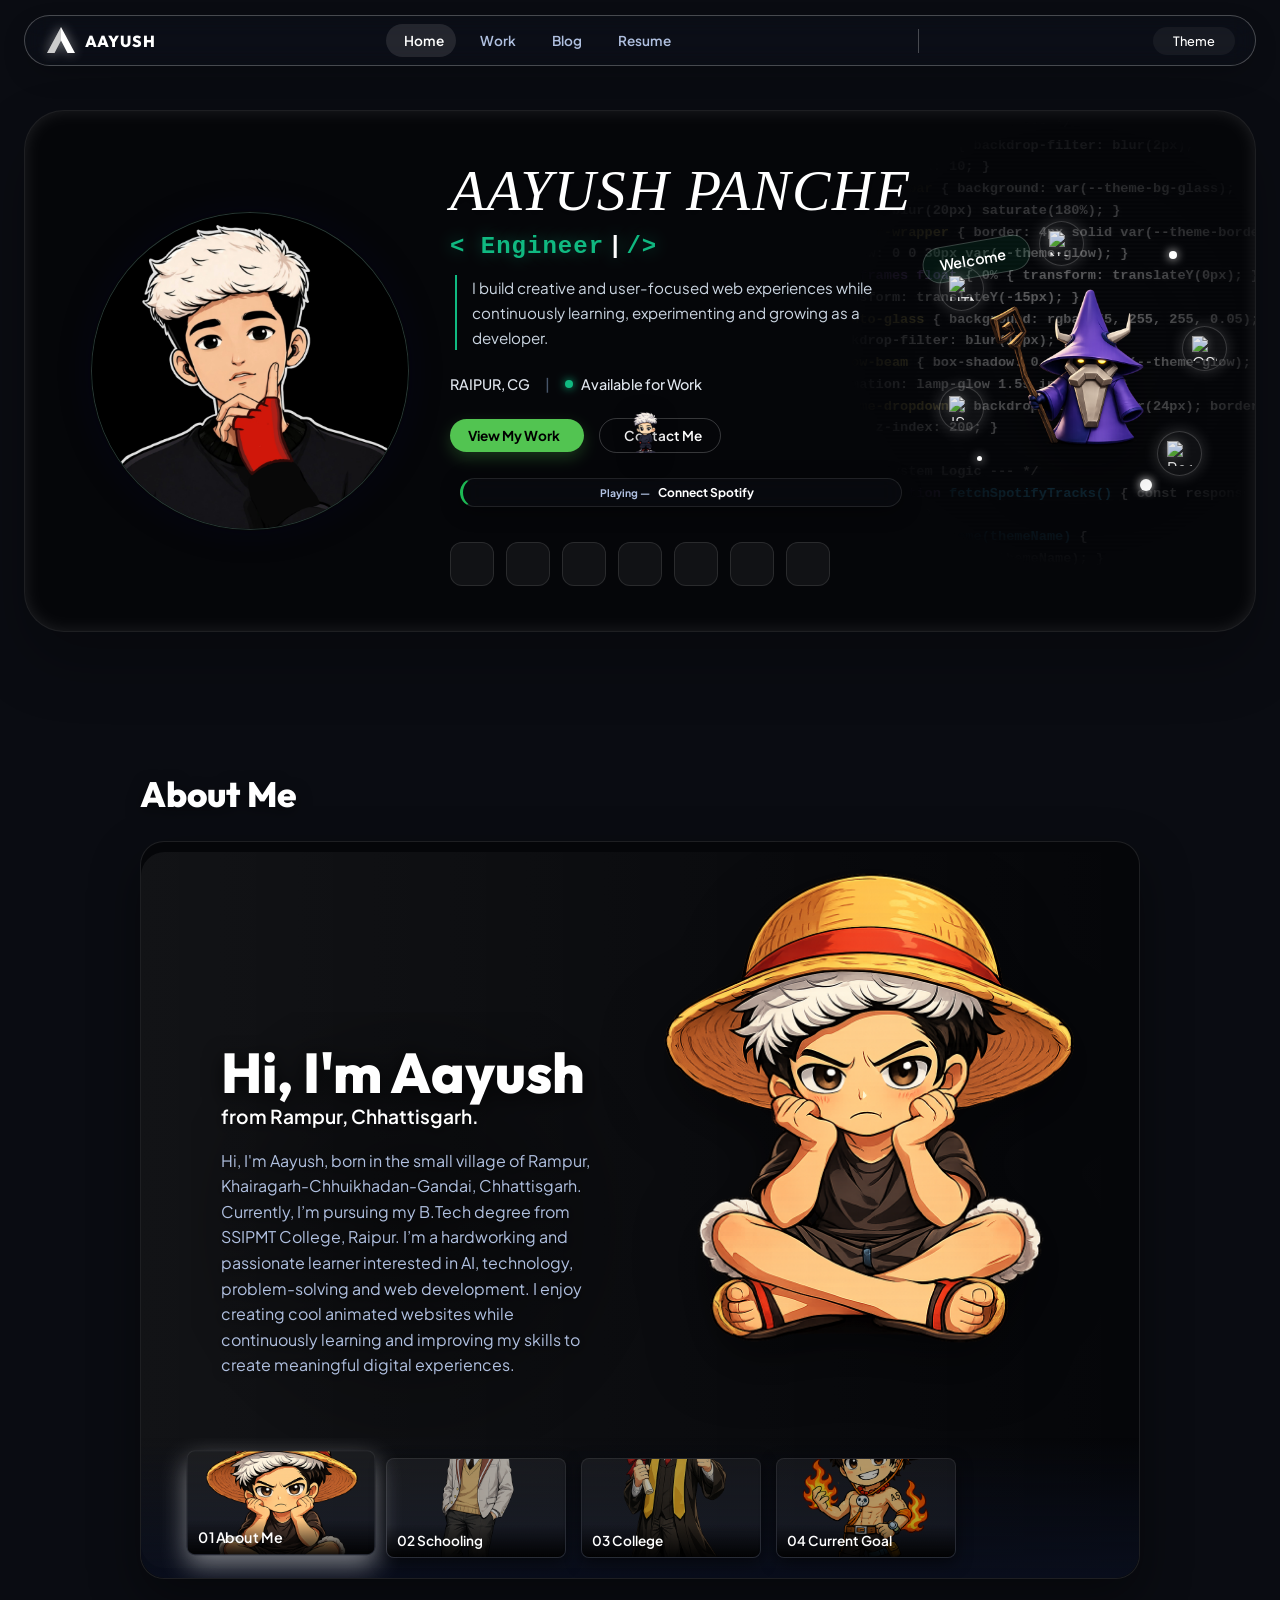
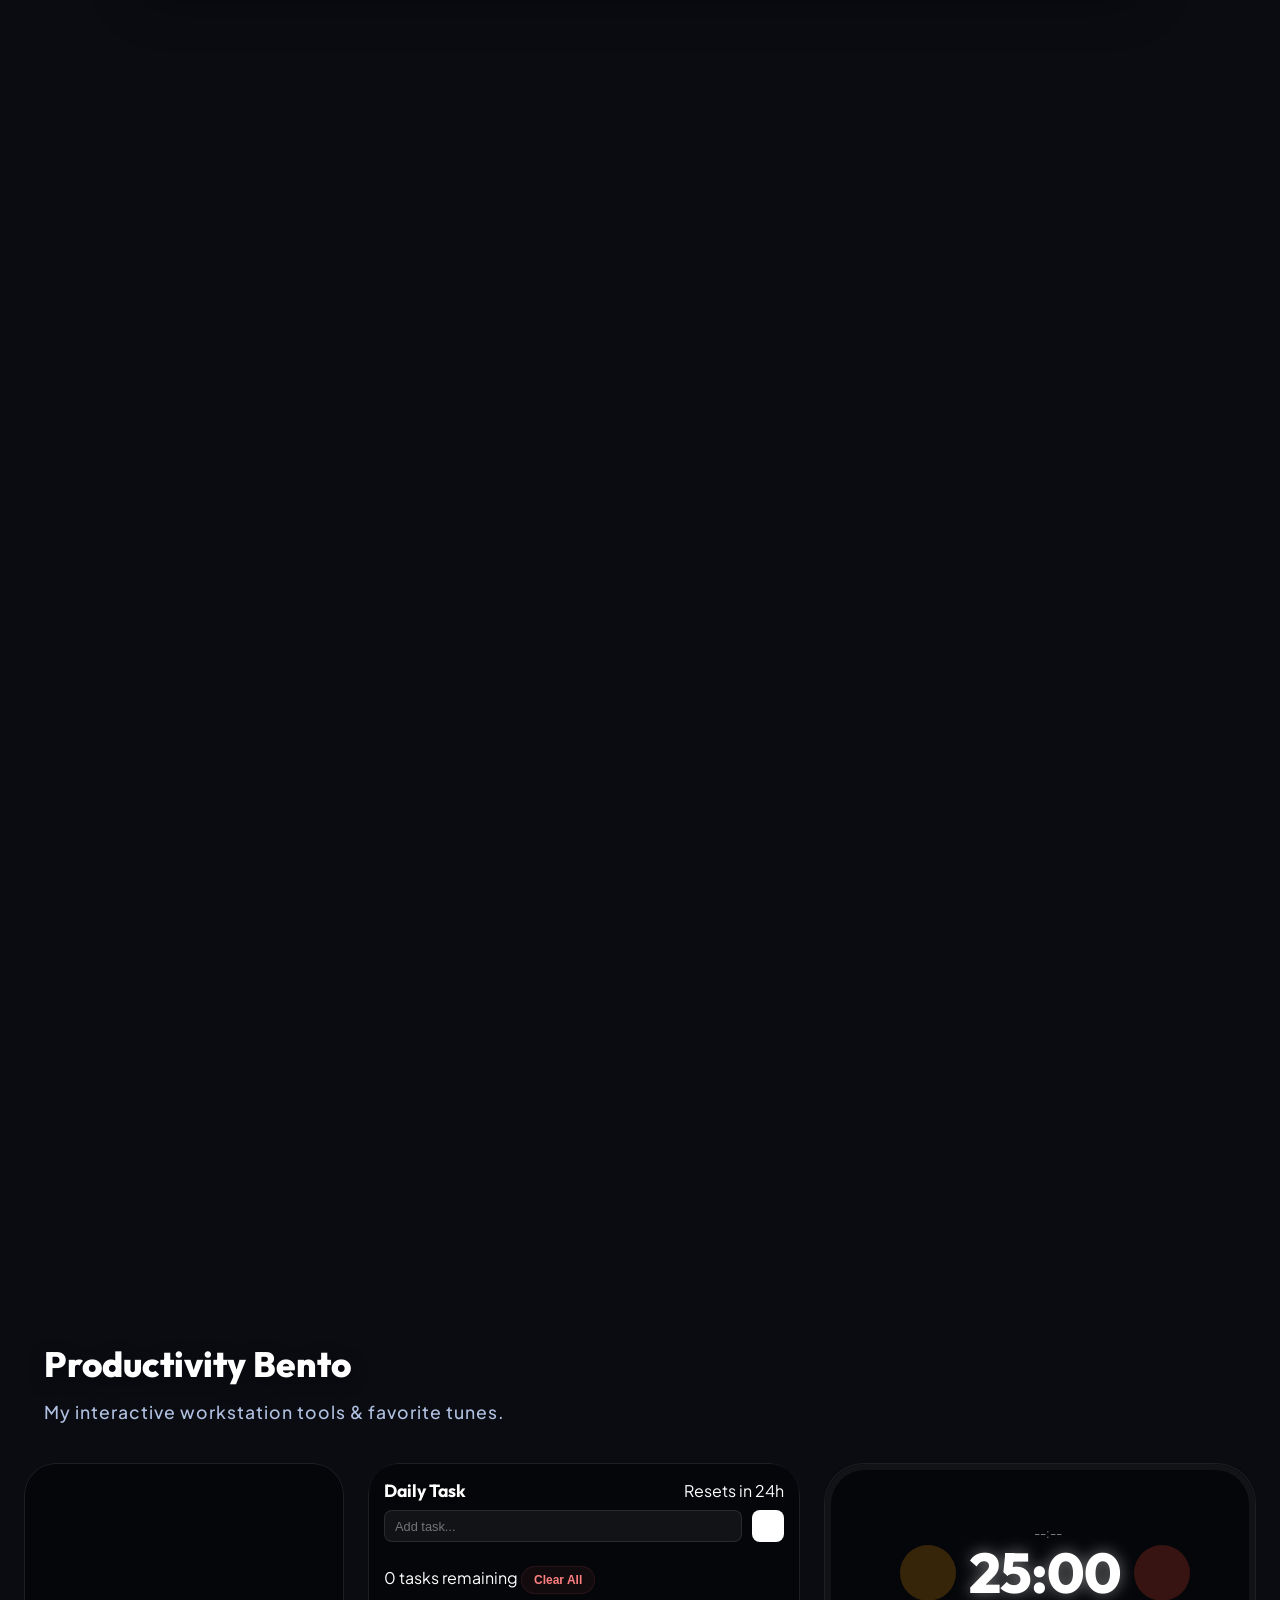
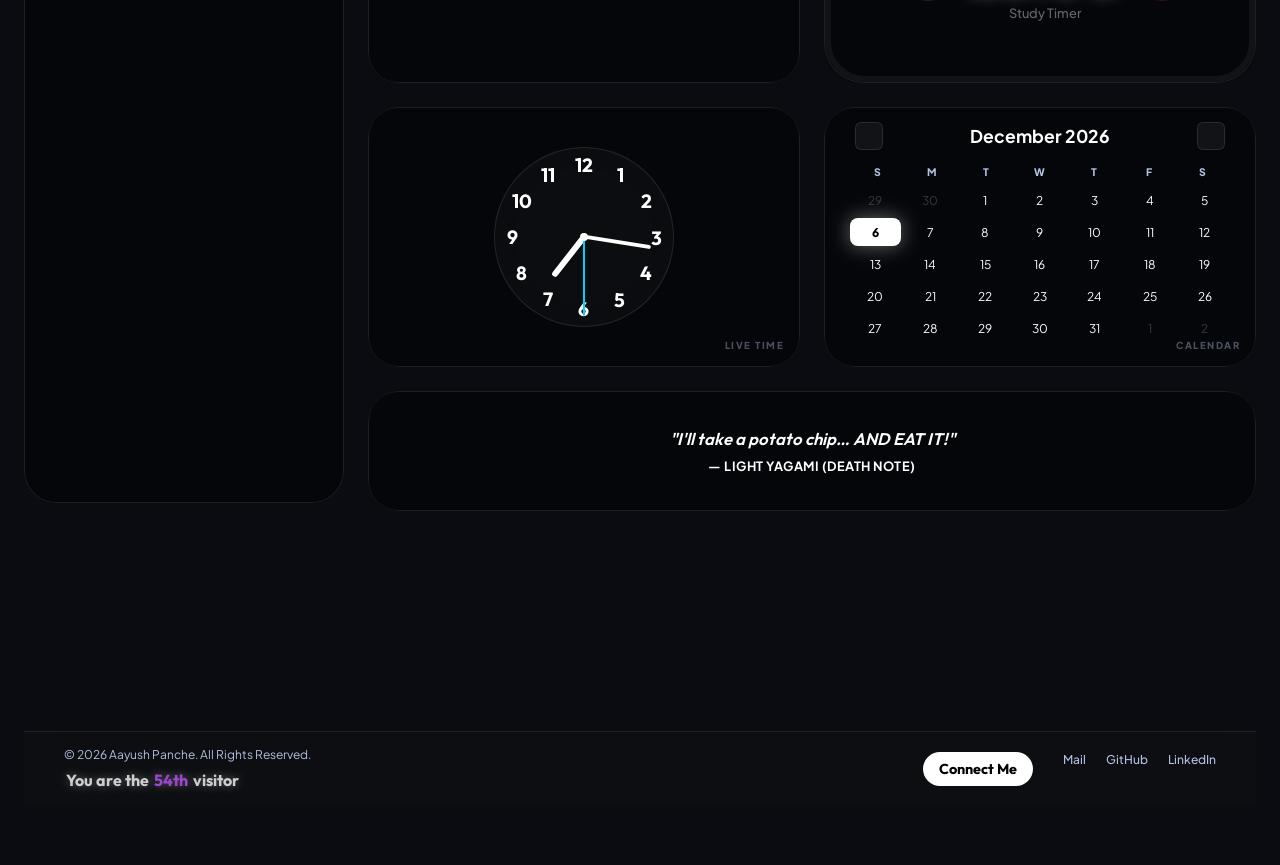
==== commit 6432f249: "Update GitHub contribution graph to fix sideways scroll, add year progress bar, and tech stack icons" ====
--- a/index.html
+++ b/index.html
@@ -244,34 +244,64 @@
           </div>
 
           <div class="github-inner" style="position: relative; padding: 25px; z-index: 1;">
-            <div style="display: flex; justify-content: space-between; align-items: center; margin-bottom: 25px;">
-              <h3
-                style="color: #ffffff; font-size: 1.2rem; font-weight: 600; margin: 0; text-shadow: 0 2px 10px rgba(0,0,0,0.5);">
-                Contributions in the last year</h3>
-              <a href="https://github.com/aayushpancheofficial" target="_blank"
-                style="color: rgba(255, 255, 255, 0.6); text-decoration: none; display: flex; align-items: center; gap: 8px; font-size: 0.9rem; font-weight: 500; transition: color 0.3s;"
-                onmouseover="this.style.color='#ffffff'" onmouseout="this.style.color='rgba(255, 255, 255, 0.6)'">
-                <i class="ph ph-github-logo" style="font-size: 1.3rem;"></i> View GitHub
-              </a>
-            </div>
-
+            <!-- Year Progress Row -->
+            <div class="activity-top-row" style="display: flex; justify-content: space-between; align-items: center; margin-bottom: 25px; font-family: 'Space Mono', monospace; font-size: 0.75rem; color: #8b949e; text-transform: uppercase; letter-spacing: 1px;">
+              <span id="year-progress-label" style="font-weight: 700; color: #fff;">2026 PROGRESS</span>
+              <div style="flex: 1; margin: 0 20px; height: 6px; background: rgba(255,255,255,0.1); border-radius: 4px; overflow: hidden; position: relative;">
+                <div id="year-progress-fill" style="position: absolute; left: 0; top: 0; height: 100%; width: 0%; background: #10b981; border-radius: 4px; transition: width 1.5s cubic-bezier(0.4, 0, 0.2, 1);"></div>
+              </div>
+              <span id="year-progress-text">0% &bull; DAY 0/365</span>
+            </div>
+
+            <!-- Tech Stack Row -->
+            <div class="tech-stack-row" style="display: flex; gap: 20px; justify-content: center; align-items: center; margin-bottom: 40px; flex-wrap: wrap; font-size: 1.8rem; filter: drop-shadow(0 4px 6px rgba(0,0,0,0.3));">
+              <i class="devicon-tailwindcss-plain colored" title="Tailwind CSS"></i>
+              <i class="devicon-postgresql-plain colored" title="PostgreSQL"></i>
+              <i class="devicon-mongodb-plain colored" title="MongoDB"></i>
+              <i class="devicon-html5-plain colored" title="HTML5"></i>
+              <i class="devicon-css3-plain colored" title="CSS3"></i>
+              <i class="devicon-git-plain colored" title="Git"></i>
+              <i class="devicon-github-original" style="color: #fff;" title="GitHub"></i>
+              <i class="devicon-figma-plain colored" title="Figma"></i>
+              <i class="devicon-vscode-plain colored" title="VS Code"></i>
+              <i class="devicon-python-plain colored" title="Python"></i>
+              <i class="devicon-cplusplus-plain colored" title="C++"></i>
+            </div>
+
+            <!-- Activity Header -->
+            <div style="display: flex; justify-content: space-between; align-items: center; margin-bottom: 15px; font-family: 'Space Mono', monospace; font-size: 0.75rem; color: #8b949e; text-transform: uppercase; letter-spacing: 1px;">
+              <span style="font-weight: 700; color: #fff;">ACTIVITY</span>
+              <div>
+                <a href="https://github.com/aayushpancheofficial" target="_blank" style="color: #8b949e; text-decoration: none; transition: color 0.3s;" onmouseover="this.style.color='#fff'" onmouseout="this.style.color='#8b949e'">ISOMETRIC ↗</a>
+                &nbsp;&bull;&nbsp; GITHUB CONTRIBUTIONS
+              </div>
+            </div>
+
+            <!-- The Graph Container without horizontal scroll -->
             <div class="graph-container" id="github-graph-container"
-              style="overflow-x: auto; padding-bottom: 5px; display: flex; justify-content: center; align-items: center;">
+              style="width: 100%; display: flex; justify-content: center; align-items: center; overflow: hidden; padding-bottom: 10px;">
               <img src="https://ghchart.rshah.org/40c463/aayushpancheofficial" alt="Aayush's GitHub Contributions"
-                style="min-width: 700px; width: 100%; display: block; filter: invert(1) hue-rotate(180deg) brightness(1.4) contrast(1.2); opacity: 0.9;" />
-            </div>
-
-            <!-- Less / More Legend -->
-            <div
-              style="display: flex; justify-content: flex-end; align-items: center; gap: 6px; margin-top: 15px; font-size: 0.8rem; color: #8b949e; padding-right: 15px;">
-              <span>Less</span>
-              <span style="width: 13px; height: 13px; border-radius: 3px; background: rgba(255,255,255,0.05);"></span>
-              <span style="width: 13px; height: 13px; border-radius: 3px; background: #0e4429;"></span>
-              <span style="width: 13px; height: 13px; border-radius: 3px; background: #006d32;"></span>
-              <span style="width: 13px; height: 13px; border-radius: 3px; background: #26a641;"></span>
-              <span style="width: 13px; height: 13px; border-radius: 3px; background: #39d353;"></span>
-              <span>More</span>
-            </div>
+                style="width: 100%; height: auto; max-width: 100%; display: block; filter: invert(1) hue-rotate(180deg) brightness(1.4) contrast(1.2); opacity: 0.9; object-fit: contain;" />
+            </div>
+
+            <script>
+              (function() {
+                const now = new Date();
+                const year = now.getFullYear();
+                const start = new Date(year, 0, 1);
+                const end = new Date(year + 1, 0, 1);
+                const totalDays = Math.ceil((end - start) / (1000 * 60 * 60 * 24));
+                const daysPassed = Math.floor((now - start) / (1000 * 60 * 60 * 24)) + 1;
+                const percent = ((daysPassed / totalDays) * 100).toFixed(1);
+                
+                document.getElementById('year-progress-label').textContent = year + " PROGRESS";
+                document.getElementById('year-progress-text').innerHTML = percent + "% &bull; DAY " + daysPassed + "/" + totalDays;
+                setTimeout(() => {
+                  const fill = document.getElementById('year-progress-fill');
+                  if(fill) fill.style.width = percent + "%";
+                }, 500);
+              })();
+            </script>
           </div>
 
           <style>
--- a/css/home.css
+++ b/css/home.css
@@ -1220,10 +1220,71 @@
 }
 
 .social-btn:hover {
+  transform: translateY(-4px);
+}
+
+/* Default Brand Colors */
+.social-btn:has(.ph-linkedin-logo) {
+  color: #0077b5;
+}
+.social-btn:has(.ph-linkedin-logo):hover {
+  background: rgba(0, 119, 181, 0.2);
+  border-color: #0077b5;
+  box-shadow: 0 8px 20px rgba(0, 119, 181, 0.4);
+}
+
+.social-btn:has(.ph-github-logo) {
+  color: #ffffff;
+}
+.social-btn:has(.ph-github-logo):hover {
   background: rgba(255, 255, 255, 0.15);
-  color: var(--theme-accent);
-  transform: translateY(-4px);
-  box-shadow: 0 10px 20px rgba(0, 0, 0, 0.3);
+  border-color: #ffffff;
+  box-shadow: 0 8px 20px rgba(255, 255, 255, 0.3);
+}
+
+.social-btn:has(.ph-youtube-logo) {
+  color: #ff0000;
+}
+.social-btn:has(.ph-youtube-logo):hover {
+  background: rgba(255, 0, 0, 0.2);
+  border-color: #ff0000;
+  box-shadow: 0 8px 20px rgba(255, 0, 0, 0.4);
+}
+
+.social-btn:has(.ph-instagram-logo) {
+  color: #e1306c;
+}
+.social-btn:has(.ph-instagram-logo):hover {
+  background: rgba(225, 48, 108, 0.2);
+  border-color: #e1306c;
+  box-shadow: 0 8px 20px rgba(225, 48, 108, 0.4);
+}
+
+.social-btn:has(.ph-envelope-simple) {
+  color: #ea4335;
+}
+.social-btn:has(.ph-envelope-simple):hover {
+  background: rgba(234, 67, 53, 0.2);
+  border-color: #ea4335;
+  box-shadow: 0 8px 20px rgba(234, 67, 53, 0.4);
+}
+
+.social-btn:has(.ph-pinterest-logo) {
+  color: #E60023;
+}
+.social-btn:has(.ph-pinterest-logo):hover {
+  background: rgba(230, 0, 35, 0.2);
+  border-color: #E60023;
+  box-shadow: 0 8px 20px rgba(230, 0, 35, 0.4);
+}
+
+.social-btn:has(.ph-twitter-logo) {
+  color: #1da1f2;
+}
+.social-btn:has(.ph-twitter-logo):hover {
+  background: rgba(29, 161, 242, 0.2);
+  border-color: #1da1f2;
+  box-shadow: 0 8px 20px rgba(29, 161, 242, 0.4);
 }
 
 .hero-right {
--- a/css/common.css
+++ b/css/common.css
@@ -1,202 +1,155 @@
-/* --- Global/Common Styles --- */
-
-/* --- AI Pet Sprite Animation --- */
-#ai-pet-main-container {
-  position: fixed;
-  top: 0;
-  left: 0;
-  pointer-events: none;
-  z-index: 99999;
-  will-change: transform;
-  display: flex;
-  flex-direction: column-reverse;
-  /* Speech bubble on top */
-  /* Speech bubble on top */
-  align-items: center;
-  gap: 5px;
-}
-
-body:has(.blog-modal.active) #ai-pet-main-container {
-  display: none !important;
-}
-
-#ai-pet {
-  width: 38.4px;
-  /* 256 * 0.15 */
-  height: 51.15px;
-  /* 341 * 0.15 */
-  background-image: url("/images/ai avter.png");
-  background-size: 230.4px 153.6px;
-  /* 1536 * 0.15 and 1024 * 0.15 */
-  background-position: 0px 0px;
-  background-repeat: no-repeat;
-  will-change: background-position;
-  filter: drop-shadow(0 5px 10px rgba(0, 0, 0, 0.5));
-}
-
-#ai-pet-speech {
-  color: white;
-  font-size: 0.7rem;
-  font-weight: 600;
-  text-shadow: 0 2px 4px rgba(0, 0, 0, 0.8);
-  white-space: nowrap;
-  transform: scale(0);
-  transition: transform 0.3s cubic-bezier(0.175, 0.885, 0.32, 1.275);
-  background: rgba(0, 0, 0, 0.6);
-  padding: 3px 8px;
-  border-radius: 8px;
-  box-shadow: 0 4px 8px rgba(0, 0, 0, 0.3);
-}
-
-#ai-pet-speech.show {
-  transform: scale(1);
-}
-
-#ai-pet.walking {
-  animation: walkSprite 1.6s steps(6) infinite;
-}
-
-@keyframes walkSprite {
-  from { background-position-x: 0px; }
-  to { background-position-x: -230.4px; }
-}
-
-/* --- Global Quote Section --- */
-.global-quote-section {
-  width: 90%;
-  max-width: 600px;
-  margin: 20px auto;
-  position: relative;
-  z-index: 10;
-}
-
-.global-quote-section .bento-glass {
-  background: rgba(255, 255, 255, 0.05);
-  backdrop-filter: none !important;
-  -webkit--webkit-backdrop-filter: none !important;
-  border: 1px solid rgba(255, 255, 255, 0.1);
-  border-radius: 20px;
-  box-shadow: 0 8px 32px 0 rgba(0, 0, 0, 0.2);
-  padding: 20px 25px;
-  display: flex;
-  flex-direction: column;
-  justify-content: center;
-  align-items: center;
-  text-align: center;
-  position: relative;
-  overflow: hidden;
-  transition: transform 0.3s ease, border-color 0.3s ease;
-}
-
-.global-quote-section .bento-glass:hover {
-  transform: translateY(-3px);
-  border-color: rgba(255, 255, 255, 0.2);
-}
-
-.global-quote-section .quote-icon {
-  position: absolute;
-  top: 10px;
-  left: 15px;
-  font-size: 2.5rem;
-  opacity: 0.08;
-  color: #fff;
-}
-
-.global-quote-section #daily-quote-text {
-  font-family: var(--font-display, 'Outfit', sans-serif);
-  font-size: 1.1rem;
-  font-weight: 600;
-  color: #fff;
-  margin: 0 0 10px 0;
-  line-height: 1.4;
-  text-shadow: 0 2px 10px rgba(0, 0, 0, 0.5);
-}
-
-.global-quote-section #daily-quote-author {
-  font-size: 0.85rem;
-  color: rgba(255, 255, 255, 0.7);
-  font-style: italic;
-  font-weight: 400;
-  letter-spacing: 0.5px;
-}
-
-@media (max-width: 768px) {
-  .global-quote-section {
-    width: 95%;
-  }
-  .global-quote-section .bento-glass {
-    padding: 15px 20px;
-  }
-  .global-quote-section #daily-quote-text {
-    font-size: 1rem;
-  }
-}
-
-/* Light Mode Overrides for Global Quote Section */
-body.light-mode .global-quote-section .bento-glass {
-  background: rgba(255, 255, 255, 0.8);
-  border: 1px solid rgba(0, 0, 0, 0.1);
-  box-shadow: 0 8px 32px 0 rgba(0, 0, 0, 0.05);
-}
-
-body.light-mode .global-quote-section #daily-quote-text {
-  color: #0f172a;
-  text-shadow: none;
-}
-
-body.light-mode .global-quote-section #daily-quote-author {
-  color: #475569;
-}
-
-body.light-mode .global-quote-section .quote-icon {
-  color: #000000;
-  opacity: 0.05;
-}
-
-/* Custom Cursor */
-@media (min-width: 768px) {
-  body {
-    cursor: none;
-  }
-  a, button, input, textarea, .theme-option, .thumb-card, .blog-card, .project-card, .spotify-mini-card {
-    cursor: none !important;
-  }
-}
-
-.custom-cursor {
-  position: fixed;
-  width: 8px;
-  height: 8px;
-  background: var(--theme-accent, #10b981);
-  border-radius: 50%;
-  pointer-events: none;
-  z-index: 999999;
-  transform: translate(-50%, -50%);
-  transition: transform 0.15s ease;
-  box-shadow: 0 0 10px var(--theme-accent, #10b981), 0 0 20px var(--theme-accent, #10b981);
-}
-
-.custom-cursor-follower {
-  position: fixed;
-  width: 32px;
-  height: 32px;
-  border: 1.5px solid var(--theme-accent, #10b981);
-  border-radius: 50%;
-  pointer-events: none;
-  z-index: 999998;
-  transform: translate(-50%, -50%);
-  transition: transform 0.3s ease, width 0.3s, height 0.3s, background 0.3s, border-color 0.3s;
-}
-
-.custom-cursor.hover {
-  transform: translate(-50%, -50%) scale(0);
-}
-
-.custom-cursor-follower.hover {
-  width: 45px;
-  height: 45px;
-  background: rgba(16, 185, 129, 0.15); /* Fallback */
-  background: color-mix(in srgb, var(--theme-accent, #10b981) 15%, transparent);
-  border-color: transparent;
-  backdrop-filter: blur(2px);
-}+/* --- Global/Common Styles --- */
+
+/* --- AI Pet Sprite Animation --- */
+#ai-pet-main-container {
+  position: fixed;
+  top: 0;
+  left: 0;
+  pointer-events: none;
+  z-index: 99999;
+  will-change: transform;
+  display: flex;
+  flex-direction: column-reverse;
+  /* Speech bubble on top */
+  /* Speech bubble on top */
+  align-items: center;
+  gap: 5px;
+}
+
+body:has(.blog-modal.active) #ai-pet-main-container {
+  display: none !important;
+}
+
+#ai-pet {
+  width: 38.4px;
+  /* 256 * 0.15 */
+  height: 51.15px;
+  /* 341 * 0.15 */
+  background-image: url("/images/ai avter.png");
+  background-size: 230.4px 153.6px;
+  /* 1536 * 0.15 and 1024 * 0.15 */
+  background-position: 0px 0px;
+  background-repeat: no-repeat;
+  will-change: background-position;
+  filter: drop-shadow(0 5px 10px rgba(0, 0, 0, 0.5));
+}
+
+#ai-pet-speech {
+  color: white;
+  font-size: 0.7rem;
+  font-weight: 600;
+  text-shadow: 0 2px 4px rgba(0, 0, 0, 0.8);
+  white-space: nowrap;
+  transform: scale(0);
+  transition: transform 0.3s cubic-bezier(0.175, 0.885, 0.32, 1.275);
+  background: rgba(0, 0, 0, 0.6);
+  padding: 3px 8px;
+  border-radius: 8px;
+  box-shadow: 0 4px 8px rgba(0, 0, 0, 0.3);
+}
+
+#ai-pet-speech.show {
+  transform: scale(1);
+}
+
+#ai-pet.walking {
+  animation: walkSprite 1.6s steps(6) infinite;
+}
+
+@keyframes walkSprite {
+  from { background-position-x: 0px; }
+  to { background-position-x: -230.4px; }
+}
+
+/* --- Global Quote Section --- */
+.global-quote-section {
+  width: 90%;
+  max-width: 600px;
+  margin: 20px auto;
+  position: relative;
+  z-index: 10;
+}
+
+.global-quote-section .bento-glass {
+  background: rgba(255, 255, 255, 0.05);
+  backdrop-filter: none !important;
+  -webkit--webkit-backdrop-filter: none !important;
+  border: 1px solid rgba(255, 255, 255, 0.1);
+  border-radius: 20px;
+  box-shadow: 0 8px 32px 0 rgba(0, 0, 0, 0.2);
+  padding: 20px 25px;
+  display: flex;
+  flex-direction: column;
+  justify-content: center;
+  align-items: center;
+  text-align: center;
+  position: relative;
+  overflow: hidden;
+  transition: transform 0.3s ease, border-color 0.3s ease;
+}
+
+.global-quote-section .bento-glass:hover {
+  transform: translateY(-3px);
+  border-color: rgba(255, 255, 255, 0.2);
+}
+
+.global-quote-section .quote-icon {
+  position: absolute;
+  top: 10px;
+  left: 15px;
+  font-size: 2.5rem;
+  opacity: 0.08;
+  color: #fff;
+}
+
+.global-quote-section #daily-quote-text {
+  font-family: var(--font-display, 'Outfit', sans-serif);
+  font-size: 1.1rem;
+  font-weight: 600;
+  color: #fff;
+  margin: 0 0 10px 0;
+  line-height: 1.4;
+  text-shadow: 0 2px 10px rgba(0, 0, 0, 0.5);
+}
+
+.global-quote-section #daily-quote-author {
+  font-size: 0.85rem;
+  color: rgba(255, 255, 255, 0.7);
+  font-style: italic;
+  font-weight: 400;
+  letter-spacing: 0.5px;
+}
+
+@media (max-width: 768px) {
+  .global-quote-section {
+    width: 95%;
+  }
+  .global-quote-section .bento-glass {
+    padding: 15px 20px;
+  }
+  .global-quote-section #daily-quote-text {
+    font-size: 1rem;
+  }
+}
+
+/* Light Mode Overrides for Global Quote Section */
+body.light-mode .global-quote-section .bento-glass {
+  background: rgba(255, 255, 255, 0.8);
+  border: 1px solid rgba(0, 0, 0, 0.1);
+  box-shadow: 0 8px 32px 0 rgba(0, 0, 0, 0.05);
+}
+
+body.light-mode .global-quote-section #daily-quote-text {
+  color: #0f172a;
+  text-shadow: none;
+}
+
+body.light-mode .global-quote-section #daily-quote-author {
+  color: #475569;
+}
+
+body.light-mode .global-quote-section .quote-icon {
+  color: #000000;
+  opacity: 0.05;
+}
+
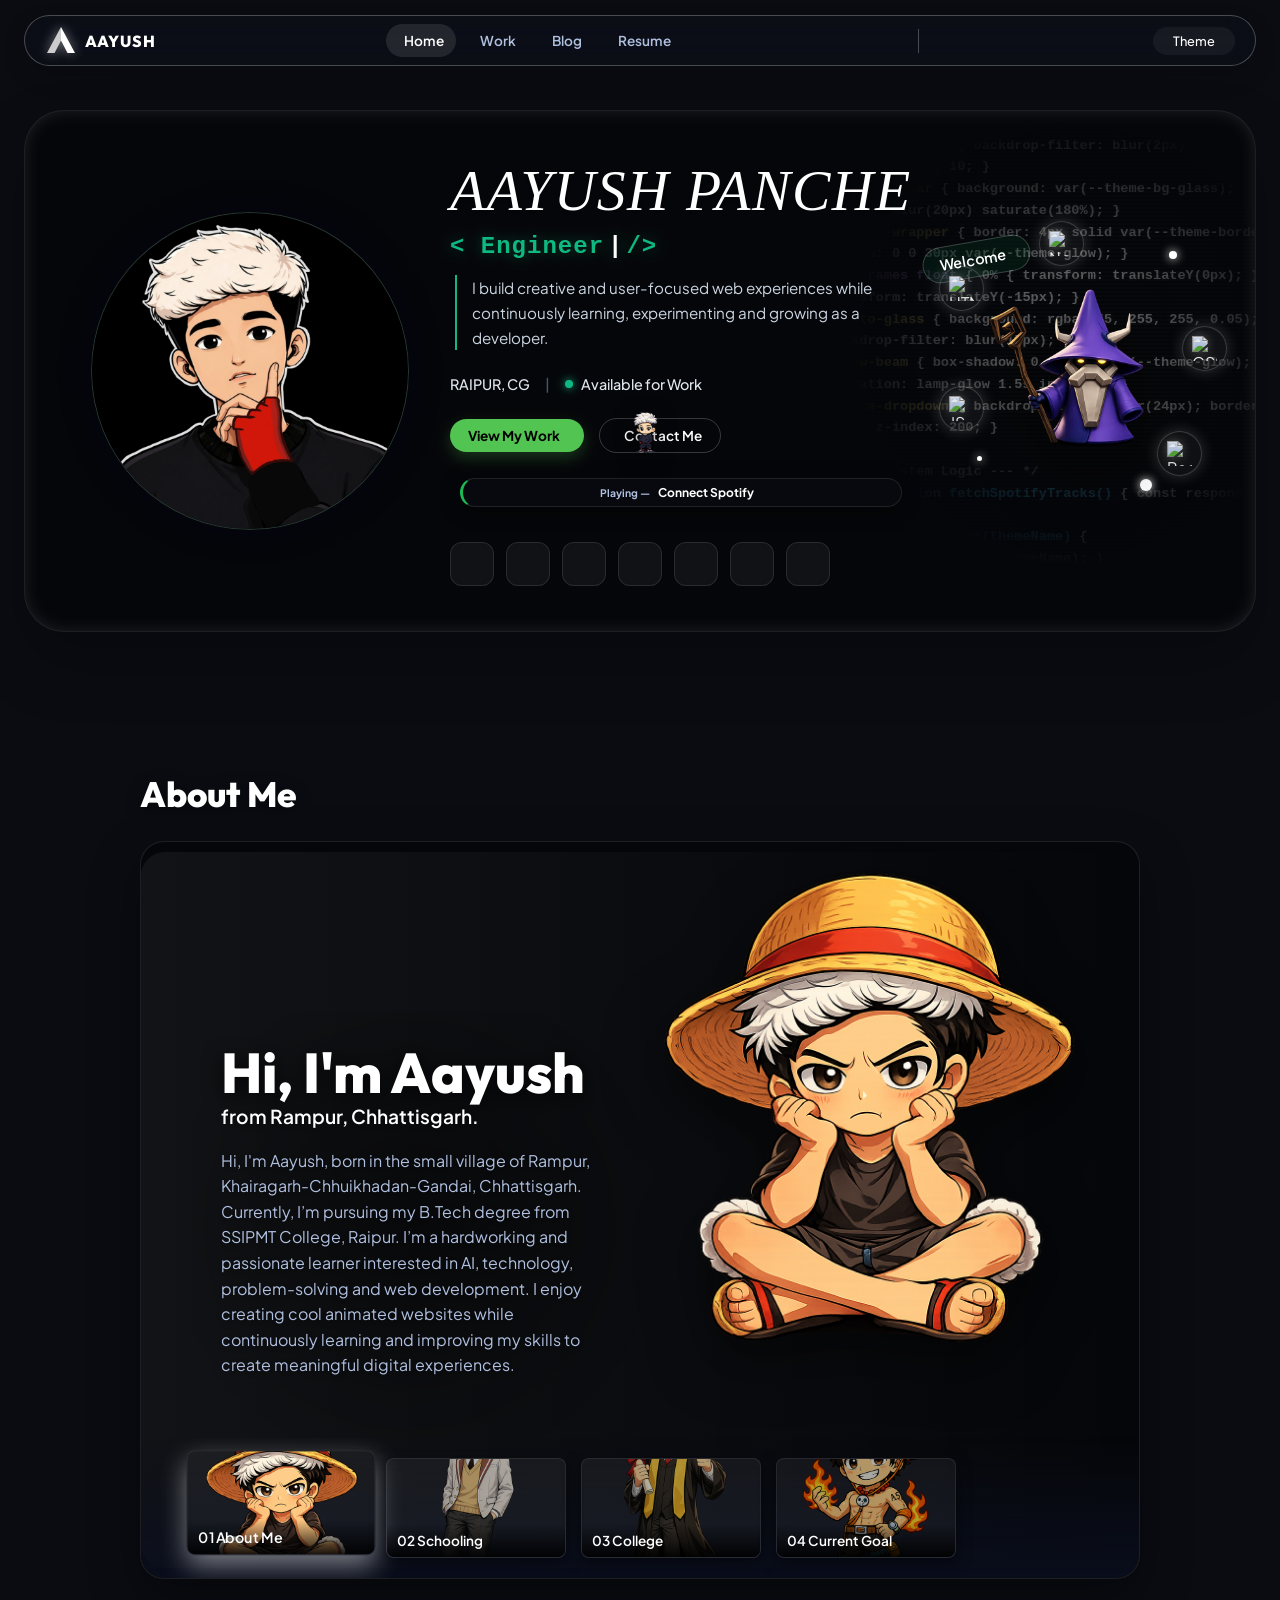
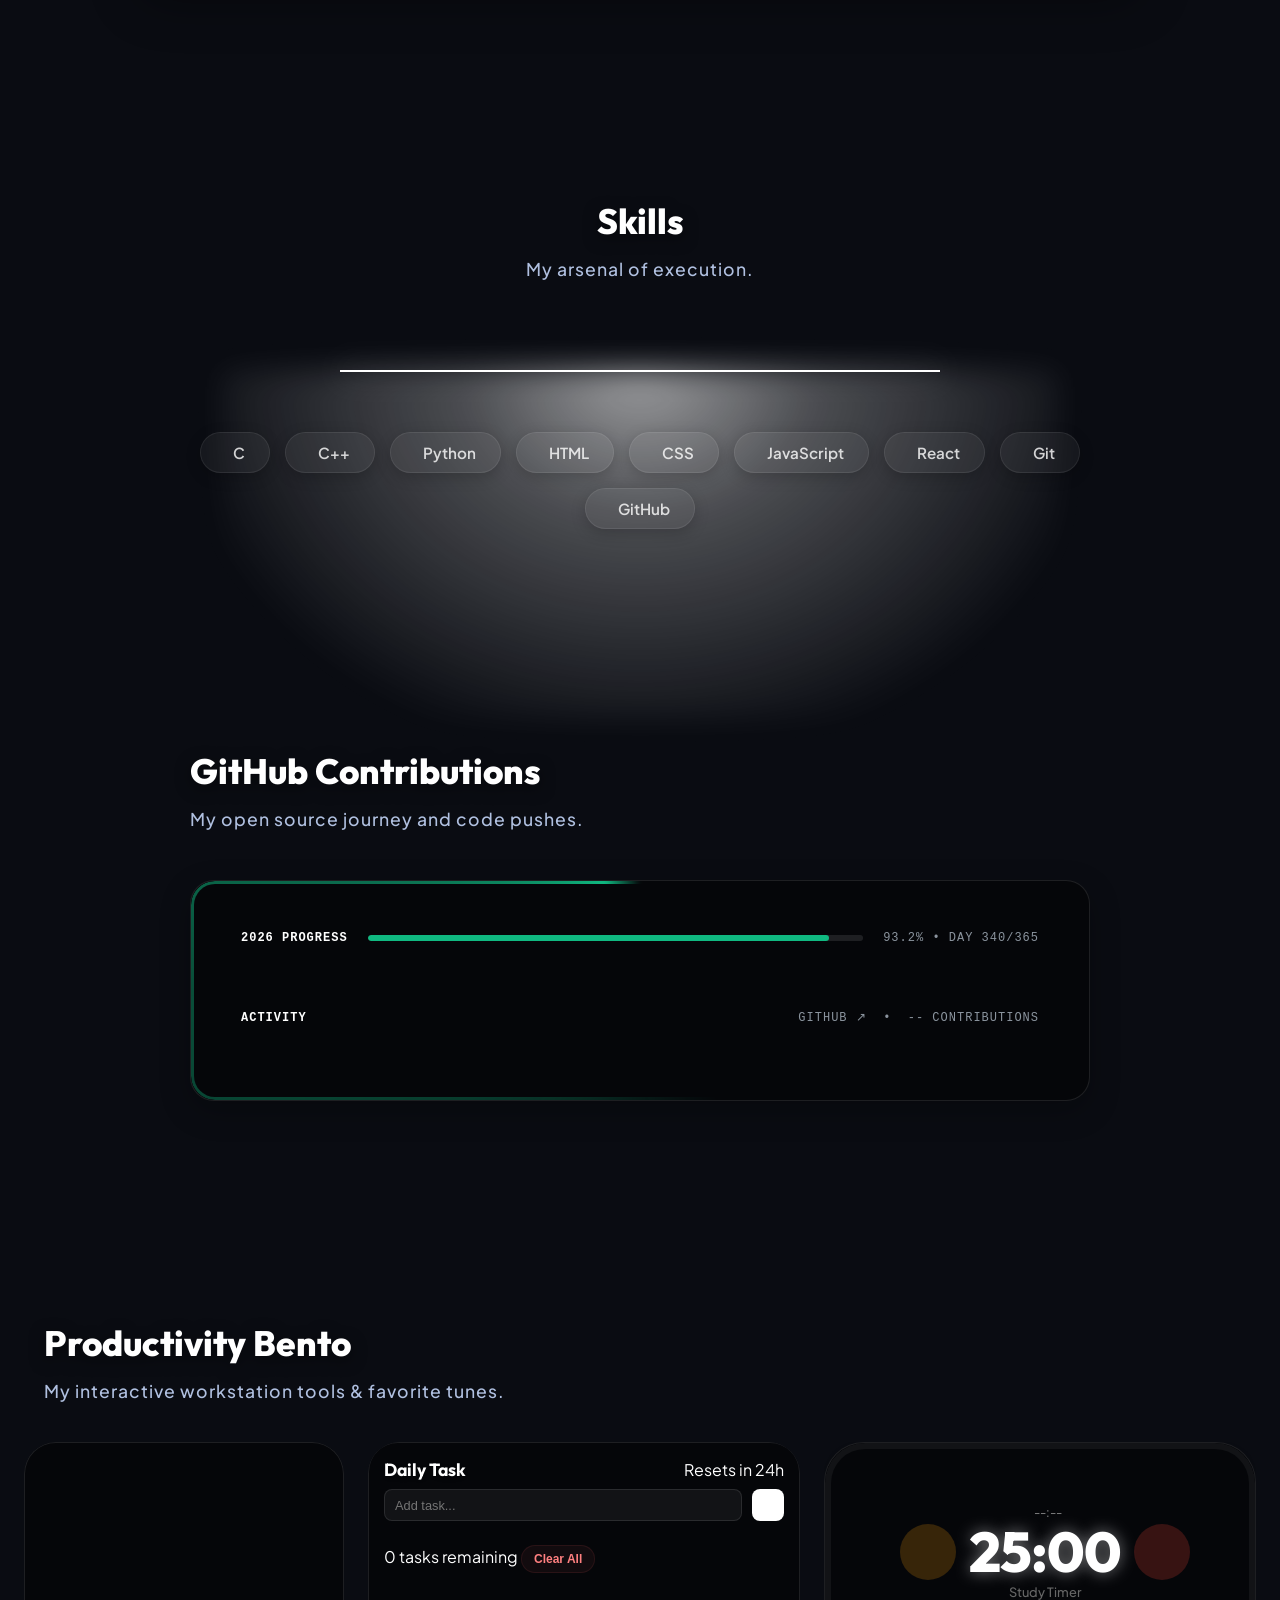
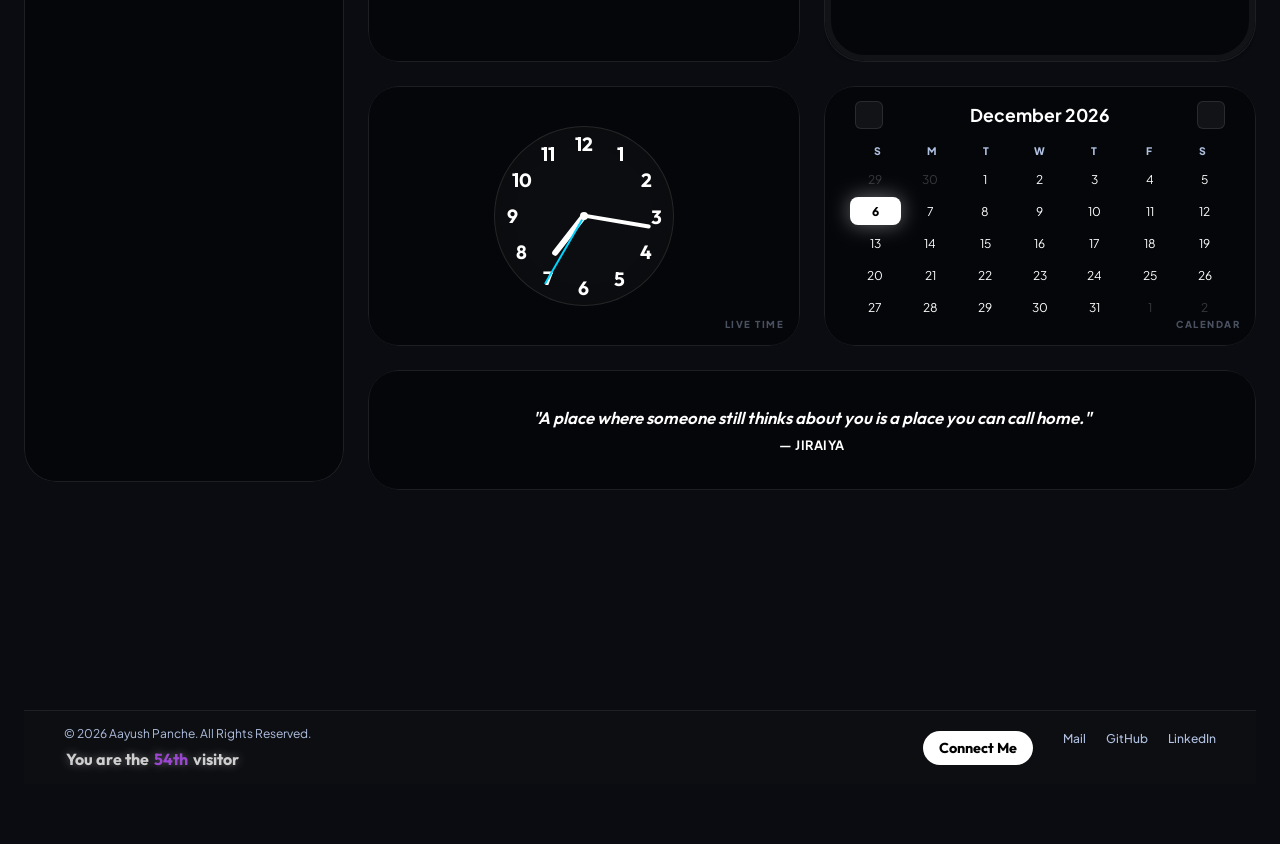
==== commit ff829b7e: "Build dynamic GitHub contribution grid starting from January, showing exact year contributions count" ====
--- a/index.html
+++ b/index.html
@@ -253,36 +253,67 @@
               <span id="year-progress-text">0% &bull; DAY 0/365</span>
             </div>
 
-            <!-- Tech Stack Row -->
-            <div class="tech-stack-row" style="display: flex; gap: 20px; justify-content: center; align-items: center; margin-bottom: 40px; flex-wrap: wrap; font-size: 1.8rem; filter: drop-shadow(0 4px 6px rgba(0,0,0,0.3));">
-              <i class="devicon-tailwindcss-plain colored" title="Tailwind CSS"></i>
-              <i class="devicon-postgresql-plain colored" title="PostgreSQL"></i>
-              <i class="devicon-mongodb-plain colored" title="MongoDB"></i>
-              <i class="devicon-html5-plain colored" title="HTML5"></i>
-              <i class="devicon-css3-plain colored" title="CSS3"></i>
-              <i class="devicon-git-plain colored" title="Git"></i>
-              <i class="devicon-github-original" style="color: #fff;" title="GitHub"></i>
-              <i class="devicon-figma-plain colored" title="Figma"></i>
-              <i class="devicon-vscode-plain colored" title="VS Code"></i>
-              <i class="devicon-python-plain colored" title="Python"></i>
-              <i class="devicon-cplusplus-plain colored" title="C++"></i>
+            <!-- Tech Stack Row (Infinity Marquee) -->
+            <div class="marquee-container" style="overflow: hidden; margin-bottom: 40px; filter: drop-shadow(0 4px 6px rgba(0,0,0,0.3)); position: relative; -webkit-mask-image: linear-gradient(to right, transparent, black 10%, black 90%, transparent); mask-image: linear-gradient(to right, transparent, black 10%, black 90%, transparent);">
+              
+              <div class="marquee-content" style="display: flex; width: max-content; animation: scroll-marquee 15s linear infinite; font-size: 1.8rem;">
+                
+                <!-- Group 1 -->
+                <div style="display: flex; gap: 30px; margin-right: 30px;">
+                  <i class="devicon-tailwindcss-plain colored" title="Tailwind CSS"></i>
+                  <i class="devicon-postgresql-plain colored" title="PostgreSQL"></i>
+                  <i class="devicon-mongodb-plain colored" title="MongoDB"></i>
+                  <i class="devicon-html5-plain colored" title="HTML5"></i>
+                  <i class="devicon-css3-plain colored" title="CSS3"></i>
+                  <i class="devicon-git-plain colored" title="Git"></i>
+                  <i class="devicon-github-original" style="color: #fff;" title="GitHub"></i>
+                  <i class="devicon-figma-plain colored" title="Figma"></i>
+                  <i class="devicon-vscode-plain colored" title="VS Code"></i>
+                  <i class="devicon-postman-plain colored" title="Postman"></i>
+                  <i class="devicon-python-plain colored" title="Python"></i>
+                  <i class="devicon-cplusplus-plain colored" title="C++"></i>
+                </div>
+
+                <!-- Group 2 (Duplicate for seamless loop) -->
+                <div style="display: flex; gap: 30px; margin-right: 30px;">
+                  <i class="devicon-tailwindcss-plain colored" title="Tailwind CSS"></i>
+                  <i class="devicon-postgresql-plain colored" title="PostgreSQL"></i>
+                  <i class="devicon-mongodb-plain colored" title="MongoDB"></i>
+                  <i class="devicon-html5-plain colored" title="HTML5"></i>
+                  <i class="devicon-css3-plain colored" title="CSS3"></i>
+                  <i class="devicon-git-plain colored" title="Git"></i>
+                  <i class="devicon-github-original" style="color: #fff;" title="GitHub"></i>
+                  <i class="devicon-figma-plain colored" title="Figma"></i>
+                  <i class="devicon-vscode-plain colored" title="VS Code"></i>
+                  <i class="devicon-postman-plain colored" title="Postman"></i>
+                  <i class="devicon-python-plain colored" title="Python"></i>
+                  <i class="devicon-cplusplus-plain colored" title="C++"></i>
+                </div>
+
+              </div>
             </div>
 
             <!-- Activity Header -->
             <div style="display: flex; justify-content: space-between; align-items: center; margin-bottom: 15px; font-family: 'Space Mono', monospace; font-size: 0.75rem; color: #8b949e; text-transform: uppercase; letter-spacing: 1px;">
               <span style="font-weight: 700; color: #fff;">ACTIVITY</span>
               <div>
-                <a href="https://github.com/aayushpancheofficial" target="_blank" style="color: #8b949e; text-decoration: none; transition: color 0.3s;" onmouseover="this.style.color='#fff'" onmouseout="this.style.color='#8b949e'">ISOMETRIC ↗</a>
-                &nbsp;&bull;&nbsp; GITHUB CONTRIBUTIONS
-              </div>
-            </div>
-
-            <!-- The Graph Container without horizontal scroll -->
-            <div class="graph-container" id="github-graph-container"
-              style="width: 100%; display: flex; justify-content: center; align-items: center; overflow: hidden; padding-bottom: 10px;">
-              <img src="https://ghchart.rshah.org/40c463/aayushpancheofficial" alt="Aayush's GitHub Contributions"
-                style="width: 100%; height: auto; max-width: 100%; display: block; filter: invert(1) hue-rotate(180deg) brightness(1.4) contrast(1.2); opacity: 0.9; object-fit: contain;" />
-            </div>
+                <a href="https://github.com/aayushpancheofficial" target="_blank" style="color: #8b949e; text-decoration: none; transition: color 0.3s;" onmouseover="this.style.color='#fff'" onmouseout="this.style.color='#8b949e'">GITHUB ↗</a>
+                &nbsp;&bull;&nbsp; <span id="github-contributions-count">--</span> CONTRIBUTIONS
+              </div>
+            </div>
+
+            <!-- The Graph Container -->
+            <div class="graph-container" style="width: 100%; display: flex; flex-direction: column; align-items: flex-end; overflow: hidden; padding-bottom: 10px;">
+              <div id="github-graph-grid" style="display: flex; gap: 3px; max-width: 100%; overflow-x: auto; scrollbar-width: none;"></div>
+            </div>
+
+            <style>
+              @keyframes scroll-marquee {
+                0% { transform: translateX(0); }
+                100% { transform: translateX(-50%); }
+              }
+              #github-graph-grid::-webkit-scrollbar { display: none; }
+            </style>
 
             <script>
               (function() {
@@ -300,6 +331,51 @@
                   const fill = document.getElementById('year-progress-fill');
                   if(fill) fill.style.width = percent + "%";
                 }, 500);
+
+                // Fetch GitHub contributions and build grid dynamically
+                fetch('https://github-contributions-api.deno.dev/aayushpancheofficial.json')
+                  .then(res => res.json())
+                  .then(data => {
+                    let totalThisYear = 0;
+                    const grid = document.getElementById('github-graph-grid');
+                    
+                    if (data && data.contributions) {
+                      data.contributions.forEach(week => {
+                        const hasCurrentYear = week.some(d => d.date.startsWith(year.toString()));
+                        if (hasCurrentYear) {
+                          const col = document.createElement('div');
+                          col.style.display = 'flex';
+                          col.style.flexDirection = 'column';
+                          col.style.gap = '3px';
+                          
+                          week.forEach(day => {
+                            const cell = document.createElement('div');
+                            cell.style.width = '10px';
+                            cell.style.height = '10px';
+                            cell.style.borderRadius = '2px';
+                            
+                            if (day.date.startsWith(year.toString())) {
+                              let bg = 'rgba(255,255,255,0.05)';
+                              if(day.contributionLevel === 'FIRST_QUARTILE') bg = '#0e4429';
+                              if(day.contributionLevel === 'SECOND_QUARTILE') bg = '#006d32';
+                              if(day.contributionLevel === 'THIRD_QUARTILE') bg = '#26a641';
+                              if(day.contributionLevel === 'FOURTH_QUARTILE') bg = '#39d353';
+                              
+                              cell.style.backgroundColor = bg;
+                              cell.title = day.contributionCount + " contributions on " + day.date;
+                              totalThisYear += day.contributionCount;
+                            } else {
+                              cell.style.backgroundColor = 'transparent';
+                            }
+                            col.appendChild(cell);
+                          });
+                          grid.appendChild(col);
+                        }
+                      });
+                      document.getElementById('github-contributions-count').textContent = totalThisYear;
+                    }
+                  })
+                  .catch(err => console.error('Failed to fetch contributions:', err));
               })();
             </script>
           </div>
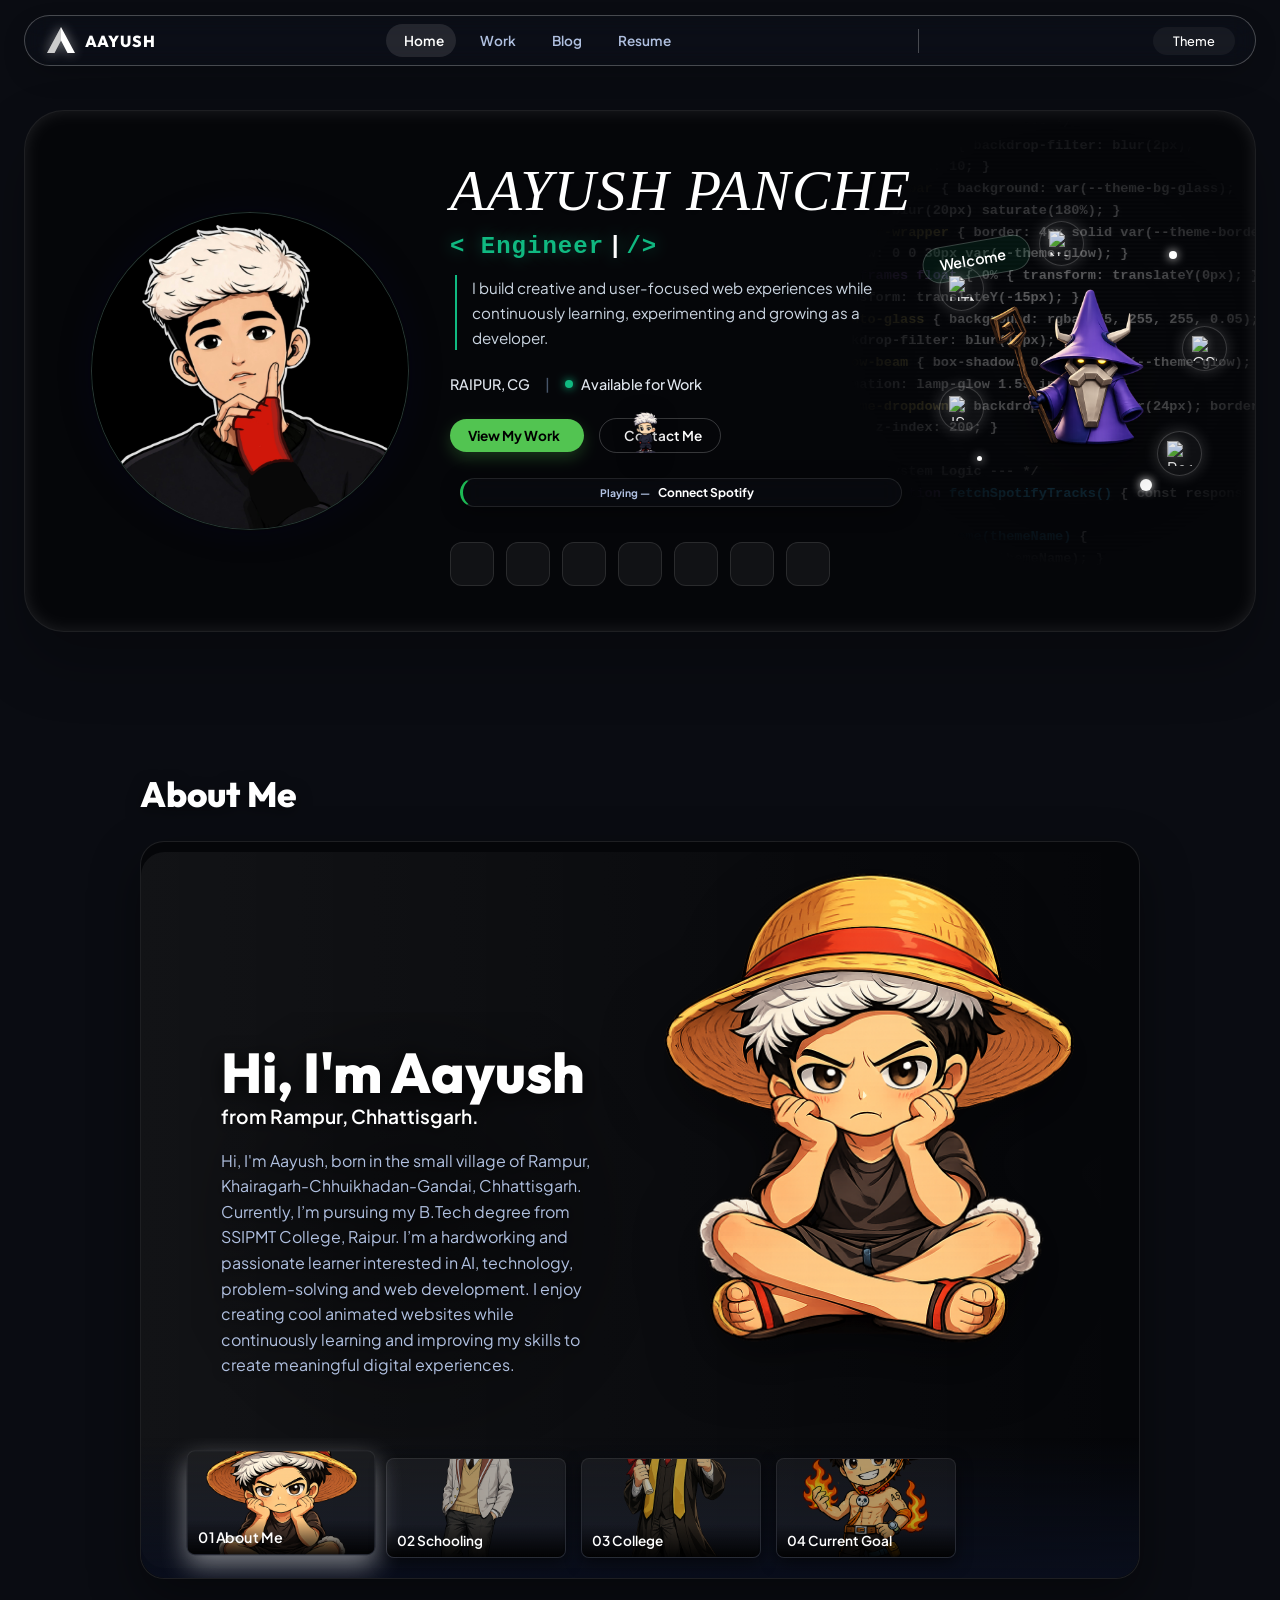
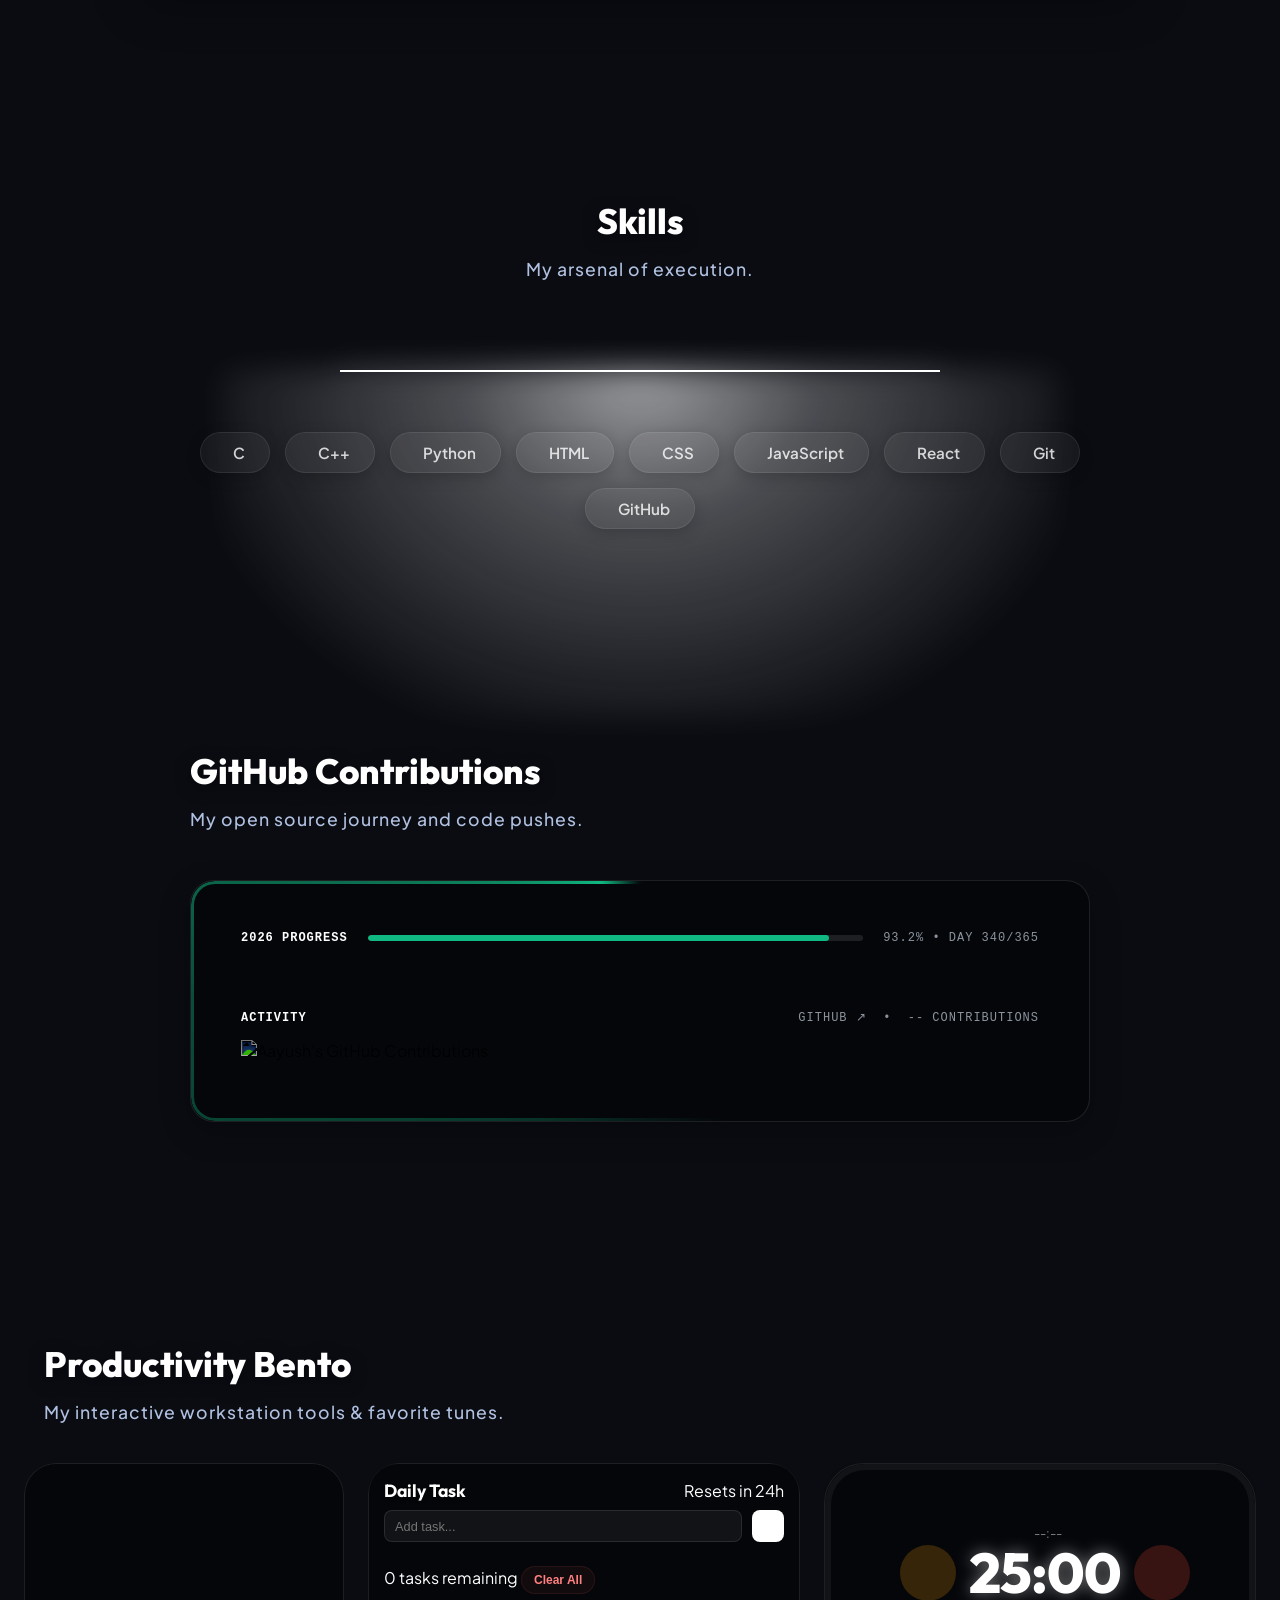
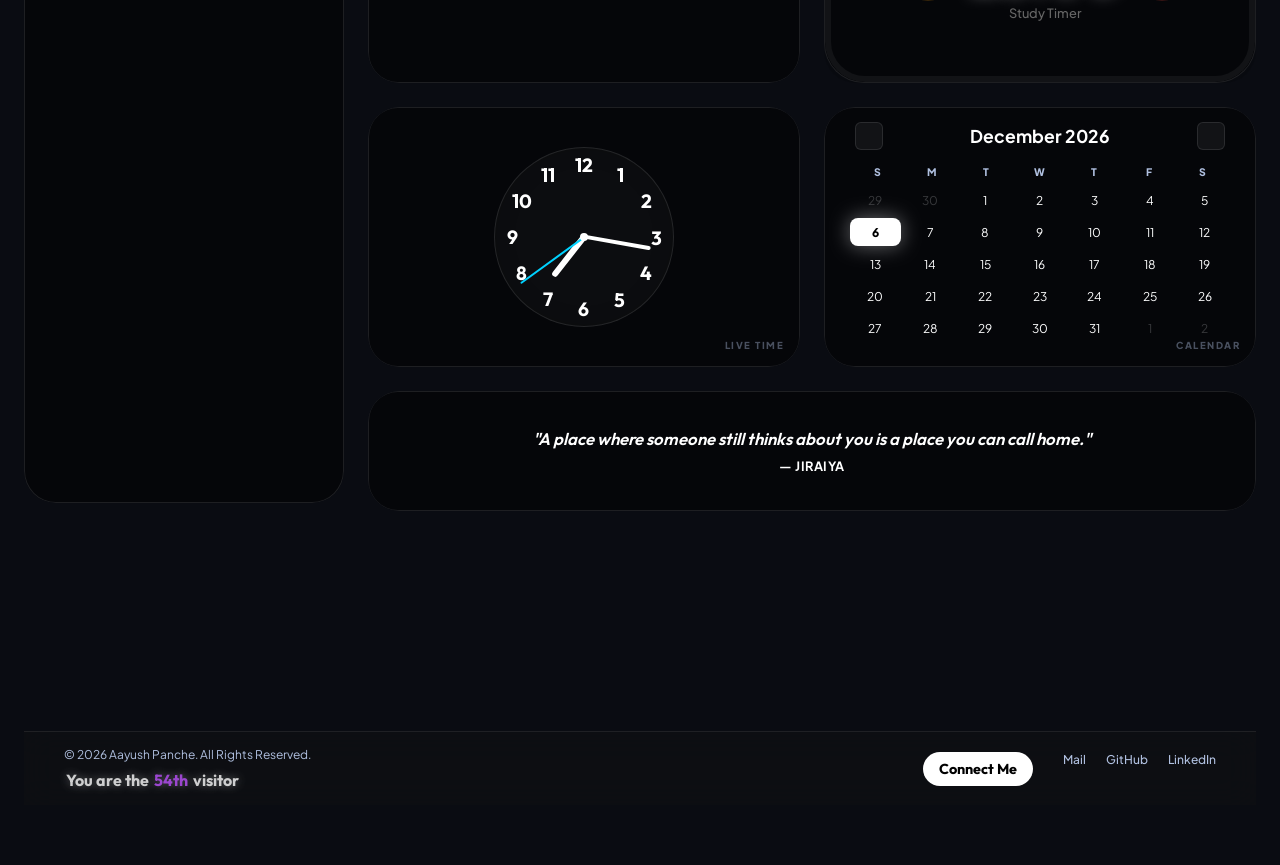
==== commit d0625a49: "Commit any remaining index.html changes" ====
--- a/index.html
+++ b/index.html
@@ -9,9 +9,11 @@
   <link rel="icon" type="image/x-icon" href="images/profile pic.jpg" />
 
   <!-- SEO & Open Graph Tags -->
-  <meta name="description" content="I build creative and user-focused web experiences while continuously learning, experimenting and growing as a developer.">
+  <meta name="description"
+    content="I build creative and user-focused web experiences while continuously learning, experimenting and growing as a developer.">
   <meta property="og:title" content="Aayush Panche — Portfolio">
-  <meta property="og:description" content="I build creative and user-focused web experiences while continuously learning, experimenting and growing as a developer.">
+  <meta property="og:description"
+    content="I build creative and user-focused web experiences while continuously learning, experimenting and growing as a developer.">
   <meta property="og:image" content="https://aayushpancheofficial.github.io/my-portfolio/images/profile%20pic.jpg">
   <meta property="og:url" content="https://aayushpancheofficial.github.io/my-portfolio/">
   <meta name="twitter:card" content="summary_large_image">
@@ -80,12 +82,14 @@
           </div>
         </div>
       </div>
-      
+
       <div class="hero-center">
         <h1 class="hero-name stylish-font">AAYUSH PANCHE</h1>
-        <h2 class="hero-subtitle">&lt; <span class="typewriter-text">Engineer</span><span class="cursor">|</span> /&gt;</h2>
-        <p class="hero-desc">I build creative and user-focused web experiences while continuously learning, experimenting and growing as a developer.</p>
-        
+        <h2 class="hero-subtitle">&lt; <span class="typewriter-text">Engineer</span><span class="cursor">|</span> /&gt;
+        </h2>
+        <p class="hero-desc">I build creative and user-focused web experiences while continuously learning,
+          experimenting and growing as a developer.</p>
+
         <div class="hero-info-row">
           <span class="info-item"><i class="ph ph-map-pin"></i> RAIPUR, CG</span>
           <span class="info-divider">|</span>
@@ -95,7 +99,8 @@
         <!-- Quick Actions -->
         <div class="hero-actions">
           <a href="work.html" class="hero-btn-action work-btn">View My Work <i class="ph ph-arrow-up-right"></i></a>
-          <a href="#" id="hero-contact-btn" class="hero-btn-action contact-btn"><i class="ph ph-paper-plane-tilt"></i> Contact Me</a>
+          <a href="#" id="hero-contact-btn" class="hero-btn-action contact-btn"><i class="ph ph-paper-plane-tilt"></i>
+            Contact Me</a>
         </div>
 
         <div id="music-card-widget" class="spotify-mini-card">
@@ -112,18 +117,23 @@
             <i id="spotify-play-btn" class="ph-fill ph-play-circle"></i>
           </div>
         </div>
-        
+
         <div class="social-row">
-          <a href="https://www.linkedin.com/in/aayushpanche2005" class="social-btn" target="_blank"><i class="ph ph-linkedin-logo"></i></a>
-          <a href="https://github.com/aayushpancheofficial" class="social-btn" target="_blank"><i class="ph ph-github-logo"></i></a>
-          <a href="https://youtube.com/@analyca5?si=iyAcopOR0A4UPEs9" class="social-btn" target="_blank"><i class="ph ph-youtube-logo"></i></a>
-          <a href="https://www.instagram.com/iam_aayush005/" class="social-btn" target="_blank"><i class="ph ph-instagram-logo"></i></a>
+          <a href="https://www.linkedin.com/in/aayushpanche2005" class="social-btn" target="_blank"><i
+              class="ph ph-linkedin-logo"></i></a>
+          <a href="https://github.com/aayushpancheofficial" class="social-btn" target="_blank"><i
+              class="ph ph-github-logo"></i></a>
+          <a href="https://youtube.com/@analyca5?si=iyAcopOR0A4UPEs9" class="social-btn" target="_blank"><i
+              class="ph ph-youtube-logo"></i></a>
+          <a href="https://www.instagram.com/iam_aayush005/" class="social-btn" target="_blank"><i
+              class="ph ph-instagram-logo"></i></a>
           <a href="mailto:aayushpanche135@gmail.com" class="social-btn"><i class="ph ph-envelope-simple"></i></a>
           <a href="https://pin.it/324Leur2D" class="social-btn" target="_blank"><i class="ph ph-pinterest-logo"></i></a>
-          <a href="https://x.com/iam_aayush005" class="social-btn" target="_blank"><i class="ph ph-twitter-logo"></i></a>
-        </div>
-      </div>
-      
+          <a href="https://x.com/iam_aayush005" class="social-btn" target="_blank"><i
+              class="ph ph-twitter-logo"></i></a>
+        </div>
+      </div>
+
       <div class="hero-right">
         <div class="character-wrapper">
           <img src="images/magic.png" alt="3D Avatar" class="character-img">
@@ -218,8 +228,10 @@
             <div class="skill-pill" style="--i:4;"><i class="devicon-python-plain colored"></i><span>Python</span></div>
             <div class="skill-pill" style="--i:5;"><i class="devicon-html5-plain colored"></i><span>HTML</span></div>
             <div class="skill-pill" style="--i:6;"><i class="devicon-css3-plain colored"></i><span>CSS</span></div>
-            <div class="skill-pill" style="--i:7;"><i class="devicon-javascript-plain colored"></i><span>JavaScript</span></div>
-            <div class="skill-pill" style="--i:8;"><i class="devicon-react-original colored"></i><span>React</span></div>
+            <div class="skill-pill" style="--i:7;"><i
+                class="devicon-javascript-plain colored"></i><span>JavaScript</span></div>
+            <div class="skill-pill" style="--i:8;"><i class="devicon-react-original colored"></i><span>React</span>
+            </div>
             <div class="skill-pill" style="--i:10;"><i class="devicon-git-plain colored"></i><span>Git</span></div>
             <div class="skill-pill" style="--i:11;"><i class="devicon-github-original"></i><span>GitHub</span></div>
           </div>
@@ -245,19 +257,25 @@
 
           <div class="github-inner" style="position: relative; padding: 25px; z-index: 1;">
             <!-- Year Progress Row -->
-            <div class="activity-top-row" style="display: flex; justify-content: space-between; align-items: center; margin-bottom: 25px; font-family: 'Space Mono', monospace; font-size: 0.75rem; color: #8b949e; text-transform: uppercase; letter-spacing: 1px;">
+            <div class="activity-top-row"
+              style="display: flex; justify-content: space-between; align-items: center; margin-bottom: 25px; font-family: 'Space Mono', monospace; font-size: 0.75rem; color: #8b949e; text-transform: uppercase; letter-spacing: 1px;">
               <span id="year-progress-label" style="font-weight: 700; color: #fff;">2026 PROGRESS</span>
-              <div style="flex: 1; margin: 0 20px; height: 6px; background: rgba(255,255,255,0.1); border-radius: 4px; overflow: hidden; position: relative;">
-                <div id="year-progress-fill" style="position: absolute; left: 0; top: 0; height: 100%; width: 0%; background: #10b981; border-radius: 4px; transition: width 1.5s cubic-bezier(0.4, 0, 0.2, 1);"></div>
+              <div
+                style="flex: 1; margin: 0 20px; height: 6px; background: rgba(255,255,255,0.1); border-radius: 4px; overflow: hidden; position: relative;">
+                <div id="year-progress-fill"
+                  style="position: absolute; left: 0; top: 0; height: 100%; width: 0%; background: #10b981; border-radius: 4px; transition: width 1.5s cubic-bezier(0.4, 0, 0.2, 1);">
+                </div>
               </div>
               <span id="year-progress-text">0% &bull; DAY 0/365</span>
             </div>
 
             <!-- Tech Stack Row (Infinity Marquee) -->
-            <div class="marquee-container" style="overflow: hidden; margin-bottom: 40px; filter: drop-shadow(0 4px 6px rgba(0,0,0,0.3)); position: relative; -webkit-mask-image: linear-gradient(to right, transparent, black 10%, black 90%, transparent); mask-image: linear-gradient(to right, transparent, black 10%, black 90%, transparent);">
-              
-              <div class="marquee-content" style="display: flex; width: max-content; animation: scroll-marquee 15s linear infinite; font-size: 1.8rem;">
-                
+            <div class="marquee-container"
+              style="overflow: hidden; margin-bottom: 40px; filter: drop-shadow(0 4px 6px rgba(0,0,0,0.3)); position: relative; -webkit-mask-image: linear-gradient(to right, transparent, black 10%, black 90%, transparent); mask-image: linear-gradient(to right, transparent, black 10%, black 90%, transparent);">
+
+              <div class="marquee-content"
+                style="display: flex; width: max-content; animation: scroll-marquee 15s linear infinite; font-size: 1.8rem;">
+
                 <!-- Group 1 -->
                 <div style="display: flex; gap: 30px; margin-right: 30px;">
                   <i class="devicon-tailwindcss-plain colored" title="Tailwind CSS"></i>
@@ -294,29 +312,38 @@
             </div>
 
             <!-- Activity Header -->
-            <div style="display: flex; justify-content: space-between; align-items: center; margin-bottom: 15px; font-family: 'Space Mono', monospace; font-size: 0.75rem; color: #8b949e; text-transform: uppercase; letter-spacing: 1px;">
+            <div
+              style="display: flex; justify-content: space-between; align-items: center; margin-bottom: 15px; font-family: 'Space Mono', monospace; font-size: 0.75rem; color: #8b949e; text-transform: uppercase; letter-spacing: 1px;">
               <span style="font-weight: 700; color: #fff;">ACTIVITY</span>
               <div>
-                <a href="https://github.com/aayushpancheofficial" target="_blank" style="color: #8b949e; text-decoration: none; transition: color 0.3s;" onmouseover="this.style.color='#fff'" onmouseout="this.style.color='#8b949e'">GITHUB ↗</a>
+                <a href="https://github.com/aayushpancheofficial" target="_blank"
+                  style="color: #8b949e; text-decoration: none; transition: color 0.3s;"
+                  onmouseover="this.style.color='#fff'" onmouseout="this.style.color='#8b949e'">GITHUB ↗</a>
                 &nbsp;&bull;&nbsp; <span id="github-contributions-count">--</span> CONTRIBUTIONS
               </div>
             </div>
 
-            <!-- The Graph Container -->
-            <div class="graph-container" style="width: 100%; display: flex; flex-direction: column; align-items: flex-end; overflow: hidden; padding-bottom: 10px;">
-              <div id="github-graph-grid" style="display: flex; gap: 3px; max-width: 100%; overflow-x: auto; scrollbar-width: none;"></div>
+            <!-- The Graph Container without horizontal scroll -->
+            <div class="graph-container" id="github-graph-container"
+              style="width: 100%; display: flex; justify-content: center; align-items: center; overflow: hidden; padding-bottom: 10px;">
+              <img src="https://ghchart.rshah.org/40c463/aayushpancheofficial" alt="Aayush's GitHub Contributions"
+                style="width: 100%; height: auto; max-width: 100%; display: block; filter: invert(1) hue-rotate(180deg) brightness(1.4) contrast(1.2); opacity: 0.9; object-fit: contain;" />
             </div>
 
             <style>
               @keyframes scroll-marquee {
-                0% { transform: translateX(0); }
-                100% { transform: translateX(-50%); }
+                0% {
+                  transform: translateX(0);
+                }
+
+                100% {
+                  transform: translateX(-50%);
+                }
               }
-              #github-graph-grid::-webkit-scrollbar { display: none; }
             </style>
 
             <script>
-              (function() {
+              (function () {
                 const now = new Date();
                 const year = now.getFullYear();
                 const start = new Date(year, 0, 1);
@@ -324,55 +351,20 @@
                 const totalDays = Math.ceil((end - start) / (1000 * 60 * 60 * 24));
                 const daysPassed = Math.floor((now - start) / (1000 * 60 * 60 * 24)) + 1;
                 const percent = ((daysPassed / totalDays) * 100).toFixed(1);
-                
+
                 document.getElementById('year-progress-label').textContent = year + " PROGRESS";
                 document.getElementById('year-progress-text').innerHTML = percent + "% &bull; DAY " + daysPassed + "/" + totalDays;
                 setTimeout(() => {
                   const fill = document.getElementById('year-progress-fill');
-                  if(fill) fill.style.width = percent + "%";
+                  if (fill) fill.style.width = percent + "%";
                 }, 500);
 
-                // Fetch GitHub contributions and build grid dynamically
+                // Fetch total GitHub contributions
                 fetch('https://github-contributions-api.deno.dev/aayushpancheofficial.json')
                   .then(res => res.json())
                   .then(data => {
-                    let totalThisYear = 0;
-                    const grid = document.getElementById('github-graph-grid');
-                    
-                    if (data && data.contributions) {
-                      data.contributions.forEach(week => {
-                        const hasCurrentYear = week.some(d => d.date.startsWith(year.toString()));
-                        if (hasCurrentYear) {
-                          const col = document.createElement('div');
-                          col.style.display = 'flex';
-                          col.style.flexDirection = 'column';
-                          col.style.gap = '3px';
-                          
-                          week.forEach(day => {
-                            const cell = document.createElement('div');
-                            cell.style.width = '10px';
-                            cell.style.height = '10px';
-                            cell.style.borderRadius = '2px';
-                            
-                            if (day.date.startsWith(year.toString())) {
-                              let bg = 'rgba(255,255,255,0.05)';
-                              if(day.contributionLevel === 'FIRST_QUARTILE') bg = '#0e4429';
-                              if(day.contributionLevel === 'SECOND_QUARTILE') bg = '#006d32';
-                              if(day.contributionLevel === 'THIRD_QUARTILE') bg = '#26a641';
-                              if(day.contributionLevel === 'FOURTH_QUARTILE') bg = '#39d353';
-                              
-                              cell.style.backgroundColor = bg;
-                              cell.title = day.contributionCount + " contributions on " + day.date;
-                              totalThisYear += day.contributionCount;
-                            } else {
-                              cell.style.backgroundColor = 'transparent';
-                            }
-                            col.appendChild(cell);
-                          });
-                          grid.appendChild(col);
-                        }
-                      });
-                      document.getElementById('github-contributions-count').textContent = totalThisYear;
+                    if (data && data.totalContributions !== undefined) {
+                      document.getElementById('github-contributions-count').textContent = data.totalContributions;
                     }
                   })
                   .catch(err => console.error('Failed to fetch contributions:', err));
@@ -397,7 +389,8 @@
 
 
     <section class="bento-container hidden-scroll-up" id="dashboard">
-      <div class="skills-header" style="max-width: 1400px; margin: 0 auto 40px auto; padding: 0 20px; text-align: left;">
+      <div class="skills-header"
+        style="max-width: 1400px; margin: 0 auto 40px auto; padding: 0 20px; text-align: left;">
         <h2 class="section-title">Productivity Bento</h2>
         <p class="skills-subtitle">My interactive workstation tools & favorite tunes.</p>
       </div>
@@ -547,7 +540,10 @@
           <button type="submit" class="submit-msg-btn" style="flex: 1;">
             <i class="ph ph-paper-plane-tilt"></i> Send Message
           </button>
-          <a href="https://calendly.com/" target="_blank" class="calendly-btn" style="flex: 1; display: flex; align-items: center; justify-content: center; gap: 8px; background: rgba(255,255,255,0.05); border: 1px solid rgba(255,255,255,0.1); color: #fff; border-radius: 12px; text-decoration: none; font-weight: 600; transition: 0.3s;" onmouseover="this.style.background='rgba(255,255,255,0.1)'" onmouseout="this.style.background='rgba(255,255,255,0.05)'">
+          <a href="https://calendly.com/" target="_blank" class="calendly-btn"
+            style="flex: 1; display: flex; align-items: center; justify-content: center; gap: 8px; background: rgba(255,255,255,0.05); border: 1px solid rgba(255,255,255,0.1); color: #fff; border-radius: 12px; text-decoration: none; font-weight: 600; transition: 0.3s;"
+            onmouseover="this.style.background='rgba(255,255,255,0.1)'"
+            onmouseout="this.style.background='rgba(255,255,255,0.05)'">
             <i class="ph ph-calendar-plus"></i> Book Meeting
           </a>
         </div>
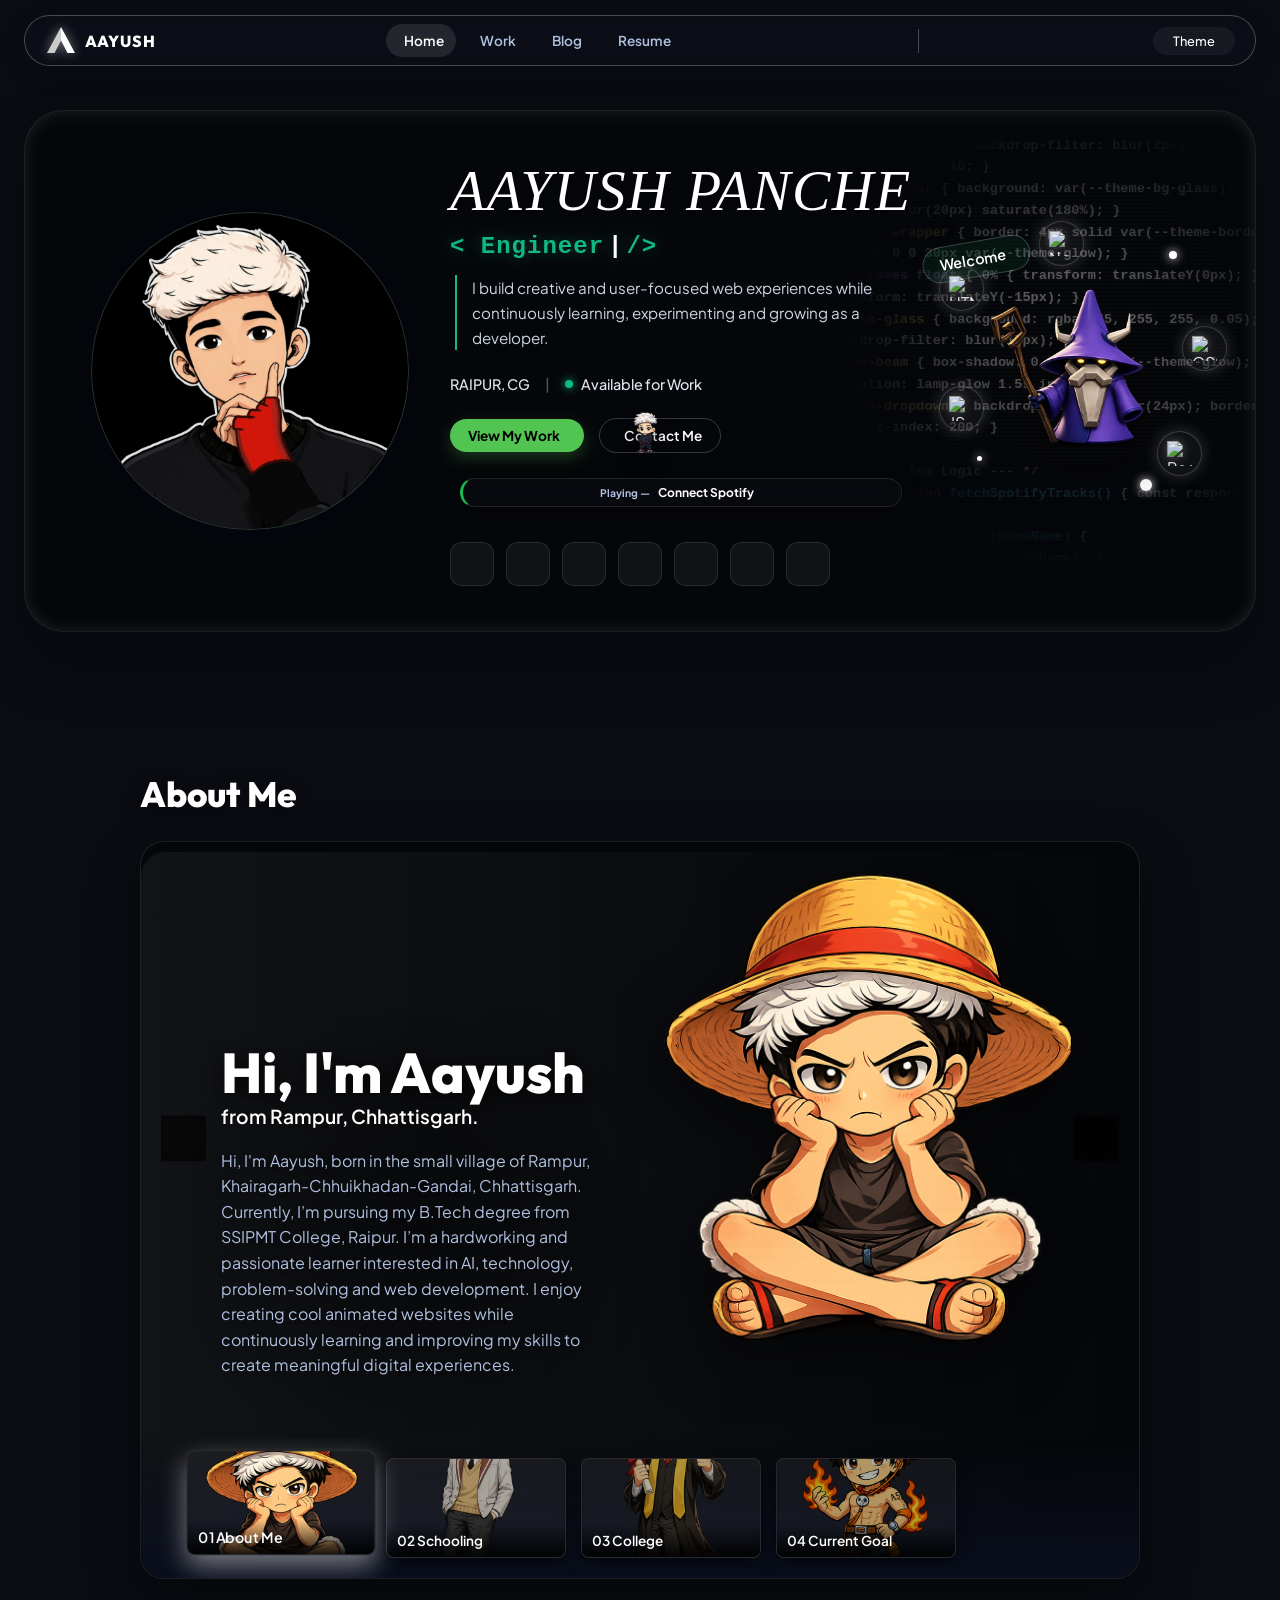
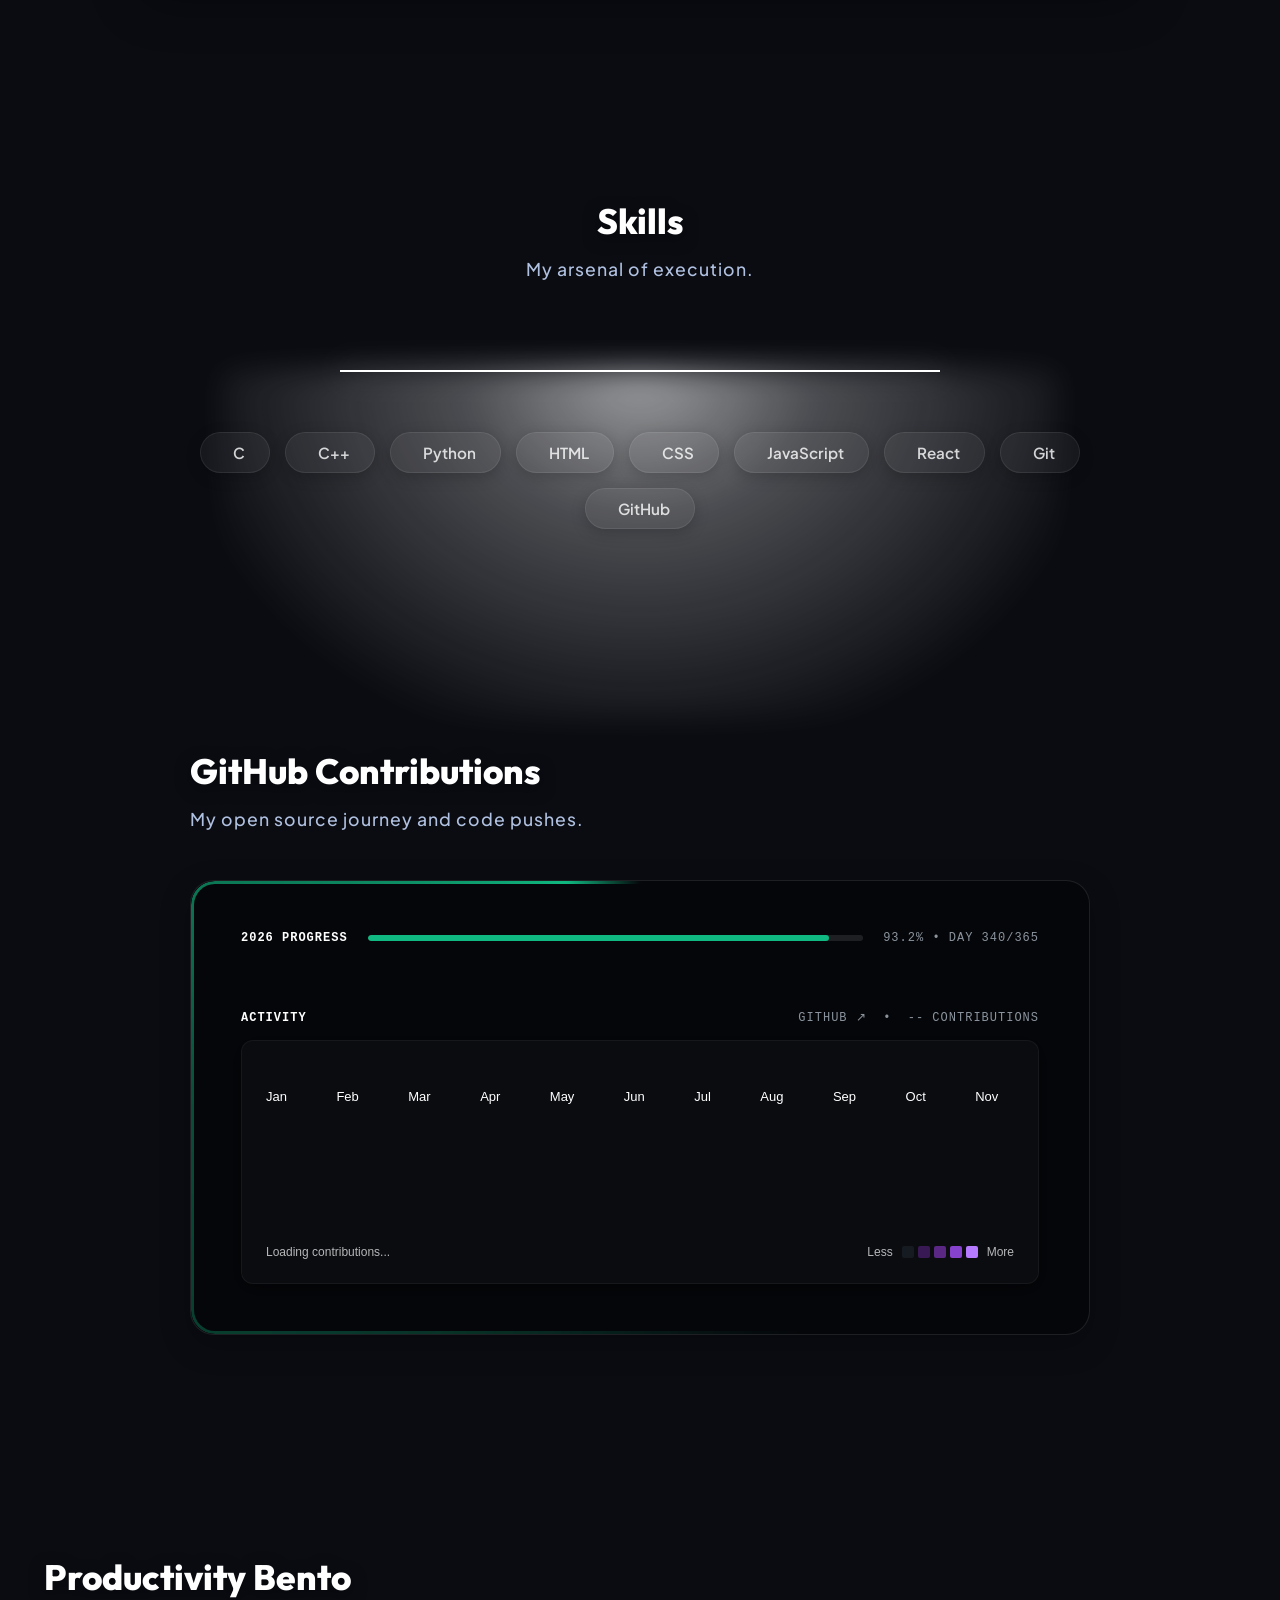
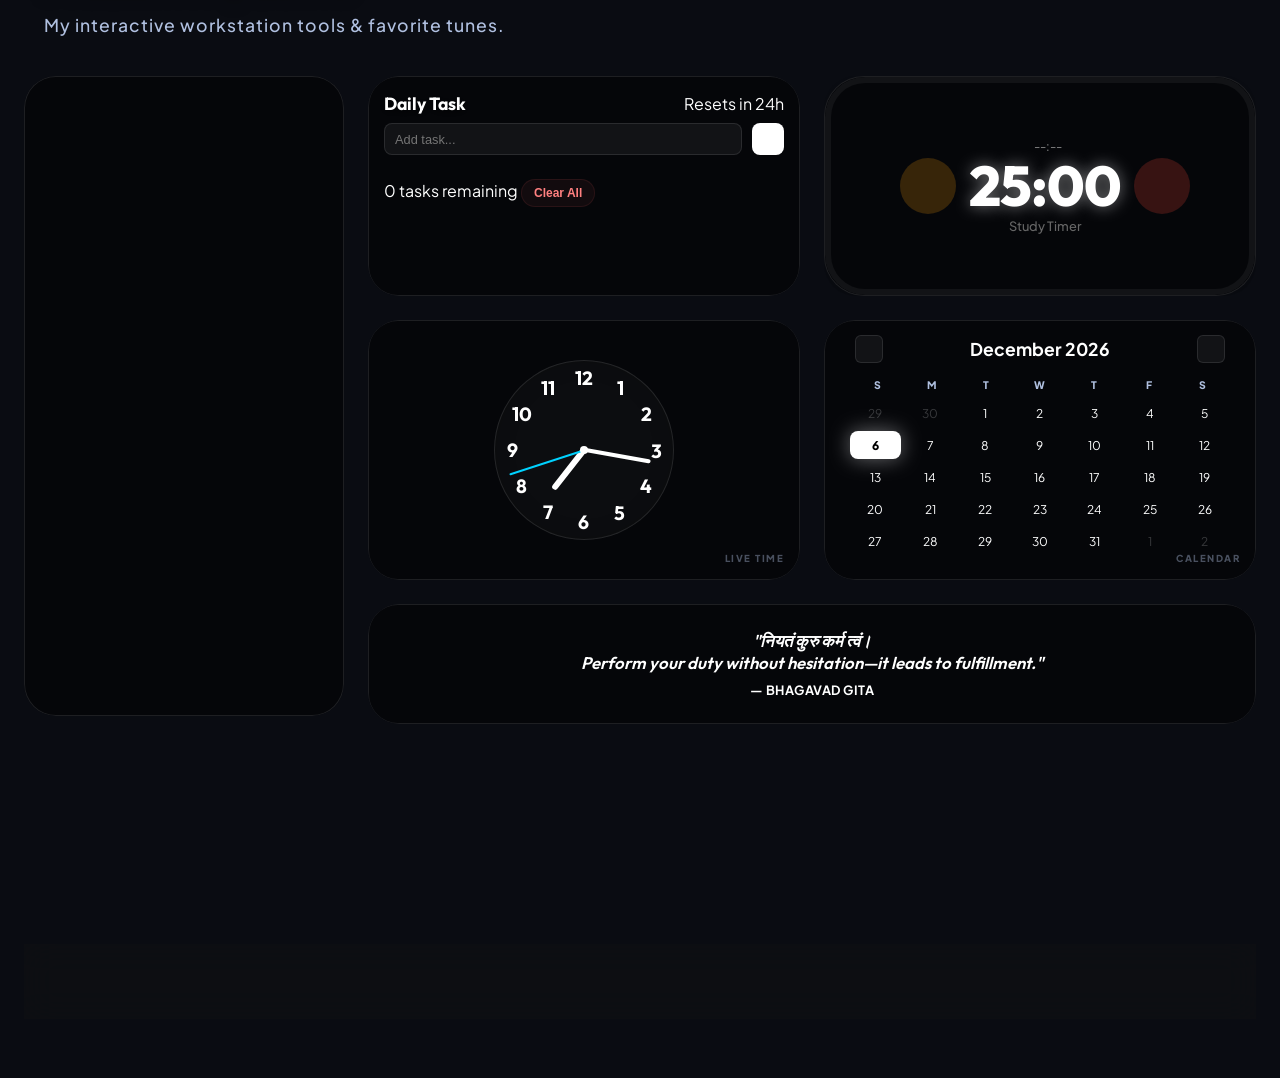
==== commit 48afbd3c: "Update GitHub calendar UI, add About section navigation, fix scroll layout jump" ====
--- a/index.html
+++ b/index.html
@@ -171,6 +171,10 @@
         <h2 class="section-title">About Me</h2>
         <div class="about-section-container">
           <div class="section-hero">
+            <!-- Navigation Arrows -->
+            <button class="about-nav-btn prev-btn" onclick="aboutPrev()"><i class="ph ph-caret-left"></i></button>
+            <button class="about-nav-btn next-btn" onclick="aboutNext()"><i class="ph ph-caret-right"></i></button>
+            
             <div class="section-overlay"></div>
             <div class="section-image-wrapper">
               <img src="images/abot-pic.png" id="about-main-img" alt="About Me Image">
@@ -322,12 +326,39 @@
                 &nbsp;&bull;&nbsp; <span id="github-contributions-count">--</span> CONTRIBUTIONS
               </div>
             </div>
-
-            <!-- The Graph Container without horizontal scroll -->
-            <div class="graph-container" id="github-graph-container"
-              style="width: 100%; display: flex; justify-content: center; align-items: center; overflow: hidden; padding-bottom: 10px;">
-              <img src="https://ghchart.rshah.org/40c463/aayushpancheofficial" alt="Aayush's GitHub Contributions"
-                style="width: 100%; height: auto; max-width: 100%; display: block; filter: invert(1) hue-rotate(180deg) brightness(1.4) contrast(1.2); opacity: 0.9; object-fit: contain;" />
+            <!-- Custom GitHub Calendar UI -->
+            <div class="custom-calendar-wrapper" style="background: #0a0c10; border-radius: 12px; padding: 24px; border: 1px solid rgba(255, 255, 255, 0.05); margin-top: 15px; box-shadow: 0 4px 20px rgba(0,0,0,0.5);">
+              
+              <div class="calendar-years" id="calendar-years" style="display: flex; justify-content: center; gap: 10px; margin-bottom: 24px;">
+                <!-- Generated by JS -->
+              </div>
+              
+              <div class="calendar-scroll" style="overflow-x: auto; padding-bottom: 15px; scrollbar-width: none; -ms-overflow-style: none;">
+                <style>
+                  .calendar-scroll::-webkit-scrollbar { display: none; }
+                </style>
+                <div style="min-width: 820px;">
+                  <div class="months" style="display: flex; justify-content: space-between; margin-bottom: 8px; color: #fff; font-size: 13px; font-weight: 500; font-family: -apple-system, BlinkMacSystemFont, 'Segoe UI', Roboto, Helvetica, Arial, sans-serif; padding-right: 15px;">
+                    <span>Jan</span><span>Feb</span><span>Mar</span><span>Apr</span><span>May</span><span>Jun</span><span>Jul</span><span>Aug</span><span>Sep</span><span>Oct</span><span>Nov</span><span>Dec</span>
+                  </div>
+                  <div id="calendar-grid" style="display: grid; grid-template-rows: repeat(7, 12px); grid-auto-flow: column; grid-auto-columns: 12px; gap: 4px;">
+                    <!-- dynamically injected via JS -->
+                  </div>
+                </div>
+              </div>
+
+              <div class="calendar-footer" style="display: flex; justify-content: space-between; align-items: center; flex-wrap: wrap; gap: 10px; margin-top: 10px; font-size: 12px; color: #fff; font-family: -apple-system, BlinkMacSystemFont, 'Segoe UI', Roboto, Helvetica, Arial, sans-serif;">
+                <span id="calendar-total" style="color: rgba(255,255,255,0.7);">Loading contributions...</span>
+                <div class="legend" style="display: flex; align-items: center; gap: 4px; color: rgba(255,255,255,0.7);">
+                  <span style="margin-right: 5px;">Less</span>
+                  <span style="width: 12px; height: 12px; background: #161b22; border-radius: 2px;"></span>
+                  <span style="width: 12px; height: 12px; background: #391954; border-radius: 2px;"></span>
+                  <span style="width: 12px; height: 12px; background: #5b2785; border-radius: 2px;"></span>
+                  <span style="width: 12px; height: 12px; background: #8642cc; border-radius: 2px;"></span>
+                  <span style="width: 12px; height: 12px; background: #b57aff; border-radius: 2px;"></span>
+                  <span style="margin-left: 5px;">More</span>
+                </div>
+              </div>
             </div>
 
             <style>
@@ -359,12 +390,101 @@
                   if (fill) fill.style.width = percent + "%";
                 }, 500);
 
+                // GitHub Graph Logic
+                let fullData = null;
+                const container = document.getElementById('calendar-grid');
+                const yearsContainer = document.getElementById('calendar-years');
+                const totalSpan = document.getElementById('calendar-total');
+                const countHeader = document.getElementById('github-contributions-count');
+                
+                const levelsMap = {
+                  0: "#161b22",
+                  1: "#391954",
+                  2: "#5b2785",
+                  3: "#8642cc",
+                  4: "#b57aff"
+                };
+
+                function renderCalendar(yearToRender) {
+                  container.innerHTML = '';
+                  
+                  // Update active button
+                  document.querySelectorAll('.year-btn').forEach(btn => {
+                    if(parseInt(btn.dataset.year) === yearToRender) {
+                      btn.style.background = '#39225f';
+                      btn.style.border = '1px solid #5b2785';
+                      btn.style.color = '#fff';
+                    } else {
+                      btn.style.background = 'transparent';
+                      btn.style.border = '1px solid rgba(255,255,255,0.1)';
+                      btn.style.color = 'rgba(255,255,255,0.5)';
+                    }
+                  });
+
+                  // Filter days for the year
+                  const days = fullData.contributions.filter(d => d.date.startsWith(yearToRender.toString()));
+                  const total = fullData.total[yearToRender] || 0;
+                  
+                  totalSpan.textContent = `${total} contributions in ${yearToRender}`;
+                  if(yearToRender === year) {
+                    countHeader.textContent = total;
+                  }
+
+                  // Determine start day of the week for Jan 1st
+                  if(days.length > 0) {
+                    const firstDate = new Date(days[0].date);
+                    let emptyDays = firstDate.getDay();
+                    for(let i = 0; i < emptyDays; i++) {
+                      const block = document.createElement('div');
+                      block.style.width = '12px';
+                      block.style.height = '12px';
+                      block.style.borderRadius = '2px';
+                      block.style.backgroundColor = 'transparent';
+                      container.appendChild(block);
+                    }
+                    
+                    days.forEach(day => {
+                      const block = document.createElement('div');
+                      block.style.width = '12px';
+                      block.style.height = '12px';
+                      block.style.borderRadius = '2px';
+                      block.style.backgroundColor = levelsMap[day.level] || "#161b22";
+                      block.title = `${day.count} contributions on ${day.date}`;
+                      container.appendChild(block);
+                    });
+                  }
+                }
+
                 // Fetch total GitHub contributions
-                fetch('https://github-contributions-api.deno.dev/aayushpancheofficial.json')
+                fetch('https://github-contributions-api.jogruber.de/v4/aayushpancheofficial?y=all')
                   .then(res => res.json())
                   .then(data => {
-                    if (data && data.totalContributions !== undefined) {
-                      document.getElementById('github-contributions-count').textContent = data.totalContributions;
+                    if (data && data.contributions) {
+                      fullData = data;
+                      // Generate year buttons
+                      const years = Object.keys(data.total).filter(y => y !== 'lastYear' && y !== '2025').map(Number).sort((a, b) => b - a);
+                      yearsContainer.innerHTML = '';
+                      years.forEach(y => {
+                        const btn = document.createElement('button');
+                        btn.className = 'year-btn';
+                        btn.dataset.year = y;
+                        btn.textContent = y;
+                        btn.style.padding = '5px 15px';
+                        btn.style.borderRadius = '20px';
+                        btn.style.cursor = 'pointer';
+                        btn.style.fontSize = '14px';
+                        btn.style.fontWeight = '600';
+                        btn.style.fontFamily = 'inherit';
+                        btn.style.transition = 'all 0.3s';
+                        
+                        btn.addEventListener('click', () => {
+                          renderCalendar(y);
+                        });
+                        yearsContainer.appendChild(btn);
+                      });
+
+                      const latestYear = years.includes(year) ? year : years[0];
+                      renderCalendar(latestYear);
                     }
                   })
                   .catch(err => console.error('Failed to fetch contributions:', err));
--- a/css/home.css
+++ b/css/home.css
@@ -1651,8 +1651,42 @@
   background: linear-gradient(to right, rgba(255, 255, 255, 0.05) 0%, transparent 100%);
   z-index: 1;
   border-radius: 24px;
-
-}
+}
+
+/* About Navigation Arrows */
+.about-nav-btn {
+  position: absolute;
+  top: 40%;
+  transform: translateY(-50%);
+  background: rgba(0, 0, 0, 0.6);
+  border: 1px solid rgba(255, 255, 255, 0.2);
+  color: white;
+  width: 45px;
+  height: 45px;
+  border-radius: 50%;
+  display: flex;
+  justify-content: center;
+  align-items: center;
+  font-size: 1.5rem;
+  cursor: pointer;
+  z-index: 10;
+  transition: all 0.3s ease;
+  backdrop-filter: blur(4px);
+}
+
+.about-nav-btn:hover {
+  background: rgba(255, 255, 255, 0.2);
+  transform: translateY(-50%) scale(1.1);
+}
+
+.about-nav-btn.prev-btn {
+  left: 20px;
+}
+
+.about-nav-btn.next-btn {
+  right: 20px;
+}
+
 
 @keyframes sectionFadeInUp {
   from {
@@ -1940,8 +1974,18 @@
   .section-hero {
     padding: 30px 15px 120px 15px;
     align-items: center;
-    min-height: auto;
-  }
+    min-height: 520px; /* Prevent layout jump */
+  }
+
+  .about-nav-btn {
+    width: 35px;
+    height: 35px;
+    font-size: 1.2rem;
+    top: 35%;
+  }
+
+  .about-nav-btn.prev-btn { left: 10px; }
+  .about-nav-btn.next-btn { right: 10px; }
 
   .section-image-wrapper img {
     height: 45vh !important;
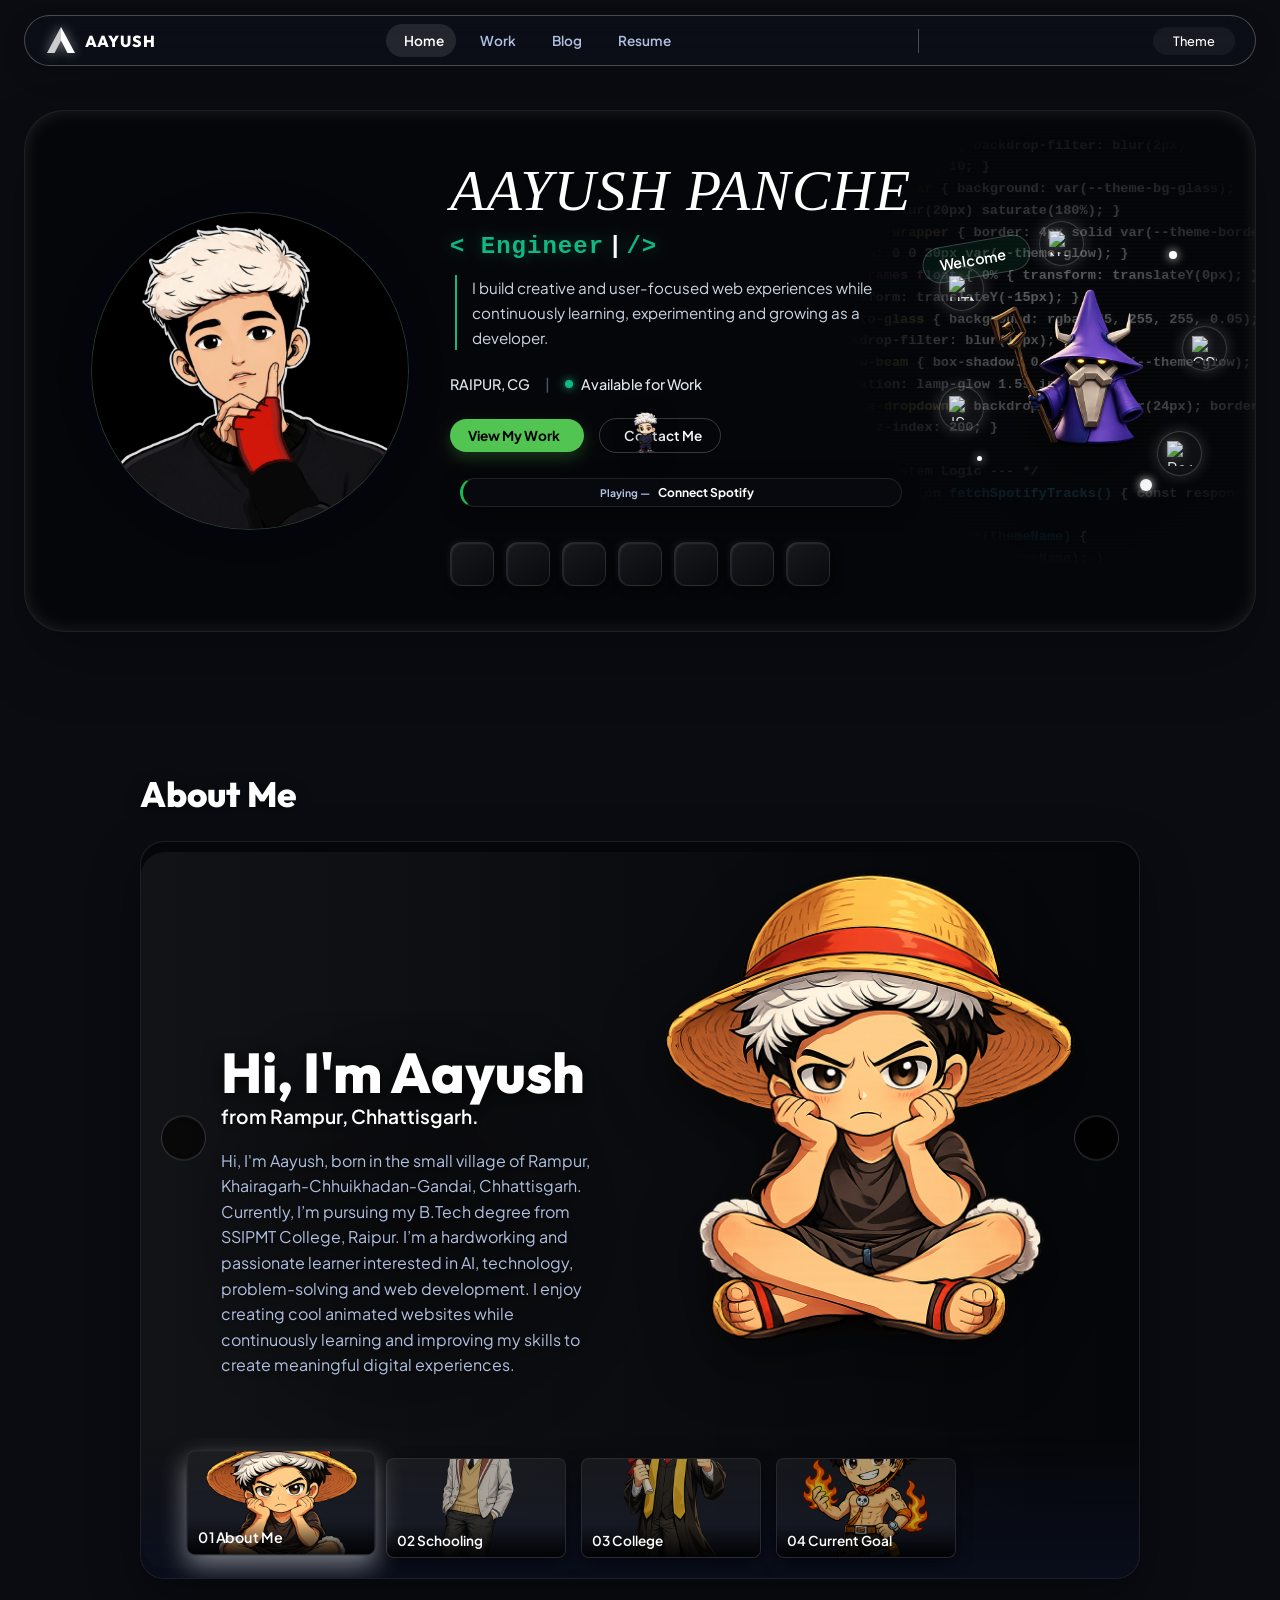
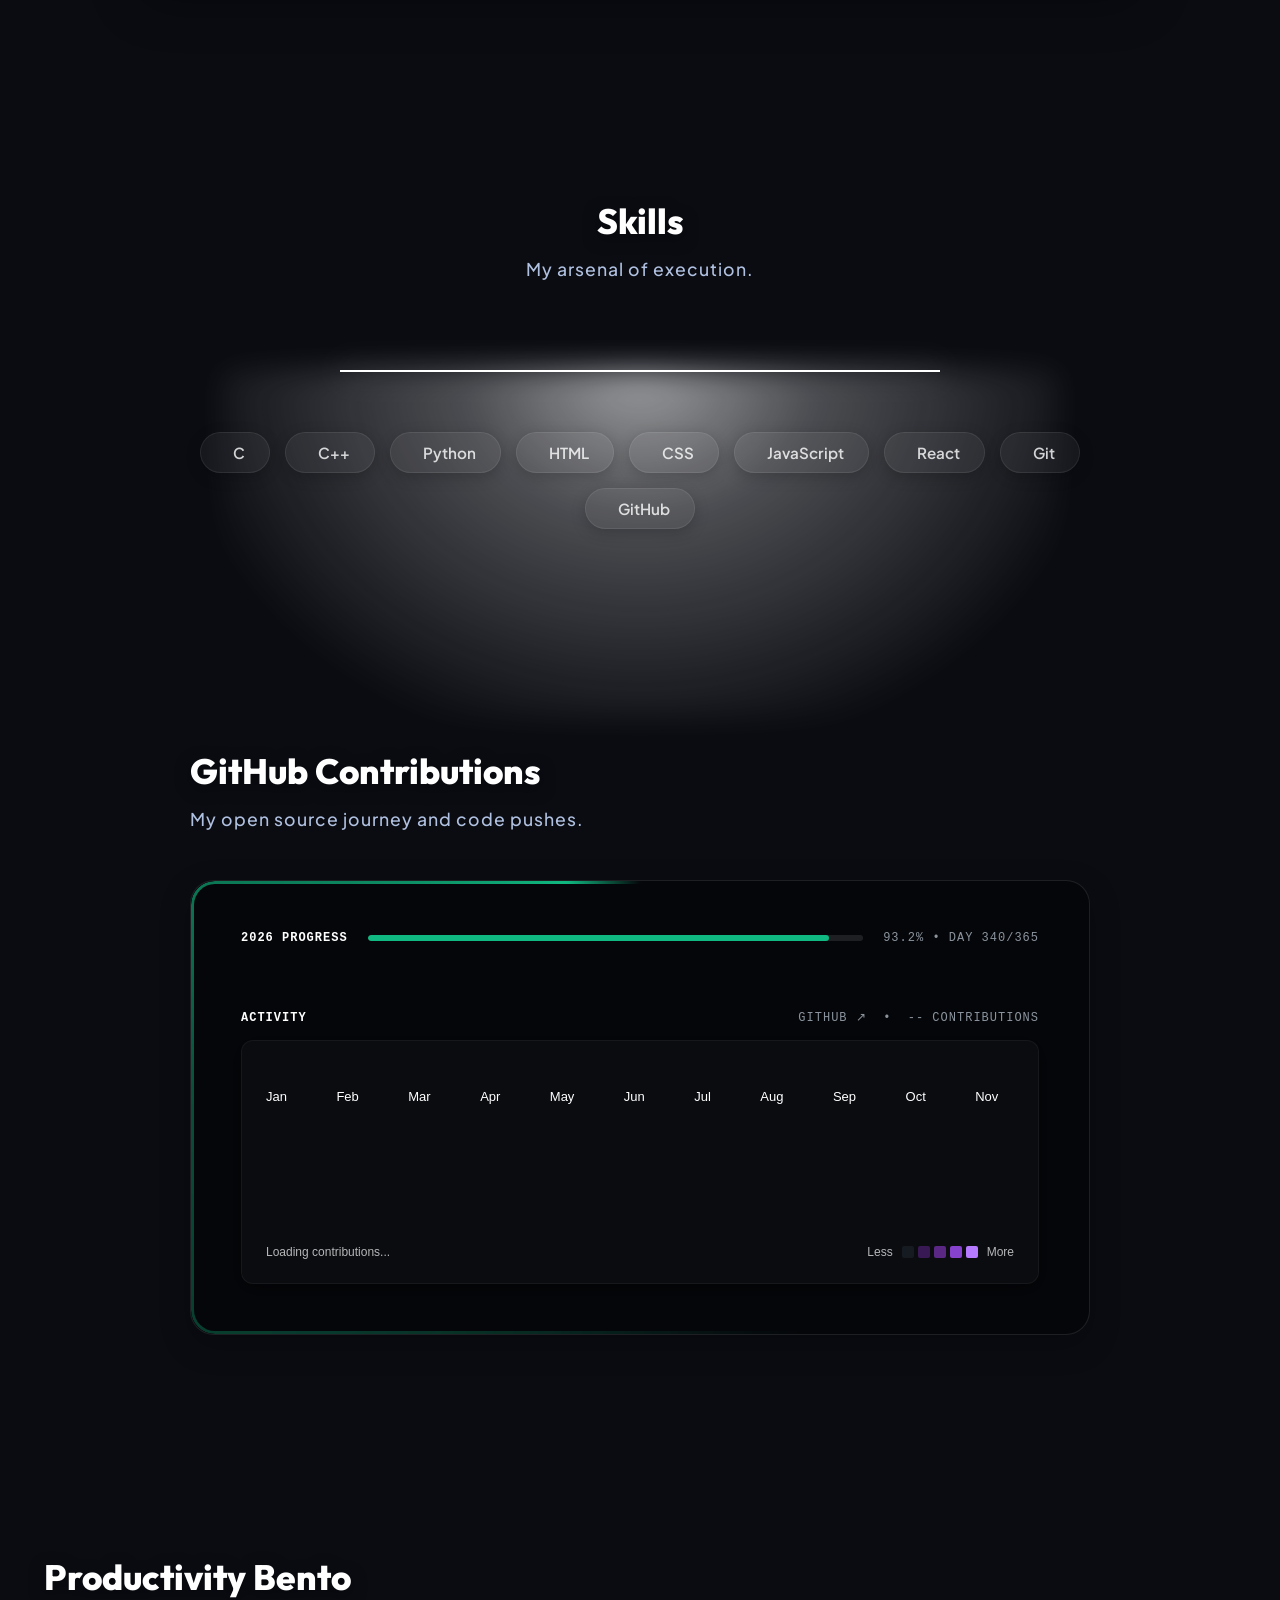
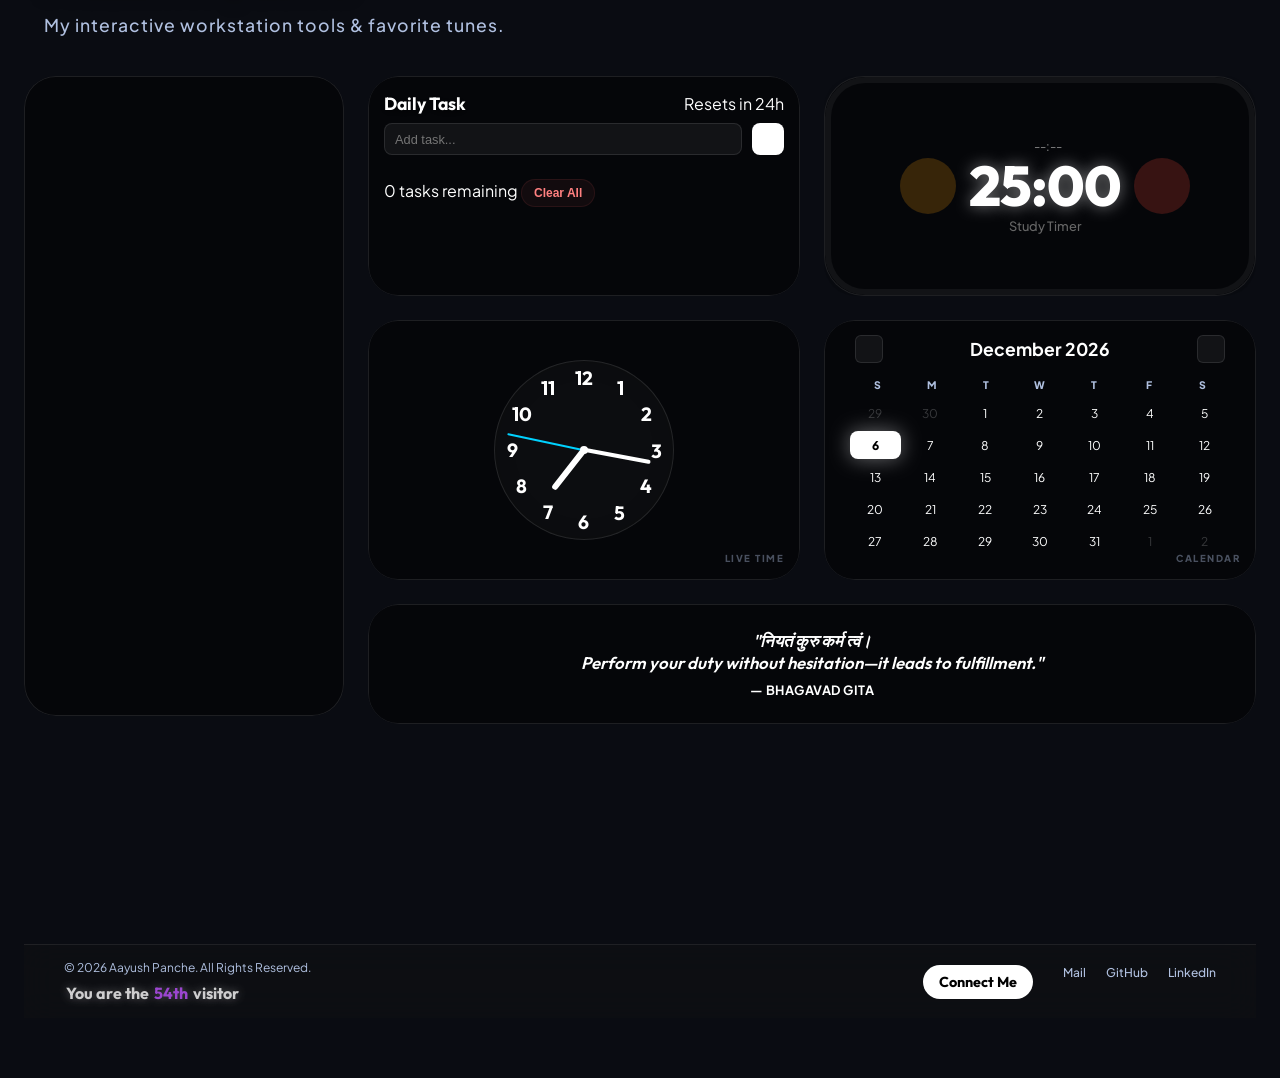
==== commit f49a4fbb: "Fix activity header overlap and add 3D styling to social icons" ====
--- a/index.html
+++ b/index.html
@@ -317,8 +317,8 @@
 
             <!-- Activity Header -->
             <div
-              style="display: flex; justify-content: space-between; align-items: center; margin-bottom: 15px; font-family: 'Space Mono', monospace; font-size: 0.75rem; color: #8b949e; text-transform: uppercase; letter-spacing: 1px;">
-              <span style="font-weight: 700; color: #fff;">ACTIVITY</span>
+              style="display: flex; justify-content: space-between; align-items: center; flex-wrap: wrap; gap: 8px; margin-bottom: 15px; font-family: 'Space Mono', monospace; font-size: 0.75rem; color: #8b949e; text-transform: uppercase; letter-spacing: 1px;">
+              <span style="font-weight: 700; color: #fff; flex-shrink: 0;">ACTIVITY</span>
               <div>
                 <a href="https://github.com/aayushpancheofficial" target="_blank"
                   style="color: #8b949e; text-decoration: none; transition: color 0.3s;"
--- a/css/home.css
+++ b/css/home.css
@@ -1211,8 +1211,12 @@
   width: 44px;
   height: 44px;
   border-radius: 12px;
-  background: rgba(255, 255, 255, 0.05);
+  background: linear-gradient(145deg, rgba(255, 255, 255, 0.08), rgba(255, 255, 255, 0.02));
   border: 1px solid rgba(255, 255, 255, 0.1);
+  box-shadow: 
+    4px 4px 10px rgba(0, 0, 0, 0.4),
+    -2px -2px 6px rgba(255, 255, 255, 0.05),
+    inset 1px 1px 2px rgba(255, 255, 255, 0.1);
   color: var(--theme-text);
   font-size: 1.3rem;
   text-decoration: none;
@@ -1220,7 +1224,12 @@
 }
 
 .social-btn:hover {
-  transform: translateY(-4px);
+  transform: translateY(-4px) scale(1.05);
+  background: linear-gradient(145deg, rgba(255, 255, 255, 0.12), rgba(255, 255, 255, 0.04));
+  box-shadow: 
+    6px 6px 15px rgba(0, 0, 0, 0.5),
+    -2px -2px 8px rgba(255, 255, 255, 0.08),
+    inset 1px 1px 2px rgba(255, 255, 255, 0.2);
 }
 
 /* Default Brand Colors */
@@ -1954,9 +1963,16 @@
     justify-content: center;
     max-width: 100%;
     margin: 0 auto;
-    gap: 8px;
-    flex-wrap: wrap;
+    gap: 6px;
+    flex-wrap: nowrap;
     width: 100%;
+    overflow-x: auto;
+    padding-bottom: 5px;
+    scrollbar-width: none;
+  }
+  
+  .social-row::-webkit-scrollbar {
+    display: none;
   }
 
   .social-btn {
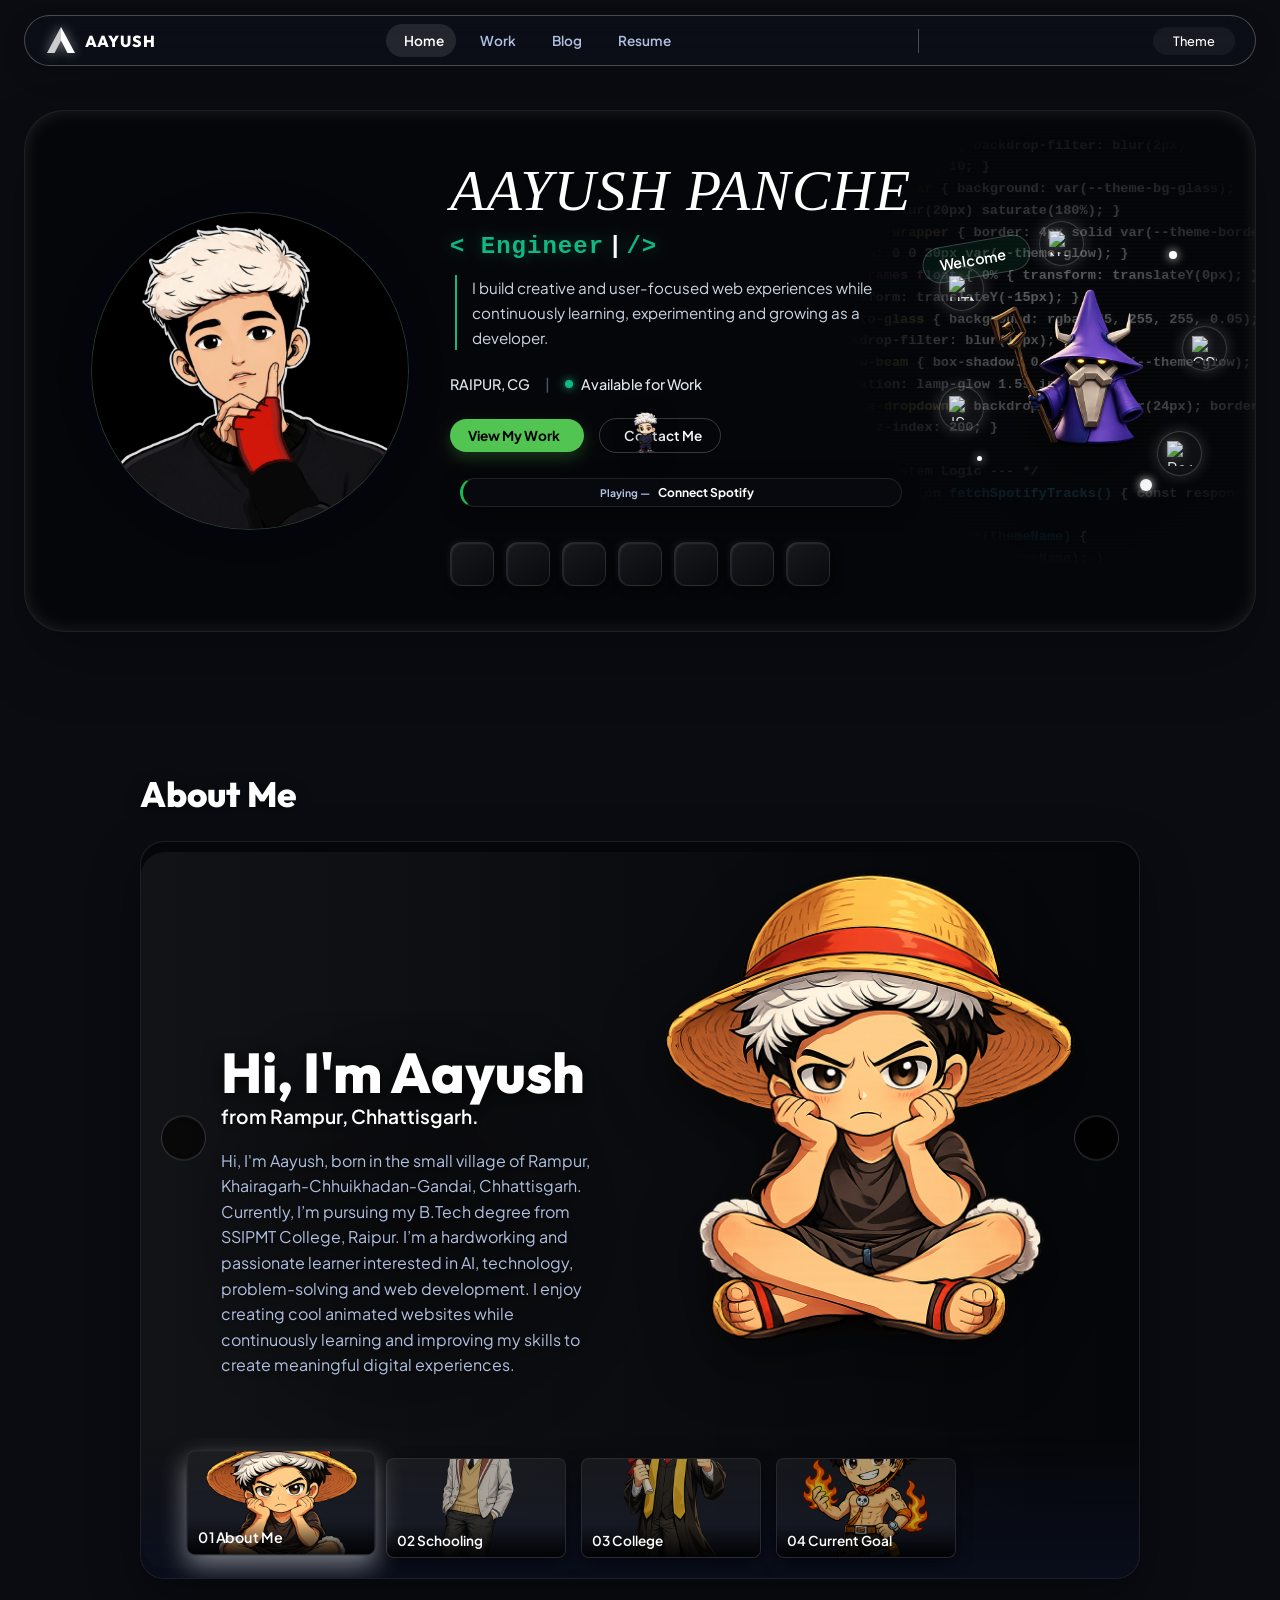
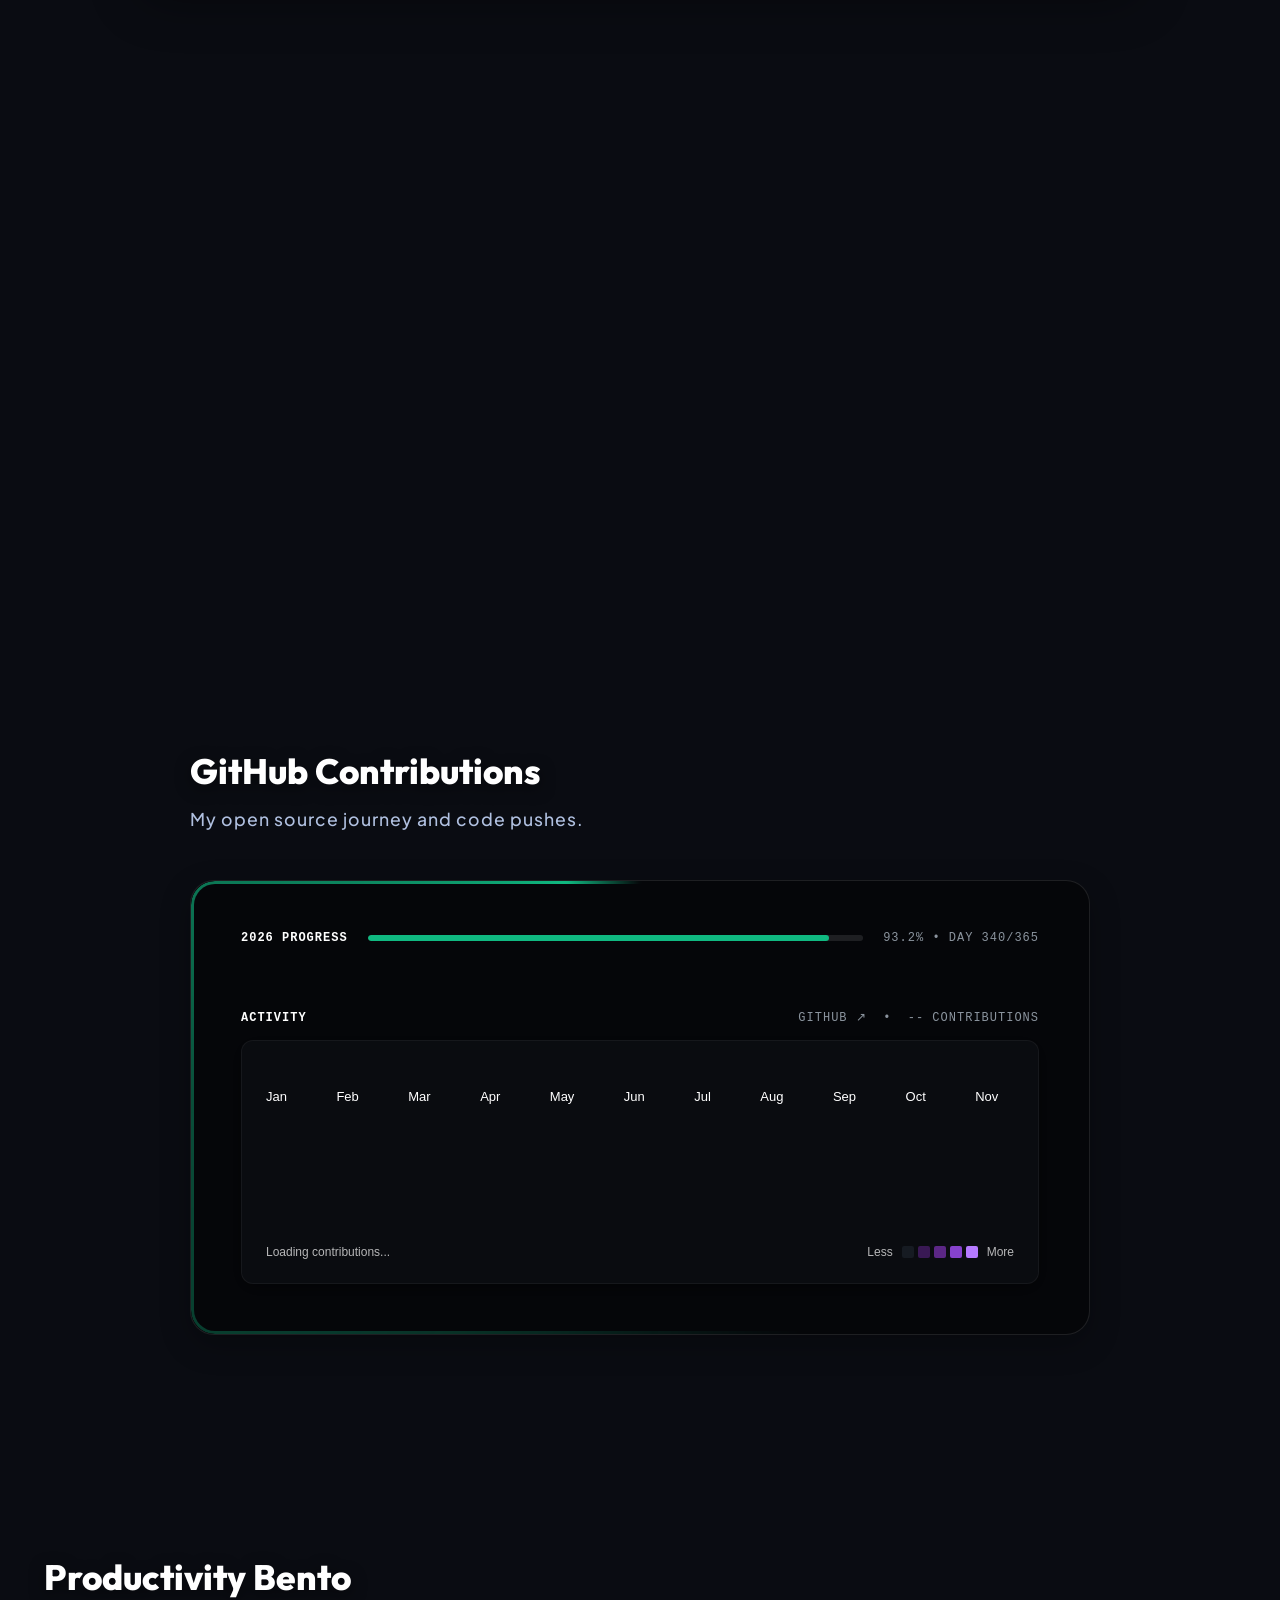
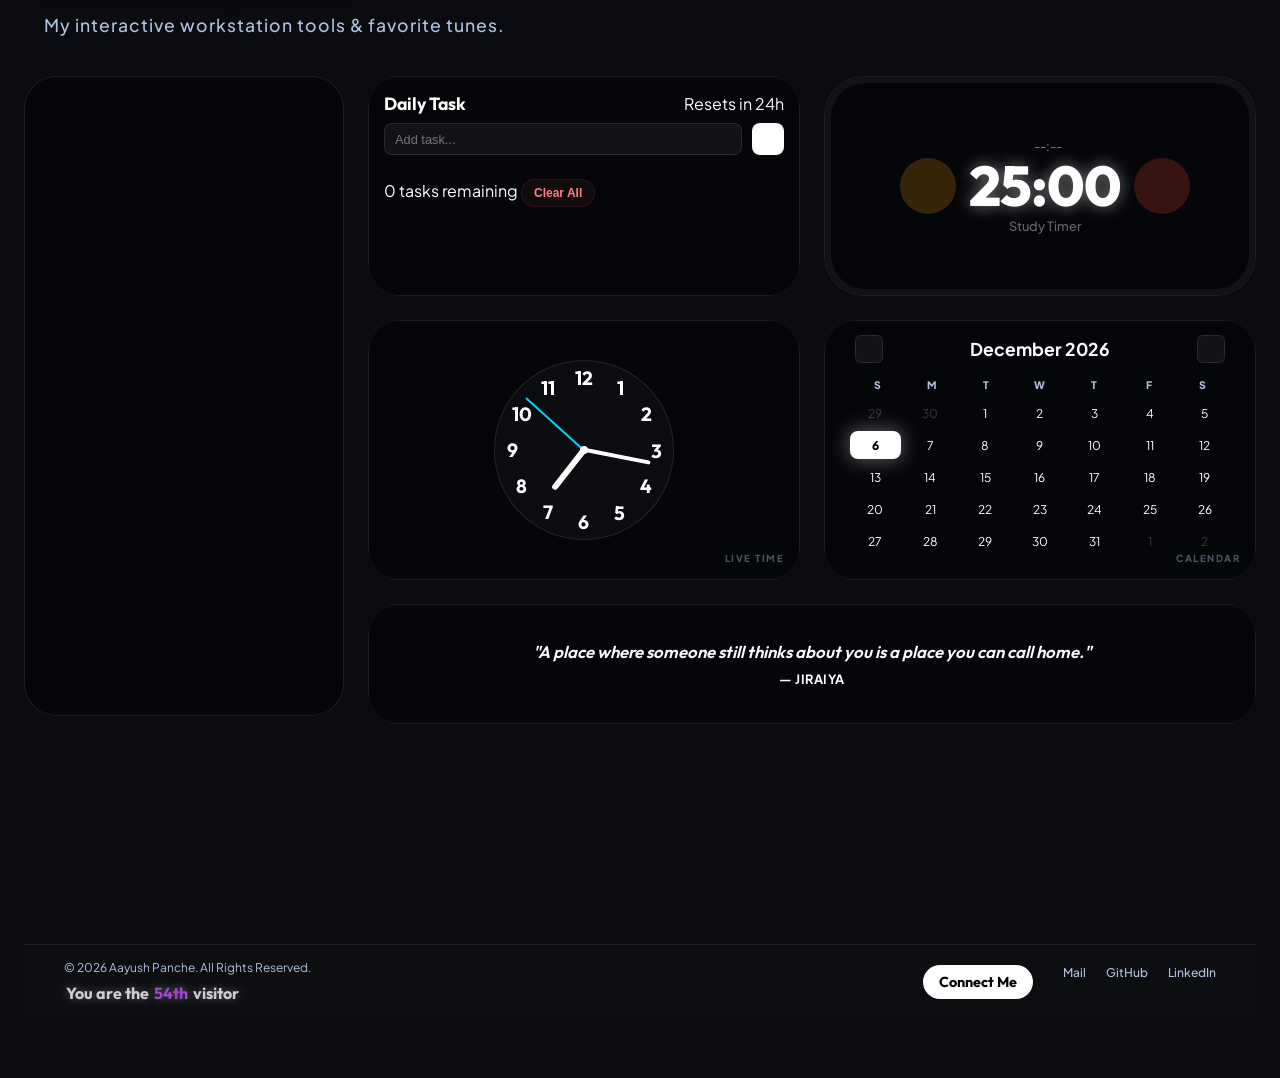
==== commit d93c7b02: "Add Open Graph meta tags for link previews" ====
--- a/index.html
+++ b/index.html
@@ -9,14 +9,13 @@
   <link rel="icon" type="image/x-icon" href="images/profile pic.jpg" />
 
   <!-- SEO & Open Graph Tags -->
-  <meta name="description"
-    content="I build creative and user-focused web experiences while continuously learning, experimenting and growing as a developer.">
+  <meta name="description" content="I build creative and user-focused web experiences while continuously learning, experimenting and growing as a developer.">
   <meta property="og:title" content="Aayush Panche — Portfolio">
-  <meta property="og:description"
-    content="I build creative and user-focused web experiences while continuously learning, experimenting and growing as a developer.">
-  <meta property="og:image" content="https://aayushpancheofficial.github.io/my-portfolio/images/profile%20pic.jpg">
+  <meta property="og:description" content="I build creative and user-focused web experiences while continuously learning, experimenting and growing as a developer.">
+  <meta property="og:image" content="https://aayushpancheofficial.github.io/my-portfolio/images/portfolio-preview.png">
   <meta property="og:url" content="https://aayushpancheofficial.github.io/my-portfolio/">
   <meta name="twitter:card" content="summary_large_image">
+  <meta name="twitter:image" content="https://aayushpancheofficial.github.io/my-portfolio/images/portfolio-preview.png">
   <link
     href="https://fonts.googleapis.com/css2?family=Outfit:wght@300;400;500;600;700;800&family=Plus+Jakarta+Sans:wght@300;400;500;600;700&family=Permanent+Marker&display=swap"
     rel="stylesheet" />
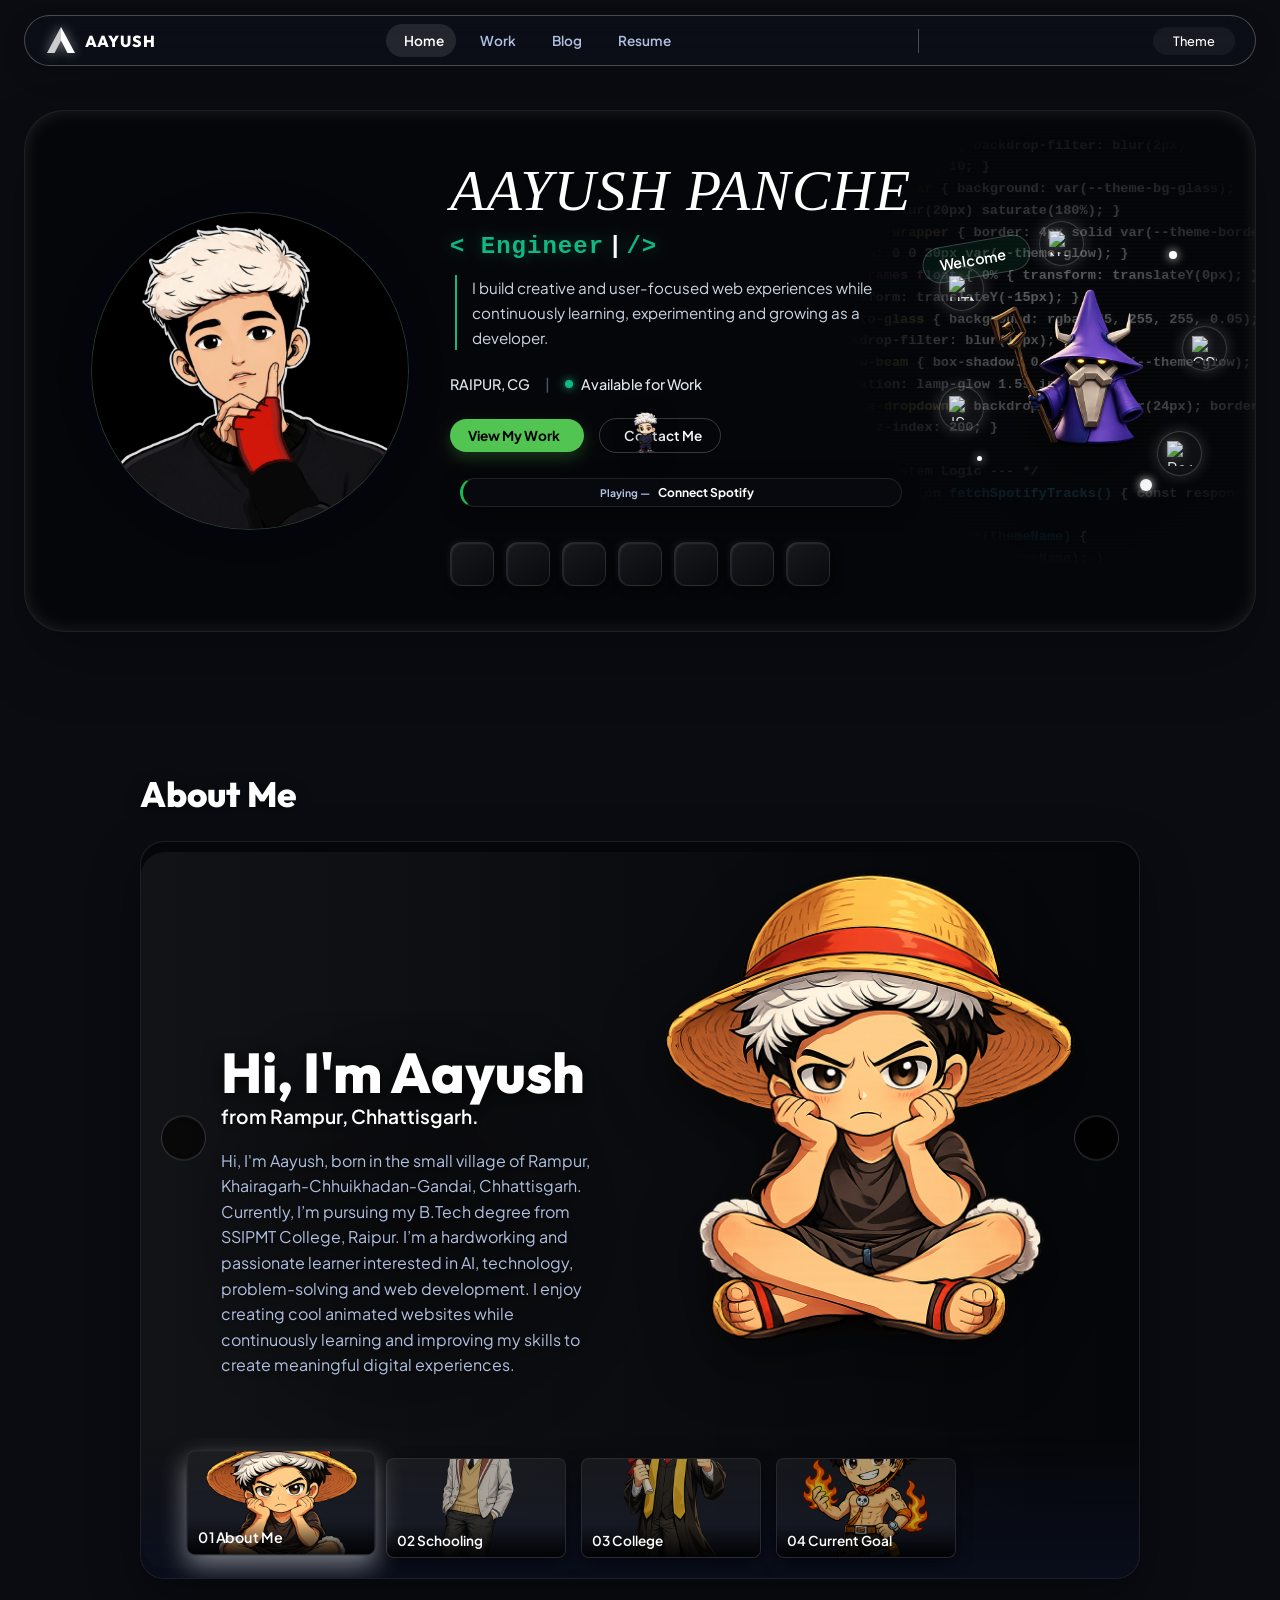
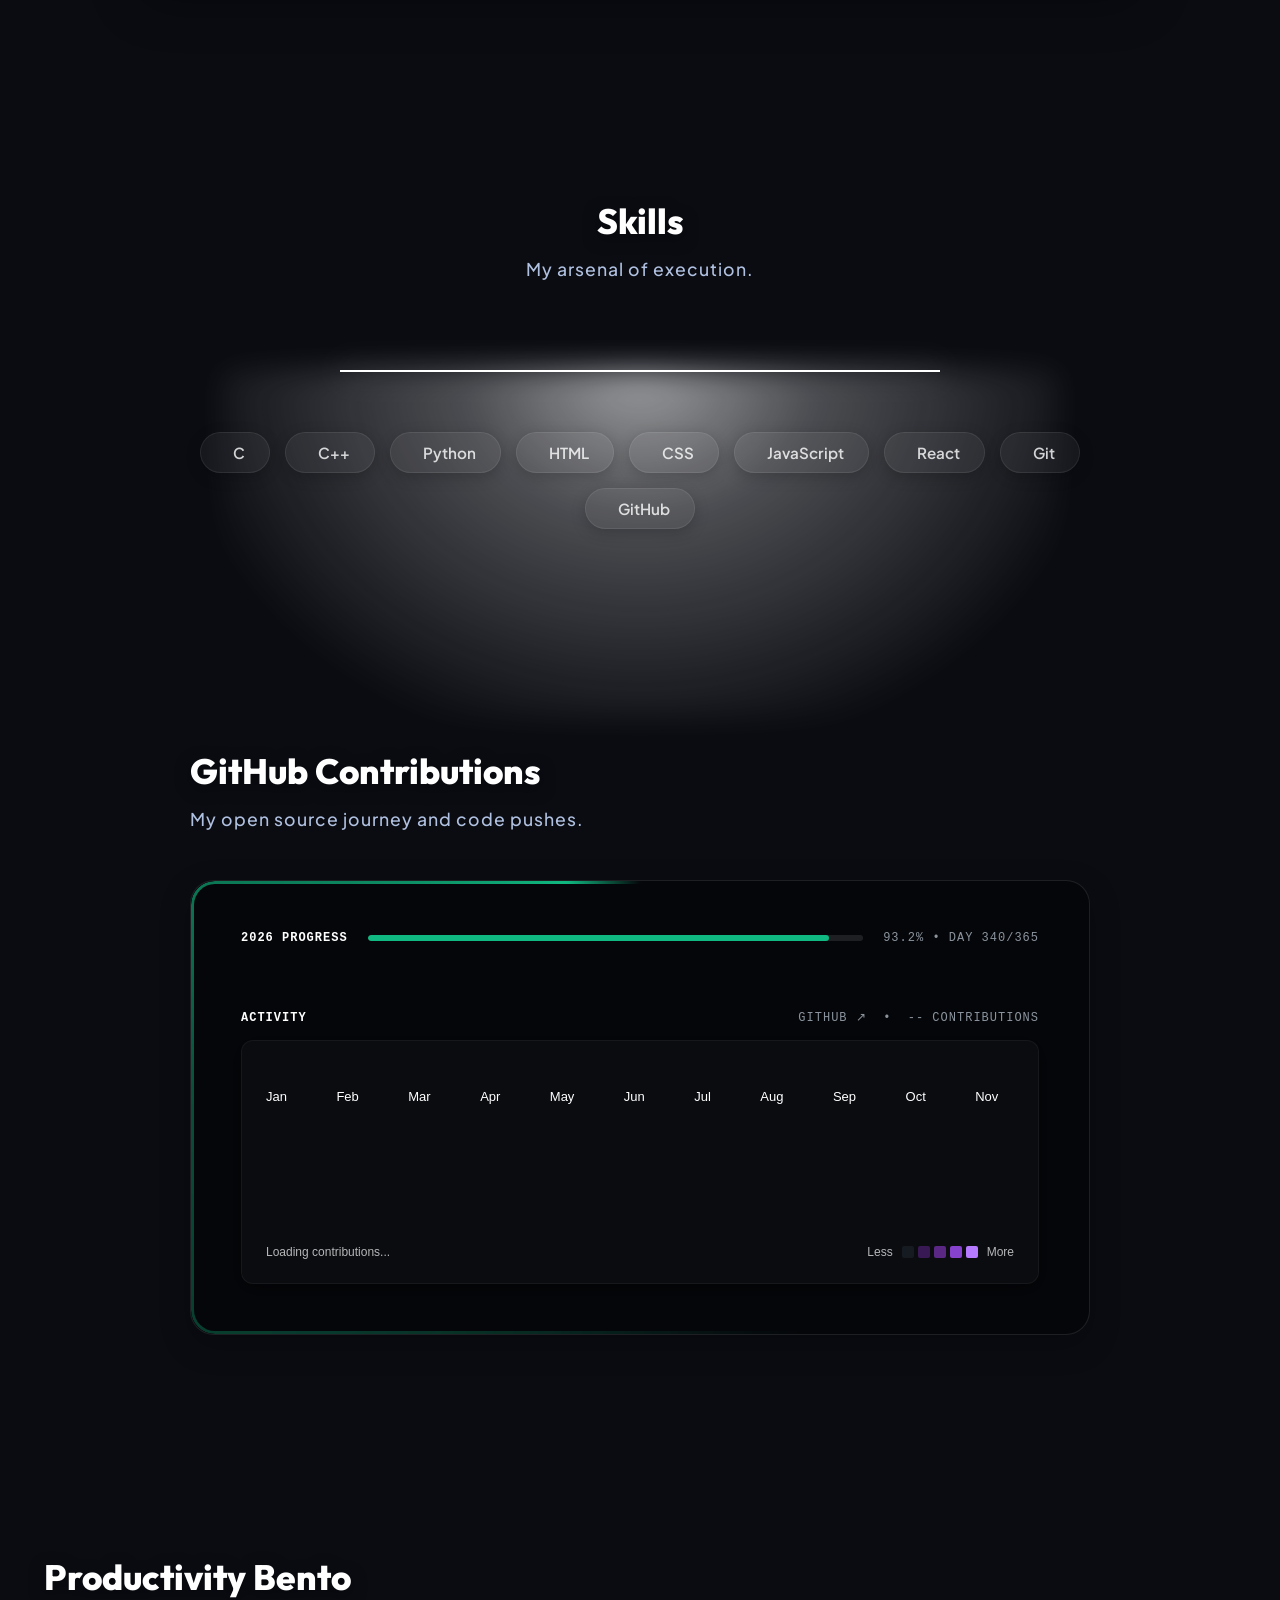
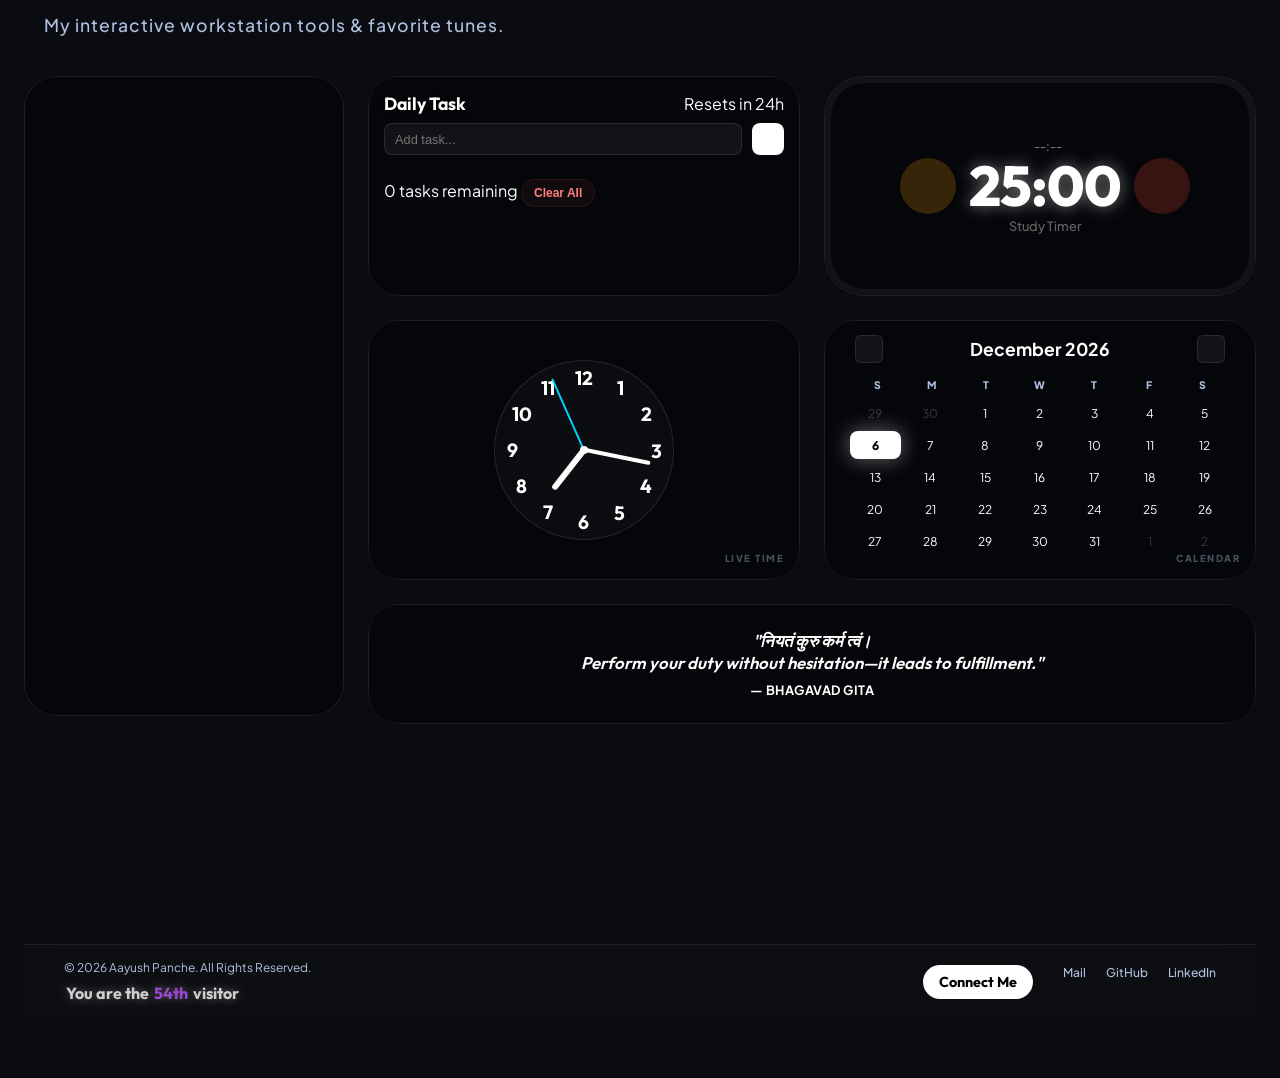
==== commit 1b941dc9: "Update Open Graph tags to use Vercel URLs" ====
--- a/index.html
+++ b/index.html
@@ -12,10 +12,10 @@
   <meta name="description" content="I build creative and user-focused web experiences while continuously learning, experimenting and growing as a developer.">
   <meta property="og:title" content="Aayush Panche — Portfolio">
   <meta property="og:description" content="I build creative and user-focused web experiences while continuously learning, experimenting and growing as a developer.">
-  <meta property="og:image" content="https://aayushpancheofficial.github.io/my-portfolio/images/portfolio-preview.png">
-  <meta property="og:url" content="https://aayushpancheofficial.github.io/my-portfolio/">
+  <meta property="og:image" content="https://aayushpanche.vercel.app/images/portfolio-preview.png">
+  <meta property="og:url" content="https://aayushpanche.vercel.app/">
   <meta name="twitter:card" content="summary_large_image">
-  <meta name="twitter:image" content="https://aayushpancheofficial.github.io/my-portfolio/images/portfolio-preview.png">
+  <meta name="twitter:image" content="https://aayushpanche.vercel.app/images/portfolio-preview.png">
   <link
     href="https://fonts.googleapis.com/css2?family=Outfit:wght@300;400;500;600;700;800&family=Plus+Jakarta+Sans:wght@300;400;500;600;700&family=Permanent+Marker&display=swap"
     rel="stylesheet" />
